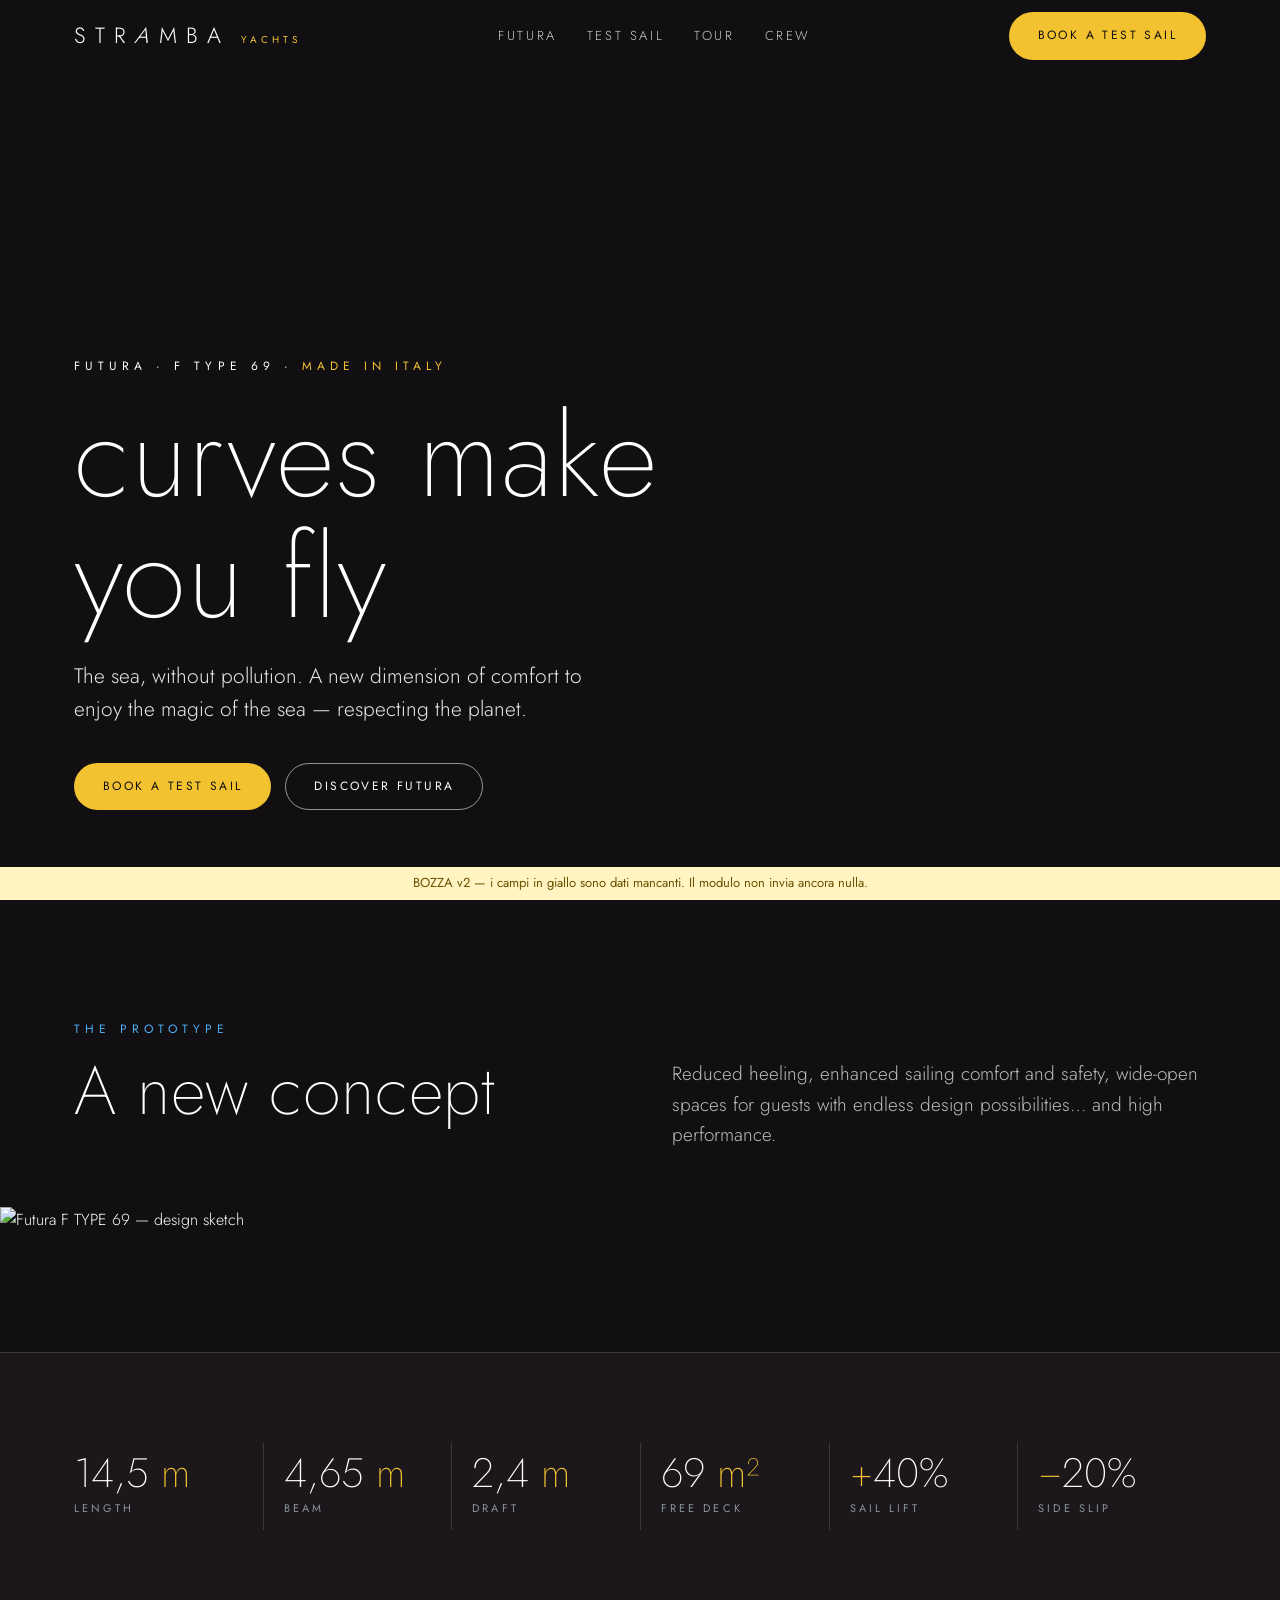
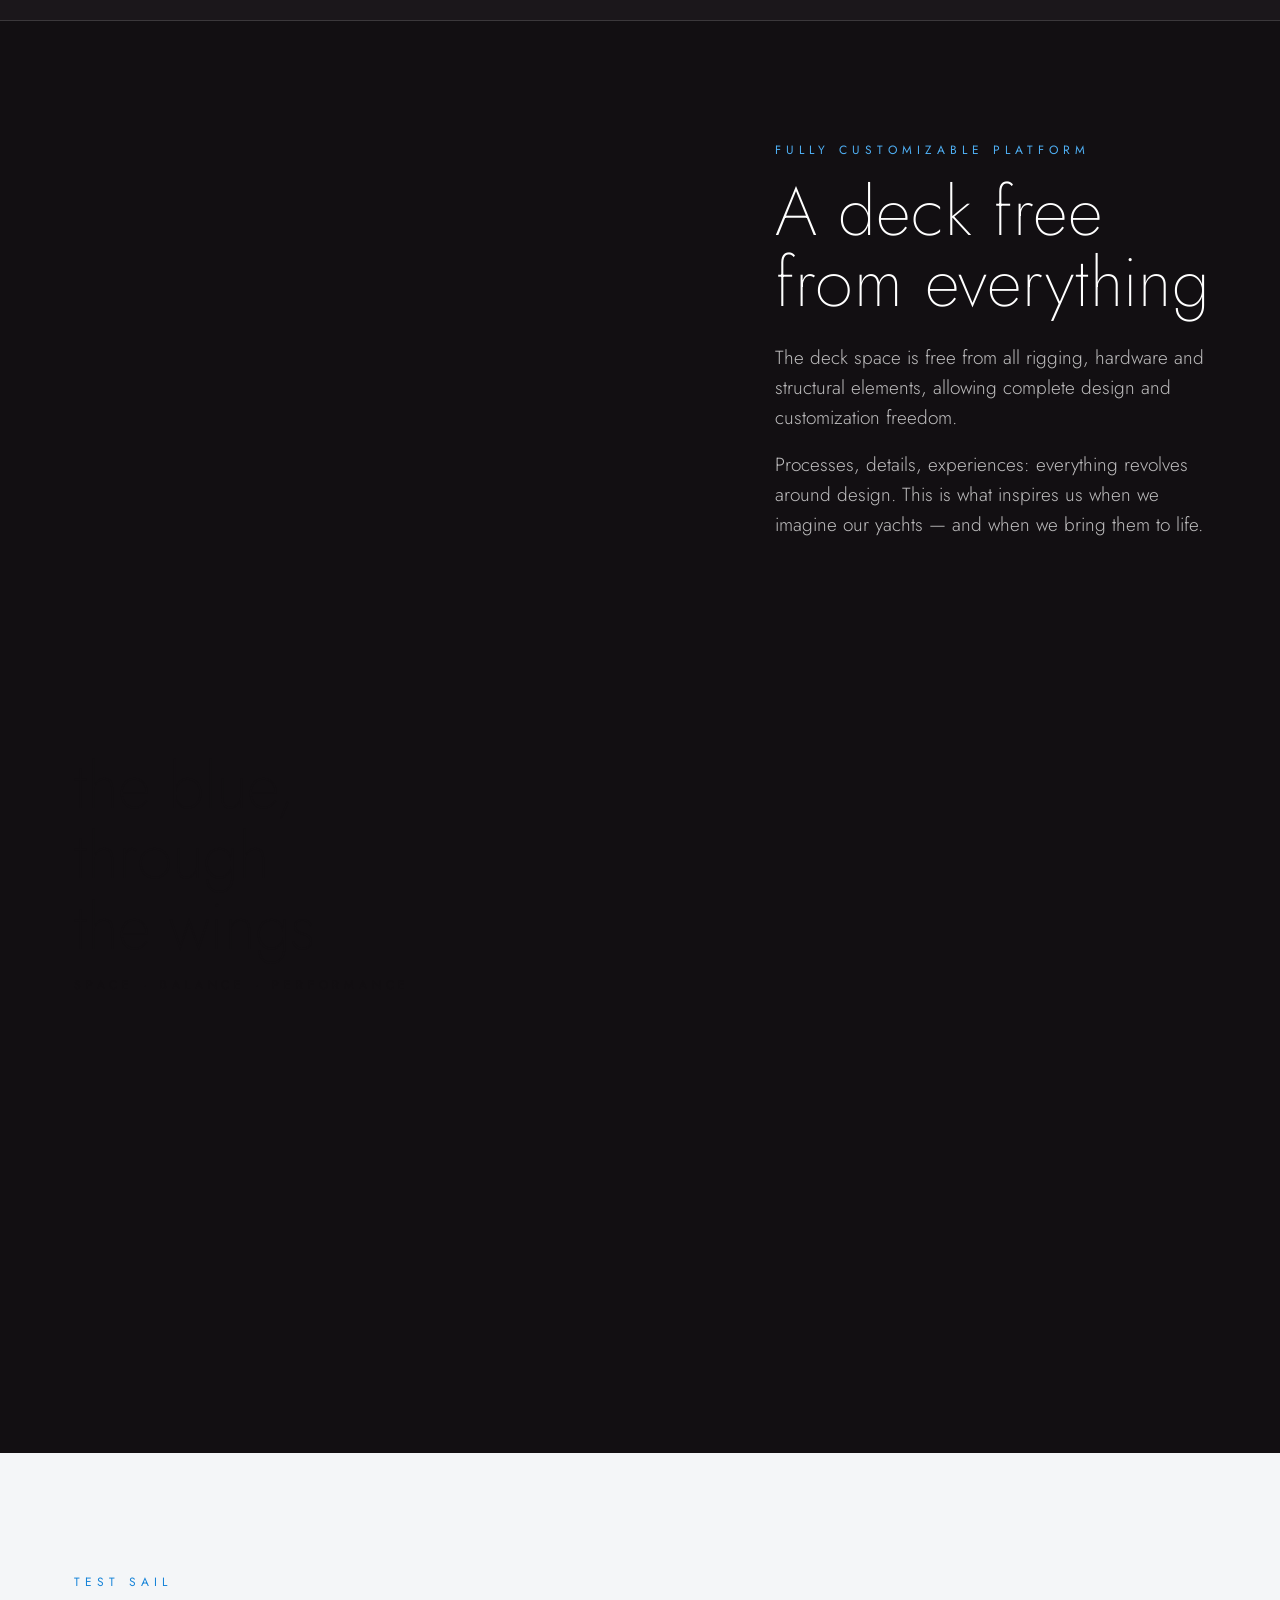
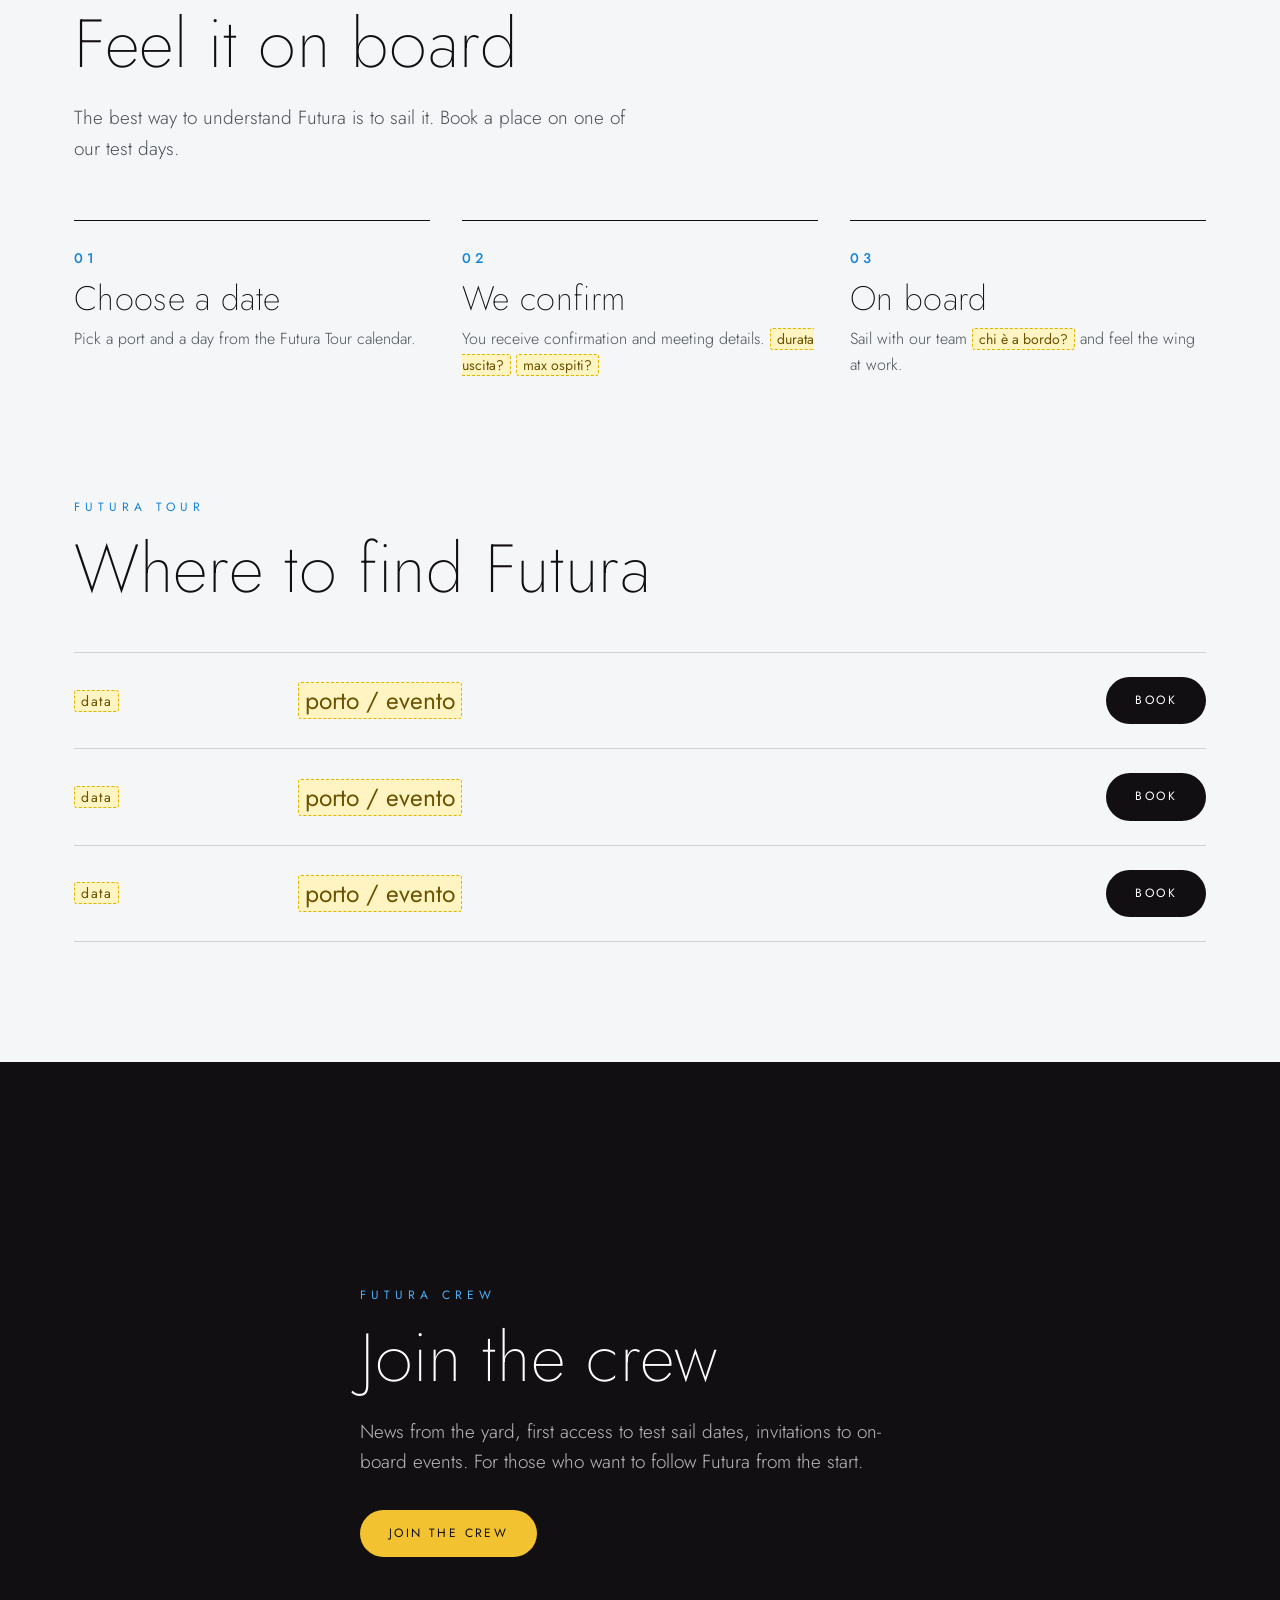
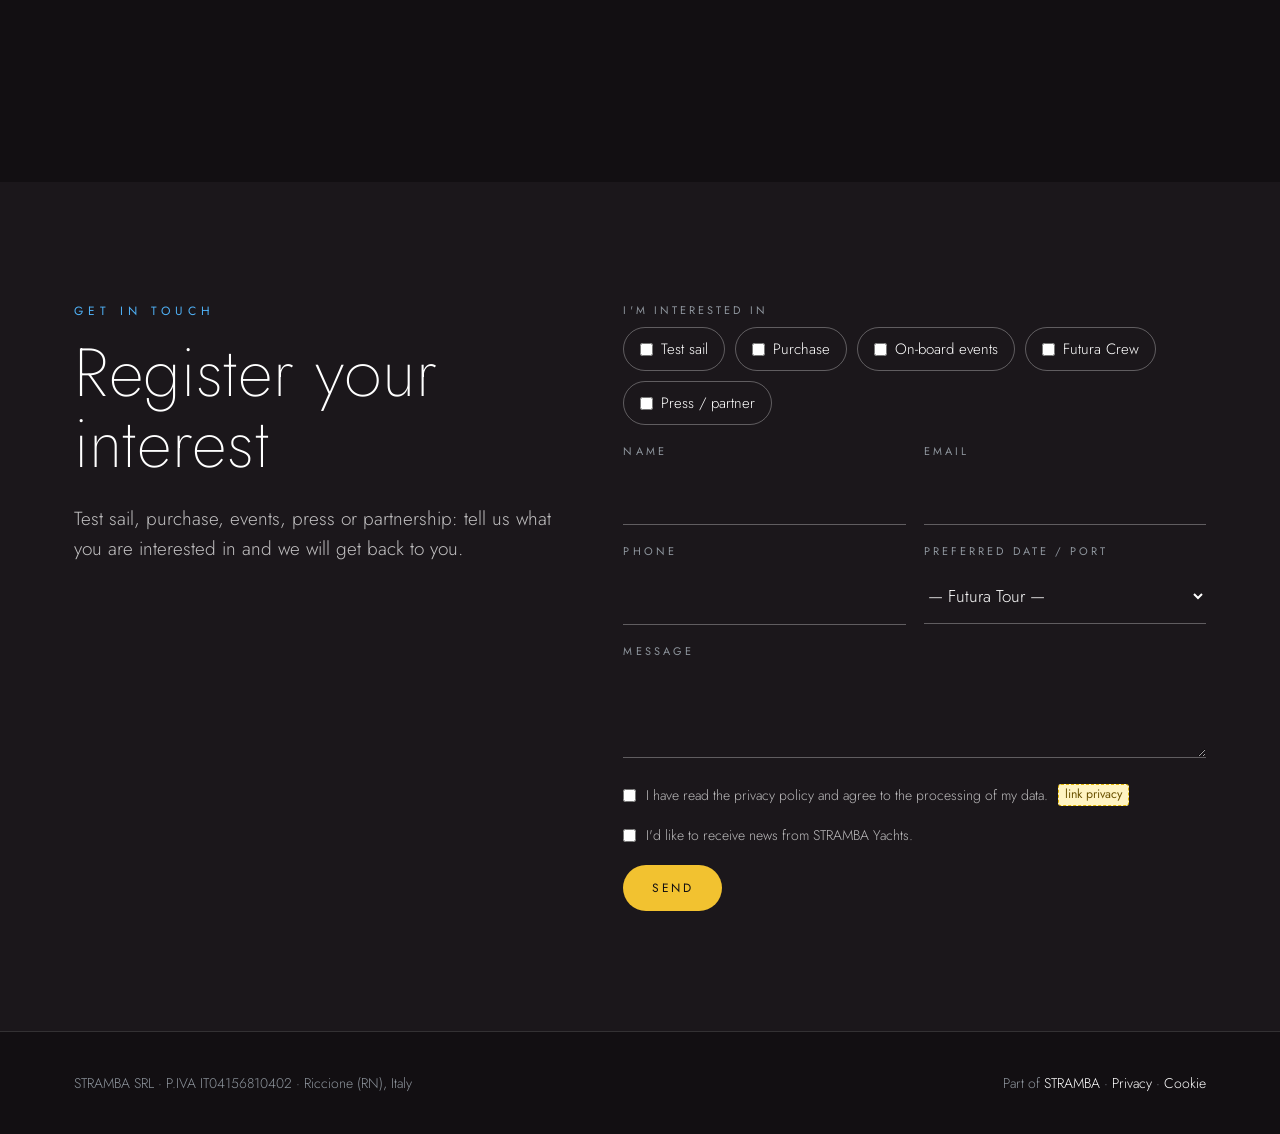
==== index.html @ a41fce46 "Add files via upload" ====
<!DOCTYPE html>
<html lang="en">
<head>
<meta charset="utf-8">
<meta name="viewport" content="width=device-width, initial-scale=1">
<title>STRAMBA Yachts — Futura</title>
<meta name="description" content="STRAMBA Yachts — Futura F TYPE 69. Curves make you fly. The sea, without pollution. Made in Italy.">
<meta property="og:image" content="assets/futura-sail.jpg">
<link rel="preconnect" href="https://fonts.googleapis.com">
<link href="https://fonts.googleapis.com/css2?family=Jost:wght@200;300;400;500&display=swap" rel="stylesheet">
<style>
:root{
  --black:#120f12; --black2:#1b171b; --blue:#1583d8; --blue-l:#4fb0f5; --yellow:#f2c230;
  --white:#fff; --paper:#f4f6f8; --grey:#8d949c; --line:rgba(255,255,255,.14);
  --todo:#fff4c2; --todo-line:#e0b400;
}
*{box-sizing:border-box;margin:0;padding:0}
html{scroll-behavior:smooth}
body{font-family:Jost,system-ui,sans-serif;font-weight:300;color:#fff;background:var(--black);line-height:1.6;-webkit-font-smoothing:antialiased}
h1,h2,h3{font-weight:200;line-height:1.05;letter-spacing:.01em}
a{color:inherit}
img{display:block;max-width:100%}
.wrap{max-width:1180px;margin:0 auto;padding:0 24px}
.todo{background:var(--todo);border:1px dashed var(--todo-line);padding:0 6px;border-radius:3px;font-size:.88em;color:#6b5200;font-weight:400}
.draft{position:fixed;bottom:0;left:0;right:0;z-index:30;background:var(--todo);color:#6b5200;text-align:center;font-size:13px;padding:6px 16px;font-weight:400}

/* nav */
nav{position:fixed;top:0;left:0;right:0;z-index:20;transition:background .3s}
nav.solid{background:rgba(18,15,18,.9);backdrop-filter:blur(10px)}
nav .wrap{display:flex;align-items:center;justify-content:space-between;height:72px;gap:16px}
.logo{font-size:22px;letter-spacing:.42em;font-weight:300;text-decoration:none}
.logo .a{display:inline-block;transform:skewX(-18deg)}
.logo small{font-size:10px;letter-spacing:.4em;color:var(--yellow);margin-left:10px;font-weight:400}
nav ul{display:flex;gap:30px;list-style:none;font-size:13px;letter-spacing:.2em;text-transform:uppercase}
nav ul a{text-decoration:none;opacity:.8}
nav ul a:hover{opacity:1}
.btn{white-space:nowrap;display:inline-block;padding:13px 28px;border-radius:999px;text-decoration:none;font-size:12px;letter-spacing:.2em;text-transform:uppercase;font-weight:400;border:1px solid transparent;cursor:pointer;font-family:inherit;transition:.2s}
.btn-y{background:var(--yellow);color:var(--black)}
.btn-y:hover{background:#ffd54a}
.btn-o{border-color:rgba(255,255,255,.55);color:#fff;background:transparent}
.btn-o:hover{border-color:#fff}
.btn-b{background:var(--black);color:#fff}
@media (max-width:860px){nav ul{display:none} nav .btn{padding:9px 14px;font-size:10px;letter-spacing:.14em} .logo{font-size:18px;letter-spacing:.3em} .logo small{display:none}}

/* hero */
.hero{position:relative;height:100vh;min-height:620px;overflow:hidden;display:flex;align-items:flex-end}
.hero video{position:absolute;inset:0;width:100%;height:100%;object-fit:cover}
.hero::after{content:"";position:absolute;inset:0;background:linear-gradient(180deg,rgba(18,15,18,.25) 0%,rgba(18,15,18,0) 35%,rgba(18,15,18,.8) 100%)}
.hero .wrap{position:relative;z-index:2;padding-bottom:90px;width:100%}
.eyebrow{font-size:12px;letter-spacing:.42em;text-transform:uppercase;margin-bottom:20px;font-weight:400}
.eyebrow b{color:var(--yellow);font-weight:400}
.hero h1{font-size:clamp(52px,9vw,128px);margin-bottom:22px}
.hero p{font-size:clamp(17px,2vw,21px);max-width:540px;opacity:.9;margin-bottom:36px}
.ctas{display:flex;gap:14px;flex-wrap:wrap}

/* generic */
section{padding:120px 0}
.kicker{font-size:12px;letter-spacing:.42em;text-transform:uppercase;color:var(--blue-l);margin-bottom:16px;font-weight:400}
h2{font-size:clamp(38px,5.4vw,68px);margin-bottom:24px}
.body{font-size:19px;color:rgba(255,255,255,.72);max-width:560px}
.body+.body{margin-top:16px}
@media (max-width:860px){section{padding:80px 0}}

/* concept: sketch on black */
.concept .sketch{margin:56px auto 0;width:100%;max-width:1400px}
.concept .head{display:grid;grid-template-columns:1fr 1fr;gap:64px;align-items:end}
@media (max-width:860px){.concept .head{grid-template-columns:1fr;gap:10px}}

/* numbers */
.numbers{background:var(--black2);border-top:1px solid var(--line);border-bottom:1px solid var(--line);padding:90px 0}
.grid-n{display:grid;grid-template-columns:repeat(6,1fr);gap:0}
.grid-n div{padding:10px 20px;border-left:1px solid var(--line)}
.grid-n div:first-child{border-left:0;padding-left:0}
.grid-n b{display:block;white-space:nowrap;font-size:clamp(30px,3.2vw,46px);font-weight:200;line-height:1}
.grid-n b em{font-style:normal;color:var(--yellow)}
.grid-n span{font-size:11px;letter-spacing:.28em;text-transform:uppercase;color:var(--grey);font-weight:400}
@media (max-width:980px){.grid-n{grid-template-columns:repeat(3,1fr);row-gap:36px}.grid-n div:nth-child(4){border-left:0;padding-left:0}}
@media (max-width:560px){.grid-n{grid-template-columns:1fr 1fr}.grid-n div:nth-child(odd){border-left:0;padding-left:0}.grid-n div:nth-child(4){border-left:1px solid var(--line);padding-left:20px}}

/* split with image */
.split{display:grid;grid-template-columns:1.25fr 1fr;min-height:640px}
.split .pic{background:center/cover}
.split .txt{padding:100px 64px;display:flex;flex-direction:column;justify-content:center;background:var(--black)}
@media (max-width:860px){.split{grid-template-columns:1fr}.split .pic{min-height:320px}.split .txt{padding:64px 24px}}

/* full bleed */
.bleed{position:relative;min-height:88vh;background:url(assets/futura-sail.jpg) center bottom/cover;display:flex;align-items:flex-start;color:var(--black)}
.bleed .wrap{padding-top:90px;width:100%}
.bleed q{font-size:clamp(34px,5vw,64px);font-weight:200;quotes:none;display:block;max-width:760px;line-height:1.1}
.bleed small{display:block;margin-top:14px;font-size:12px;letter-spacing:.4em;text-transform:uppercase;font-weight:400}

/* test sail */
.light{background:var(--paper);color:var(--black)}
.light .kicker{color:var(--blue)}
.light .body{color:#4a4f56}
.steps{display:grid;grid-template-columns:repeat(3,1fr);gap:32px;margin-top:56px}
.step{border-top:1px solid var(--black);padding-top:24px}
.step i{font-style:normal;font-size:14px;letter-spacing:.3em;color:var(--blue);font-weight:500}
.step h3{font-size:34px;margin:10px 0 10px}
.step p{color:#4a4f56}
@media (max-width:860px){.steps{grid-template-columns:1fr}}

/* tour */
.stops{margin-top:48px;border-top:1px solid rgba(0,0,0,.15)}
.stop{display:grid;grid-template-columns:200px 1fr auto;gap:24px;align-items:center;padding:24px 0;border-bottom:1px solid rgba(0,0,0,.15)}
.stop .when{font-weight:400;letter-spacing:.1em}
.stop .where{font-size:28px;font-weight:200}
@media (max-width:860px){.stop{grid-template-columns:1fr;gap:6px}}

/* crew */
.crew{position:relative;min-height:80vh;display:flex;align-items:center;background:linear-gradient(90deg,rgba(18,15,18,.85) 0%,rgba(18,15,18,.3) 60%,rgba(18,15,18,0) 100%),url(assets/futura-night.jpg) center/cover}

/* form */
.form-sec{background:var(--black2)}
.form-grid{display:grid;grid-template-columns:1fr 1.2fr;gap:64px;align-items:start}
@media (max-width:860px){.form-grid{grid-template-columns:1fr;gap:28px}}
form{display:grid;grid-template-columns:1fr 1fr;gap:18px}
form .full{grid-column:1/-1}
.lbl{font-size:11px;letter-spacing:.28em;text-transform:uppercase;color:var(--grey);display:block;margin-bottom:8px;font-weight:400}
input,select,textarea{width:100%;padding:14px 0;border:0;border-bottom:1px solid rgba(255,255,255,.3);background:transparent;color:#fff;font:inherit;font-size:17px;border-radius:0}
input:focus,select:focus,textarea:focus{outline:none;border-bottom-color:var(--yellow)}
select option{color:var(--black)}
textarea{min-height:90px;resize:vertical}
.chips{display:flex;flex-wrap:wrap;gap:10px}
.chips label{display:flex;gap:8px;align-items:center;border:1px solid rgba(255,255,255,.3);padding:9px 16px;border-radius:999px;cursor:pointer;font-size:15px}
.chips input{width:auto;accent-color:var(--yellow)}
.check{display:flex;gap:10px;align-items:flex-start;font-size:14px;color:rgba(255,255,255,.7)}
.check input{width:auto;margin-top:5px;accent-color:var(--yellow)}
.ok{display:none;grid-column:1/-1;background:var(--todo);color:#6b5200;padding:12px 16px;border-radius:4px}
@media (max-width:860px){form{grid-template-columns:1fr}}

footer{border-top:1px solid var(--line);color:var(--grey);font-size:14px;padding:40px 0}
footer .wrap{display:flex;justify-content:space-between;gap:24px;flex-wrap:wrap}
footer a{text-decoration:none;color:#fff}
</style>
</head>
<body>

<div class="draft">BOZZA v2 — i campi in giallo sono dati mancanti. Il modulo non invia ancora nulla.</div>

<nav id="nav">
  <div class="wrap">
    <a href="#top" class="logo">STR<span class="a">A</span>MBA<small>YACHTS</small></a>
    <ul>
      <li><a href="#futura">Futura</a></li>
      <li><a href="#test-sail">Test sail</a></li>
      <li><a href="#tour">Tour</a></li>
      <li><a href="#crew">Crew</a></li>
    </ul>
    <a href="#contact" class="btn btn-y">Book a test sail</a>
  </div>
</nav>

<header class="hero" id="top">
  <video autoplay muted loop playsinline poster="assets/futura-virata-poster.jpg">
    <source src="assets/futura-virata.mp4" type="video/mp4">
  </video>
  <div class="wrap">
    <div class="eyebrow">Futura · F TYPE 69 · <b>Made in Italy</b></div>
    <h1>curves make<br>you fly</h1>
    <p>The sea, without pollution. A new dimension of comfort to enjoy the magic of the sea — respecting the planet.</p>
    <div class="ctas">
      <a href="#contact" class="btn btn-y">Book a test sail</a>
      <a href="#futura" class="btn btn-o">Discover Futura</a>
    </div>
  </div>
</header>

<section class="concept" id="futura">
  <div class="wrap head">
    <div>
      <div class="kicker">The prototype</div>
      <h2>A new concept</h2>
    </div>
    <div>
      <p class="body">Reduced heeling, enhanced sailing comfort and safety, wide-open spaces for guests with endless design possibilities… and high performance.</p>
    </div>
  </div>
  <img class="sketch" src="assets/futura-sketch.jpg" alt="Futura F TYPE 69 — design sketch" loading="lazy">
</section>

<section class="numbers">
  <div class="wrap grid-n">
    <div><b>14,5<em> m</em></b><span>Length</span></div>
    <div><b>4,65<em> m</em></b><span>Beam</span></div>
    <div><b>2,4<em> m</em></b><span>Draft</span></div>
    <div><b>69<em> m²</em></b><span>Free deck</span></div>
    <div><b><em>+</em>40%</b><span>Sail lift</span></div>
    <div><b><em>−</em>20%</b><span>Side slip</span></div>
  </div>
</section>

<div class="split">
  <div class="pic" style="background-image:url(assets/futura-deck.jpg)" role="img" aria-label="Futura deck at sunset"></div>
  <div class="txt">
    <div class="kicker">Fully customizable platform</div>
    <h2>A deck free<br>from everything</h2>
    <p class="body">The deck space is free from all rigging, hardware and structural elements, allowing complete design and customization freedom.</p>
    <p class="body">Processes, details, experiences: everything revolves around design. This is what inspires us when we imagine our yachts — and when we bring them to life.</p>
  </div>
</div>

<div class="bleed">
  <div class="wrap">
    <q>the blue,<br>through<br>the wings</q>
    <small>Space · Balance · Performance</small>
  </div>
</div>

<section class="light" id="test-sail">
  <div class="wrap">
    <div class="kicker">Test sail</div>
    <h2>Feel it on board</h2>
    <p class="body">The best way to understand Futura is to sail it. Book a place on one of our test days.</p>
    <div class="steps">
      <div class="step"><i>01</i><h3>Choose a date</h3><p>Pick a port and a day from the Futura Tour calendar.</p></div>
      <div class="step"><i>02</i><h3>We confirm</h3><p>You receive confirmation and meeting details. <span class="todo">durata uscita?</span> <span class="todo">max ospiti?</span></p></div>
      <div class="step"><i>03</i><h3>On board</h3><p>Sail with our team <span class="todo">chi è a bordo?</span> and feel the wing at work.</p></div>
    </div>
  </div>
</section>

<section class="light" id="tour" style="padding-top:0">
  <div class="wrap">
    <div class="kicker">Futura Tour</div>
    <h2>Where to find Futura</h2>
    <div class="stops">
      <div class="stop"><div class="when"><span class="todo">data</span></div><div class="where"><span class="todo">porto / evento</span></div><a href="#contact" class="btn btn-b">Book</a></div>
      <div class="stop"><div class="when"><span class="todo">data</span></div><div class="where"><span class="todo">porto / evento</span></div><a href="#contact" class="btn btn-b">Book</a></div>
      <div class="stop"><div class="when"><span class="todo">data</span></div><div class="where"><span class="todo">porto / evento</span></div><a href="#contact" class="btn btn-b">Book</a></div>
    </div>
  </div>
</section>

<section class="crew" id="crew">
  <div class="wrap">
    <div class="kicker">Futura Crew</div>
    <h2>Join the crew</h2>
    <p class="body">News from the yard, first access to test sail dates, invitations to on-board events. For those who want to follow Futura from the start.</p>
    <div class="ctas" style="margin-top:32px"><a href="#contact" class="btn btn-y">Join the crew</a></div>
  </div>
</section>

<section class="form-sec" id="contact">
  <div class="wrap form-grid">
    <div>
      <div class="kicker">Get in touch</div>
      <h2>Register your interest</h2>
      <p class="body">Test sail, purchase, events, press or partnership: tell us what you are interested in and we will get back to you.</p>
    </div>
    <form onsubmit="event.preventDefault();document.getElementById('ok').style.display='block'">
      <div class="full">
        <span class="lbl">I'm interested in</span>
        <div class="chips">
          <label><input type="checkbox" value="test"> Test sail</label>
          <label><input type="checkbox" value="purchase"> Purchase</label>
          <label><input type="checkbox" value="event"> On-board events</label>
          <label><input type="checkbox" value="crew"> Futura Crew</label>
          <label><input type="checkbox" value="press"> Press / partner</label>
        </div>
      </div>
      <div><label class="lbl" for="n">Name</label><input id="n" required></div>
      <div><label class="lbl" for="e">Email</label><input id="e" type="email" required></div>
      <div><label class="lbl" for="p">Phone</label><input id="p" type="tel"></div>
      <div><label class="lbl" for="w">Preferred date / port</label><select id="w"><option>— Futura Tour —</option><option>tappa da definire</option></select></div>
      <div class="full"><label class="lbl" for="m">Message</label><textarea id="m"></textarea></div>
      <label class="check full"><input type="checkbox" required> I have read the privacy policy and agree to the processing of my data. <span class="todo">link privacy</span></label>
      <label class="check full"><input type="checkbox"> I'd like to receive news from STRAMBA Yachts.</label>
      <div class="full"><button class="btn btn-y" type="submit">Send</button></div>
      <div class="ok" id="ok">Bozza: qui il modulo salverà la richiesta su Supabase e invierà la conferma via email.</div>
    </form>
  </div>
</section>

<footer>
  <div class="wrap">
    <div>STRAMBA SRL · P.IVA IT04156810402 · Riccione (RN), Italy</div>
    <div>Part of <a href="https://www.stramba.blue">STRAMBA</a> · <a href="#">Privacy</a> · <a href="#">Cookie</a></div>
  </div>
</footer>

<script>
const nav=document.getElementById('nav');
addEventListener('scroll',()=>nav.classList.toggle('solid',scrollY>60),{passive:true});
</script>
</body>
</html>
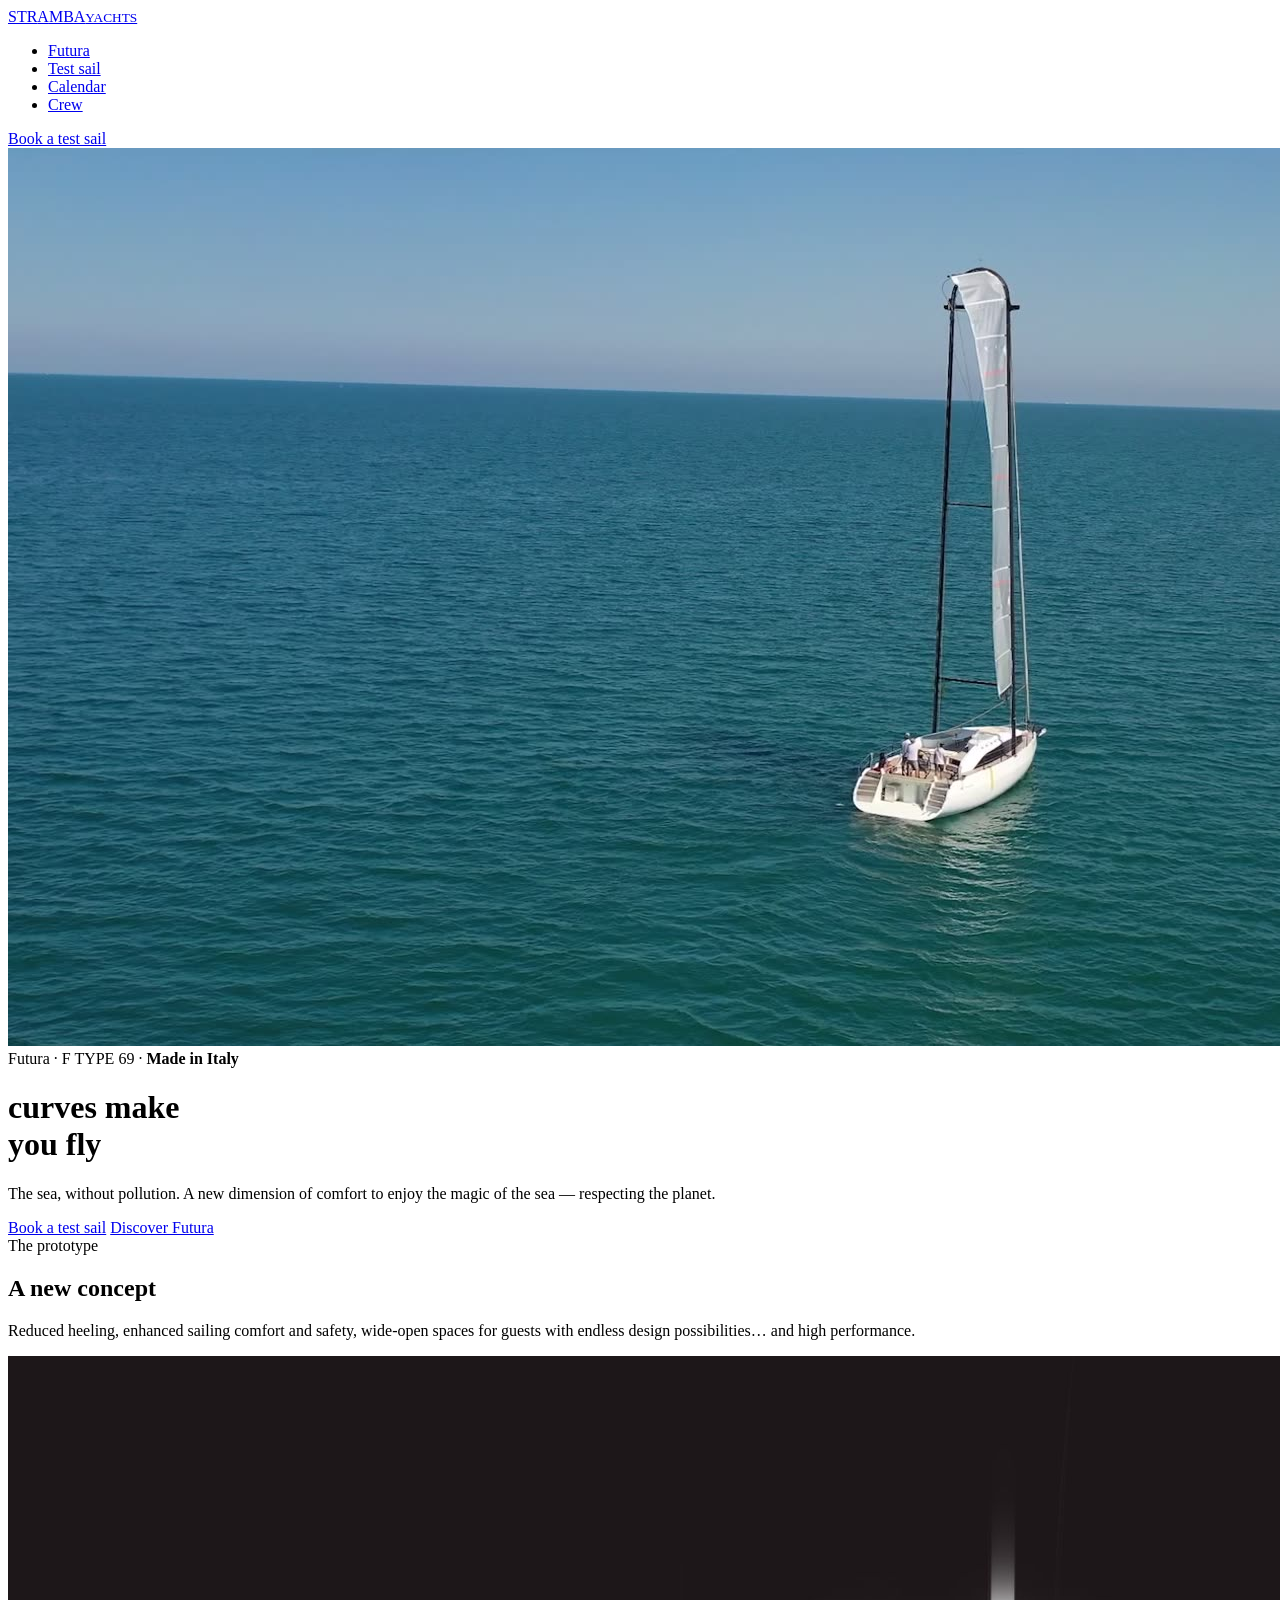
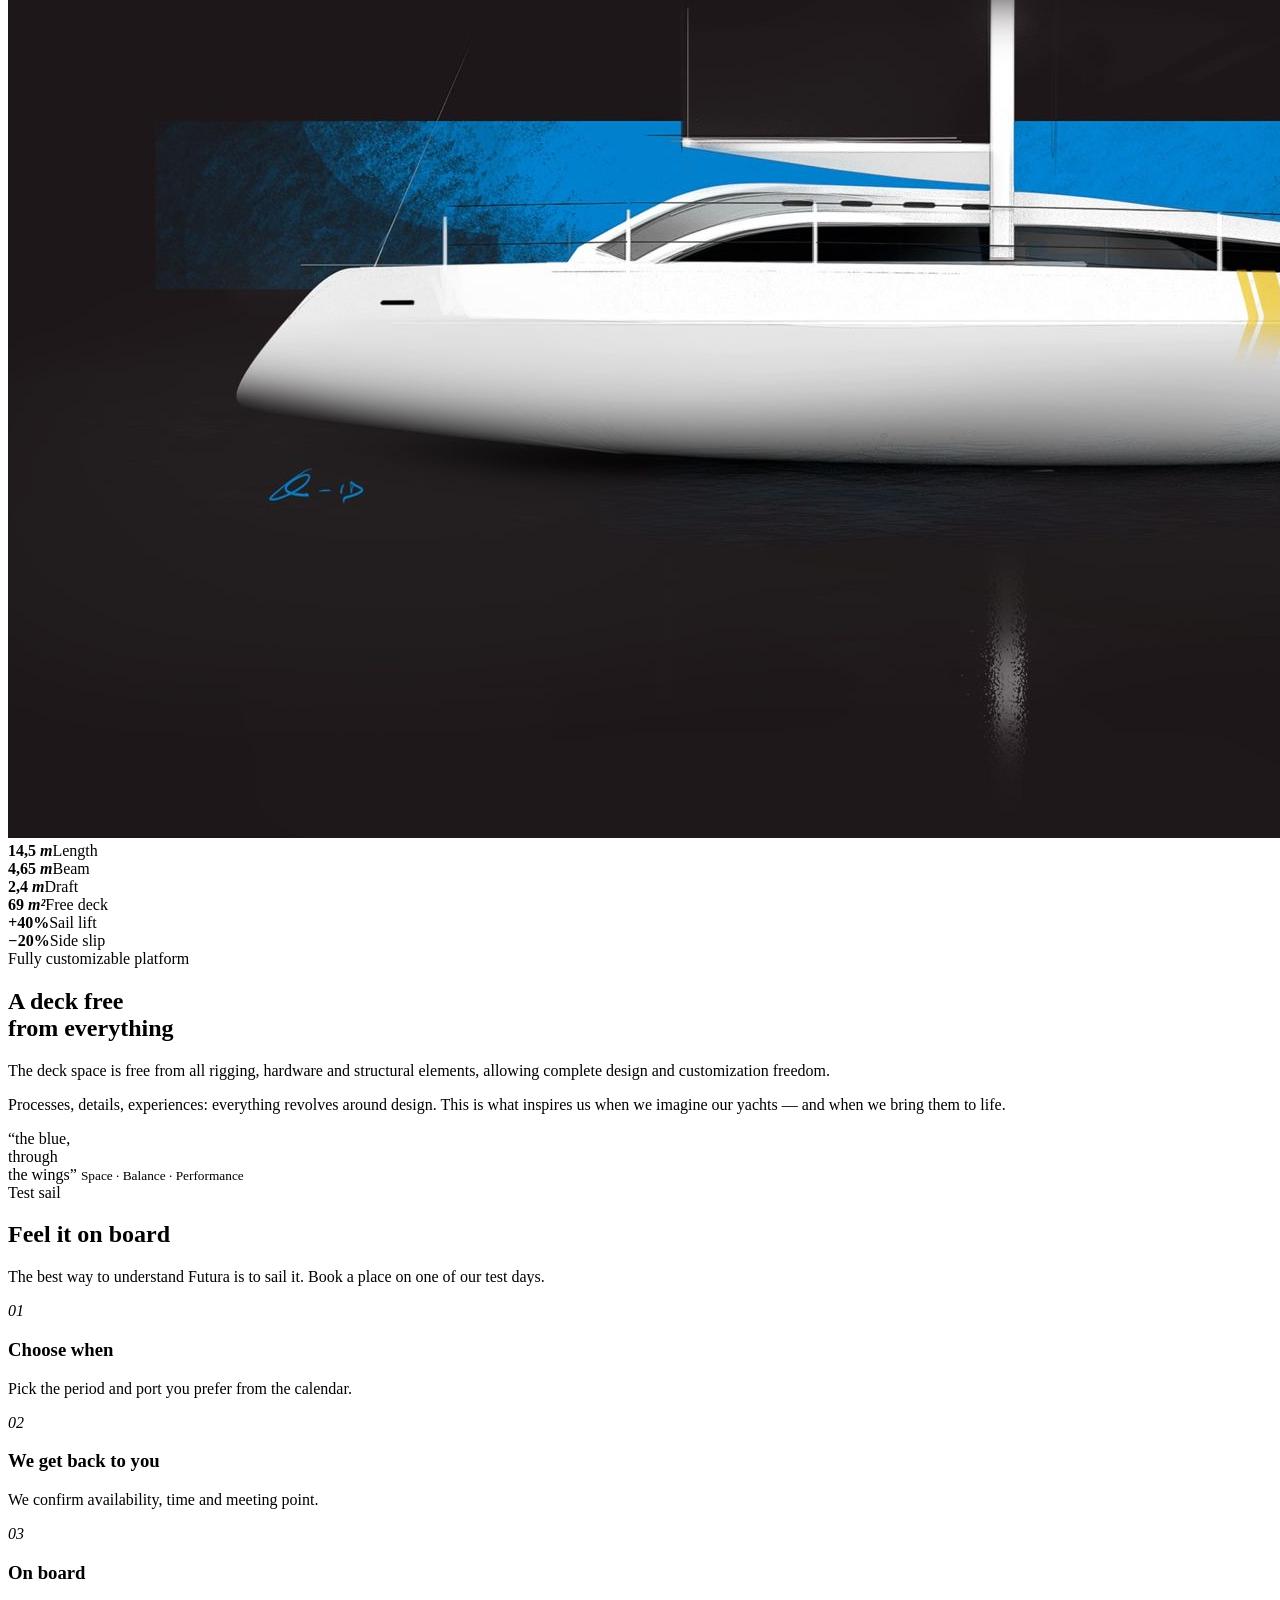
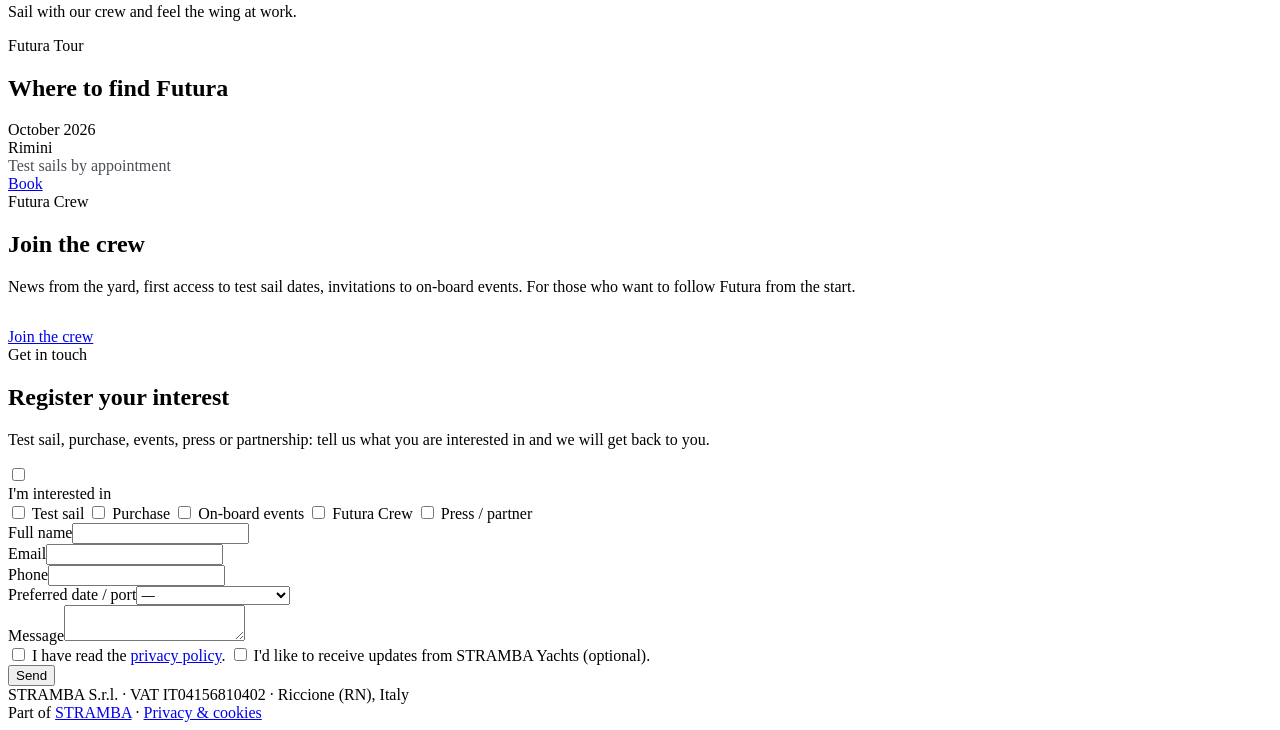
==== commit 8033d0e3: "Add files via upload" ====
--- a/index.html
+++ b/index.html
@@ -4,150 +4,25 @@
 <meta charset="utf-8">
 <meta name="viewport" content="width=device-width, initial-scale=1">
 <title>STRAMBA Yachts — Futura</title>
-<meta name="description" content="STRAMBA Yachts — Futura F TYPE 69. Curves make you fly. The sea, without pollution. Made in Italy.">
-<meta property="og:image" content="assets/futura-sail.jpg">
-<link rel="preconnect" href="https://fonts.googleapis.com">
-<link href="https://fonts.googleapis.com/css2?family=Jost:wght@200;300;400;500&display=swap" rel="stylesheet">
-<style>
-:root{
-  --black:#120f12; --black2:#1b171b; --blue:#1583d8; --blue-l:#4fb0f5; --yellow:#f2c230;
-  --white:#fff; --paper:#f4f6f8; --grey:#8d949c; --line:rgba(255,255,255,.14);
-  --todo:#fff4c2; --todo-line:#e0b400;
-}
-*{box-sizing:border-box;margin:0;padding:0}
-html{scroll-behavior:smooth}
-body{font-family:Jost,system-ui,sans-serif;font-weight:300;color:#fff;background:var(--black);line-height:1.6;-webkit-font-smoothing:antialiased}
-h1,h2,h3{font-weight:200;line-height:1.05;letter-spacing:.01em}
-a{color:inherit}
-img{display:block;max-width:100%}
-.wrap{max-width:1180px;margin:0 auto;padding:0 24px}
-.todo{background:var(--todo);border:1px dashed var(--todo-line);padding:0 6px;border-radius:3px;font-size:.88em;color:#6b5200;font-weight:400}
-.draft{position:fixed;bottom:0;left:0;right:0;z-index:30;background:var(--todo);color:#6b5200;text-align:center;font-size:13px;padding:6px 16px;font-weight:400}
-
-/* nav */
-nav{position:fixed;top:0;left:0;right:0;z-index:20;transition:background .3s}
-nav.solid{background:rgba(18,15,18,.9);backdrop-filter:blur(10px)}
-nav .wrap{display:flex;align-items:center;justify-content:space-between;height:72px;gap:16px}
-.logo{font-size:22px;letter-spacing:.42em;font-weight:300;text-decoration:none}
-.logo .a{display:inline-block;transform:skewX(-18deg)}
-.logo small{font-size:10px;letter-spacing:.4em;color:var(--yellow);margin-left:10px;font-weight:400}
-nav ul{display:flex;gap:30px;list-style:none;font-size:13px;letter-spacing:.2em;text-transform:uppercase}
-nav ul a{text-decoration:none;opacity:.8}
-nav ul a:hover{opacity:1}
-.btn{white-space:nowrap;display:inline-block;padding:13px 28px;border-radius:999px;text-decoration:none;font-size:12px;letter-spacing:.2em;text-transform:uppercase;font-weight:400;border:1px solid transparent;cursor:pointer;font-family:inherit;transition:.2s}
-.btn-y{background:var(--yellow);color:var(--black)}
-.btn-y:hover{background:#ffd54a}
-.btn-o{border-color:rgba(255,255,255,.55);color:#fff;background:transparent}
-.btn-o:hover{border-color:#fff}
-.btn-b{background:var(--black);color:#fff}
-@media (max-width:860px){nav ul{display:none} nav .btn{padding:9px 14px;font-size:10px;letter-spacing:.14em} .logo{font-size:18px;letter-spacing:.3em} .logo small{display:none}}
-
-/* hero */
-.hero{position:relative;height:100vh;min-height:620px;overflow:hidden;display:flex;align-items:flex-end}
-.hero video{position:absolute;inset:0;width:100%;height:100%;object-fit:cover}
-.hero::after{content:"";position:absolute;inset:0;background:linear-gradient(180deg,rgba(18,15,18,.25) 0%,rgba(18,15,18,0) 35%,rgba(18,15,18,.8) 100%)}
-.hero .wrap{position:relative;z-index:2;padding-bottom:90px;width:100%}
-.eyebrow{font-size:12px;letter-spacing:.42em;text-transform:uppercase;margin-bottom:20px;font-weight:400}
-.eyebrow b{color:var(--yellow);font-weight:400}
-.hero h1{font-size:clamp(52px,9vw,128px);margin-bottom:22px}
-.hero p{font-size:clamp(17px,2vw,21px);max-width:540px;opacity:.9;margin-bottom:36px}
-.ctas{display:flex;gap:14px;flex-wrap:wrap}
-
-/* generic */
-section{padding:120px 0}
-.kicker{font-size:12px;letter-spacing:.42em;text-transform:uppercase;color:var(--blue-l);margin-bottom:16px;font-weight:400}
-h2{font-size:clamp(38px,5.4vw,68px);margin-bottom:24px}
-.body{font-size:19px;color:rgba(255,255,255,.72);max-width:560px}
-.body+.body{margin-top:16px}
-@media (max-width:860px){section{padding:80px 0}}
-
-/* concept: sketch on black */
-.concept .sketch{margin:56px auto 0;width:100%;max-width:1400px}
-.concept .head{display:grid;grid-template-columns:1fr 1fr;gap:64px;align-items:end}
-@media (max-width:860px){.concept .head{grid-template-columns:1fr;gap:10px}}
-
-/* numbers */
-.numbers{background:var(--black2);border-top:1px solid var(--line);border-bottom:1px solid var(--line);padding:90px 0}
-.grid-n{display:grid;grid-template-columns:repeat(6,1fr);gap:0}
-.grid-n div{padding:10px 20px;border-left:1px solid var(--line)}
-.grid-n div:first-child{border-left:0;padding-left:0}
-.grid-n b{display:block;white-space:nowrap;font-size:clamp(30px,3.2vw,46px);font-weight:200;line-height:1}
-.grid-n b em{font-style:normal;color:var(--yellow)}
-.grid-n span{font-size:11px;letter-spacing:.28em;text-transform:uppercase;color:var(--grey);font-weight:400}
-@media (max-width:980px){.grid-n{grid-template-columns:repeat(3,1fr);row-gap:36px}.grid-n div:nth-child(4){border-left:0;padding-left:0}}
-@media (max-width:560px){.grid-n{grid-template-columns:1fr 1fr}.grid-n div:nth-child(odd){border-left:0;padding-left:0}.grid-n div:nth-child(4){border-left:1px solid var(--line);padding-left:20px}}
-
-/* split with image */
-.split{display:grid;grid-template-columns:1.25fr 1fr;min-height:640px}
-.split .pic{background:center/cover}
-.split .txt{padding:100px 64px;display:flex;flex-direction:column;justify-content:center;background:var(--black)}
-@media (max-width:860px){.split{grid-template-columns:1fr}.split .pic{min-height:320px}.split .txt{padding:64px 24px}}
-
-/* full bleed */
-.bleed{position:relative;min-height:88vh;background:url(assets/futura-sail.jpg) center bottom/cover;display:flex;align-items:flex-start;color:var(--black)}
-.bleed .wrap{padding-top:90px;width:100%}
-.bleed q{font-size:clamp(34px,5vw,64px);font-weight:200;quotes:none;display:block;max-width:760px;line-height:1.1}
-.bleed small{display:block;margin-top:14px;font-size:12px;letter-spacing:.4em;text-transform:uppercase;font-weight:400}
-
-/* test sail */
-.light{background:var(--paper);color:var(--black)}
-.light .kicker{color:var(--blue)}
-.light .body{color:#4a4f56}
-.steps{display:grid;grid-template-columns:repeat(3,1fr);gap:32px;margin-top:56px}
-.step{border-top:1px solid var(--black);padding-top:24px}
-.step i{font-style:normal;font-size:14px;letter-spacing:.3em;color:var(--blue);font-weight:500}
-.step h3{font-size:34px;margin:10px 0 10px}
-.step p{color:#4a4f56}
-@media (max-width:860px){.steps{grid-template-columns:1fr}}
-
-/* tour */
-.stops{margin-top:48px;border-top:1px solid rgba(0,0,0,.15)}
-.stop{display:grid;grid-template-columns:200px 1fr auto;gap:24px;align-items:center;padding:24px 0;border-bottom:1px solid rgba(0,0,0,.15)}
-.stop .when{font-weight:400;letter-spacing:.1em}
-.stop .where{font-size:28px;font-weight:200}
-@media (max-width:860px){.stop{grid-template-columns:1fr;gap:6px}}
-
-/* crew */
-.crew{position:relative;min-height:80vh;display:flex;align-items:center;background:linear-gradient(90deg,rgba(18,15,18,.85) 0%,rgba(18,15,18,.3) 60%,rgba(18,15,18,0) 100%),url(assets/futura-night.jpg) center/cover}
-
-/* form */
-.form-sec{background:var(--black2)}
-.form-grid{display:grid;grid-template-columns:1fr 1.2fr;gap:64px;align-items:start}
-@media (max-width:860px){.form-grid{grid-template-columns:1fr;gap:28px}}
-form{display:grid;grid-template-columns:1fr 1fr;gap:18px}
-form .full{grid-column:1/-1}
-.lbl{font-size:11px;letter-spacing:.28em;text-transform:uppercase;color:var(--grey);display:block;margin-bottom:8px;font-weight:400}
-input,select,textarea{width:100%;padding:14px 0;border:0;border-bottom:1px solid rgba(255,255,255,.3);background:transparent;color:#fff;font:inherit;font-size:17px;border-radius:0}
-input:focus,select:focus,textarea:focus{outline:none;border-bottom-color:var(--yellow)}
-select option{color:var(--black)}
-textarea{min-height:90px;resize:vertical}
-.chips{display:flex;flex-wrap:wrap;gap:10px}
-.chips label{display:flex;gap:8px;align-items:center;border:1px solid rgba(255,255,255,.3);padding:9px 16px;border-radius:999px;cursor:pointer;font-size:15px}
-.chips input{width:auto;accent-color:var(--yellow)}
-.check{display:flex;gap:10px;align-items:flex-start;font-size:14px;color:rgba(255,255,255,.7)}
-.check input{width:auto;margin-top:5px;accent-color:var(--yellow)}
-.ok{display:none;grid-column:1/-1;background:var(--todo);color:#6b5200;padding:12px 16px;border-radius:4px}
-@media (max-width:860px){form{grid-template-columns:1fr}}
-
-footer{border-top:1px solid var(--line);color:var(--grey);font-size:14px;padding:40px 0}
-footer .wrap{display:flex;justify-content:space-between;gap:24px;flex-wrap:wrap}
-footer a{text-decoration:none;color:#fff}
-</style>
+<meta name="description" content="STRAMBA Yachts — Futura F TYPE 69. The sea, without pollution. Book a test sail. Made in Italy.">
+<meta property="og:title" content="STRAMBA Yachts — Futura">
+<meta property="og:description" content="Curves make you fly. Book a test sail on Futura.">
+<meta property="og:image" content="https://stramba.yachts/assets/futura-sail.jpg">
+<link rel="preload" href="assets/fonts/jost-latin-200-normal.woff2" as="font" type="font/woff2" crossorigin>
+<link rel="stylesheet" href="assets/style.css">
 </head>
 <body>
-
-<div class="draft">BOZZA v2 — i campi in giallo sono dati mancanti. Il modulo non invia ancora nulla.</div>
 
 <nav id="nav">
   <div class="wrap">
     <a href="#top" class="logo">STR<span class="a">A</span>MBA<small>YACHTS</small></a>
     <ul>
       <li><a href="#futura">Futura</a></li>
-      <li><a href="#test-sail">Test sail</a></li>
-      <li><a href="#tour">Tour</a></li>
+      <li><a href="#prova">Test sail</a></li>
+      <li><a href="#calendario">Calendar</a></li>
       <li><a href="#crew">Crew</a></li>
     </ul>
-    <a href="#contact" class="btn btn-y">Book a test sail</a>
+    <a href="#contatti" class="btn btn-y">Book a test sail</a>
   </div>
 </nav>
 
@@ -160,7 +35,7 @@
     <h1>curves make<br>you fly</h1>
     <p>The sea, without pollution. A new dimension of comfort to enjoy the magic of the sea — respecting the planet.</p>
     <div class="ctas">
-      <a href="#contact" class="btn btn-y">Book a test sail</a>
+      <a href="#contatti" class="btn btn-y">Book a test sail</a>
       <a href="#futura" class="btn btn-o">Discover Futura</a>
     </div>
   </div>
@@ -207,28 +82,24 @@
   </div>
 </div>
 
-<section class="light" id="test-sail">
+<section class="light" id="prova">
   <div class="wrap">
     <div class="kicker">Test sail</div>
     <h2>Feel it on board</h2>
     <p class="body">The best way to understand Futura is to sail it. Book a place on one of our test days.</p>
     <div class="steps">
-      <div class="step"><i>01</i><h3>Choose a date</h3><p>Pick a port and a day from the Futura Tour calendar.</p></div>
-      <div class="step"><i>02</i><h3>We confirm</h3><p>You receive confirmation and meeting details. <span class="todo">durata uscita?</span> <span class="todo">max ospiti?</span></p></div>
-      <div class="step"><i>03</i><h3>On board</h3><p>Sail with our team <span class="todo">chi è a bordo?</span> and feel the wing at work.</p></div>
-    </div>
-  </div>
-</section>
-
-<section class="light" id="tour" style="padding-top:0">
+      <div class="step"><i>01</i><h3>Choose when</h3><p>Pick the period and port you prefer from the calendar.</p></div>
+      <div class="step"><i>02</i><h3>We get back to you</h3><p>We confirm availability, time and meeting point.</p></div>
+      <div class="step"><i>03</i><h3>On board</h3><p>Sail with our crew and feel the wing at work.</p></div>
+    </div>
+  </div>
+</section>
+
+<section class="light" id="calendario" style="padding-top:0">
   <div class="wrap">
     <div class="kicker">Futura Tour</div>
     <h2>Where to find Futura</h2>
-    <div class="stops">
-      <div class="stop"><div class="when"><span class="todo">data</span></div><div class="where"><span class="todo">porto / evento</span></div><a href="#contact" class="btn btn-b">Book</a></div>
-      <div class="stop"><div class="when"><span class="todo">data</span></div><div class="where"><span class="todo">porto / evento</span></div><a href="#contact" class="btn btn-b">Book</a></div>
-      <div class="stop"><div class="when"><span class="todo">data</span></div><div class="where"><span class="todo">porto / evento</span></div><a href="#contact" class="btn btn-b">Book</a></div>
-    </div>
+    <div class="stops" id="stops"></div>
   </div>
 </section>
 
@@ -237,51 +108,106 @@
     <div class="kicker">Futura Crew</div>
     <h2>Join the crew</h2>
     <p class="body">News from the yard, first access to test sail dates, invitations to on-board events. For those who want to follow Futura from the start.</p>
-    <div class="ctas" style="margin-top:32px"><a href="#contact" class="btn btn-y">Join the crew</a></div>
-  </div>
-</section>
-
-<section class="form-sec" id="contact">
+    <div class="ctas" style="margin-top:32px"><a href="#contatti" class="btn btn-y" data-pick="Futura Crew">Join the crew</a></div>
+  </div>
+</section>
+
+<section class="form-sec" id="contatti">
   <div class="wrap form-grid">
     <div>
       <div class="kicker">Get in touch</div>
       <h2>Register your interest</h2>
       <p class="body">Test sail, purchase, events, press or partnership: tell us what you are interested in and we will get back to you.</p>
     </div>
-    <form onsubmit="event.preventDefault();document.getElementById('ok').style.display='block'">
+    <form id="form" novalidate>
+      <input type="checkbox" name="botcheck" class="hp" tabindex="-1" autocomplete="off">
       <div class="full">
         <span class="lbl">I'm interested in</span>
         <div class="chips">
-          <label><input type="checkbox" value="test"> Test sail</label>
-          <label><input type="checkbox" value="purchase"> Purchase</label>
-          <label><input type="checkbox" value="event"> On-board events</label>
-          <label><input type="checkbox" value="crew"> Futura Crew</label>
-          <label><input type="checkbox" value="press"> Press / partner</label>
+          <label><input type="checkbox" name="interesse" value="Test sail"> Test sail</label>
+          <label><input type="checkbox" name="interesse" value="Purchase"> Purchase</label>
+          <label><input type="checkbox" name="interesse" value="On-board events"> On-board events</label>
+          <label><input type="checkbox" name="interesse" value="Futura Crew"> Futura Crew</label>
+          <label><input type="checkbox" name="interesse" value="Press / partner"> Press / partner</label>
         </div>
       </div>
-      <div><label class="lbl" for="n">Name</label><input id="n" required></div>
-      <div><label class="lbl" for="e">Email</label><input id="e" type="email" required></div>
-      <div><label class="lbl" for="p">Phone</label><input id="p" type="tel"></div>
-      <div><label class="lbl" for="w">Preferred date / port</label><select id="w"><option>— Futura Tour —</option><option>tappa da definire</option></select></div>
-      <div class="full"><label class="lbl" for="m">Message</label><textarea id="m"></textarea></div>
-      <label class="check full"><input type="checkbox" required> I have read the privacy policy and agree to the processing of my data. <span class="todo">link privacy</span></label>
-      <label class="check full"><input type="checkbox"> I'd like to receive news from STRAMBA Yachts.</label>
-      <div class="full"><button class="btn btn-y" type="submit">Send</button></div>
-      <div class="ok" id="ok">Bozza: qui il modulo salverà la richiesta su Supabase e invierà la conferma via email.</div>
+      <div><label class="lbl" for="n">Full name</label><input id="n" name="name" required autocomplete="name"></div>
+      <div><label class="lbl" for="e">Email</label><input id="e" name="email" type="email" required autocomplete="email"></div>
+      <div><label class="lbl" for="p">Phone</label><input id="p" name="telefono" type="tel" autocomplete="tel"></div>
+      <div><label class="lbl" for="w">Preferred date / port</label><select id="w" name="data_preferita"><option value="">—</option></select></div>
+      <div class="full"><label class="lbl" for="m">Message</label><textarea id="m" name="message"></textarea></div>
+      <label class="check full"><input type="checkbox" id="privacy" required> <span>I have read the <a href="privacy.html" target="_blank">privacy policy</a>.</span></label>
+      <label class="check full"><input type="checkbox" name="newsletter" value="Yes"> <span>I'd like to receive updates from STRAMBA Yachts (optional).</span></label>
+      <div class="full"><button class="btn btn-y" type="submit" id="send">Send</button></div>
+      <div class="msg" id="msg"></div>
     </form>
   </div>
 </section>
 
 <footer>
   <div class="wrap">
-    <div>STRAMBA SRL · P.IVA IT04156810402 · Riccione (RN), Italy</div>
-    <div>Part of <a href="https://www.stramba.blue">STRAMBA</a> · <a href="#">Privacy</a> · <a href="#">Cookie</a></div>
+    <div>STRAMBA S.r.l. · VAT IT04156810402 · Riccione (RN), Italy</div>
+    <div>Part of <a href="https://www.stramba.blue">STRAMBA</a> · <a href="privacy.html">Privacy &amp; cookies</a></div>
   </div>
 </footer>
 
 <script>
-const nav=document.getElementById('nav');
-addEventListener('scroll',()=>nav.classList.toggle('solid',scrollY>60),{passive:true});
+/* Chiave Web3Forms: fa da "alias" dell'email di destinazione, che così non compare nel sito. */
+const WEB3FORMS_KEY = "04ab7bff-616c-4919-b332-3deb599f6a28";
+
+const nav = document.getElementById('nav');
+addEventListener('scroll', () => nav.classList.toggle('solid', scrollY > 60), {passive:true});
+
+/* Calendario: si modifica nel file eventi.json */
+function renderEventi(list){
+  const box = document.getElementById('stops'), sel = document.getElementById('w');
+  const esc = s => String(s||'').replace(/[&<>"]/g, c => ({'&':'&amp;','<':'&lt;','>':'&gt;','"':'&quot;'}[c]));
+  if(!list.length){ box.innerHTML = '<p class="empty">New dates coming soon. Leave your details to be notified.</p>'; }
+  else box.innerHTML = list.map(ev => `
+    <div class="stop">
+      <div class="when">${esc(ev.quando)}</div>
+      <div class="where">${esc(ev.dove)}${ev.nota ? `<div style="font-size:16px;color:#4a4f56;font-weight:300">${esc(ev.nota)}</div>` : ''}</div>
+      <a href="#contatti" class="btn btn-b" data-when="${esc(ev.quando + ' · ' + ev.dove)}">Book</a>
+    </div>`).join('');
+  list.forEach(ev => { const o = document.createElement('option'); o.textContent = ev.quando + ' · ' + ev.dove; sel.appendChild(o); });
+  const o = document.createElement('option'); o.textContent = 'Other / to be arranged'; sel.appendChild(o);
+}
+fetch('eventi.json', {cache:'no-store'}).then(r => r.json()).then(renderEventi).catch(() => renderEventi(window.EVENTI_FALLBACK || []));
+
+/* I pulsanti "Book" precompilano il modulo */
+document.addEventListener('click', e => {
+  const b = e.target.closest('[data-when],[data-pick]'); if(!b) return;
+  if(b.dataset.when){ document.getElementById('w').value = b.dataset.when; document.querySelector('input[value="Test sail"]').checked = true; }
+  if(b.dataset.pick){ document.querySelector(`input[value="${b.dataset.pick}"]`).checked = true; }
+});
+
+/* Invio modulo */
+document.getElementById('form').addEventListener('submit', async e => {
+  e.preventDefault();
+  const f = e.target, F = n => f.elements[n], msg = document.getElementById('msg'), btn = document.getElementById('send');
+  const show = (cls, t) => { msg.className = 'msg ' + cls; msg.textContent = t; };
+  if(!F('name').value.trim() || !F('email').checkValidity() || !F('email').value){ return show('err', 'Please enter a valid name and email.'); }
+  if(!document.getElementById('privacy').checked){ return show('err', 'Please confirm you have read the privacy policy.'); }
+  const interessi = [...f.querySelectorAll('input[name=interesse]:checked')].map(i => i.value).join(', ') || '—';
+  const data = {
+    access_key: WEB3FORMS_KEY,
+    subject: 'stramba.yachts — new request: ' + interessi,
+    from_name: 'STRAMBA Yachts website',
+    name: F('name').value.trim(), email: F('email').value.trim(), telefono: F('telefono').value.trim() || '—',
+    interessi, data_preferita: F('data_preferita').value || '—',
+    message: F('message').value.trim() || '—',
+    newsletter: F('newsletter').checked ? 'Yes' : 'No',
+    botcheck: F('botcheck').checked
+  };
+  btn.disabled = true; btn.textContent = 'Sending…';
+  try{
+    const r = await fetch('https://api.web3forms.com/submit', {method:'POST', headers:{'Content-Type':'application/json', Accept:'application/json'}, body: JSON.stringify(data)});
+    const j = await r.json();
+    if(j.success){ f.reset(); show('ok', 'Thank you! We have received your request and will get back to you soon.'); }
+    else throw 0;
+  }catch(_){ show('err', 'Sending failed. Please try again in a few minutes.'); }
+  btn.disabled = false; btn.textContent = 'Send';
+});
 </script>
 </body>
 </html>
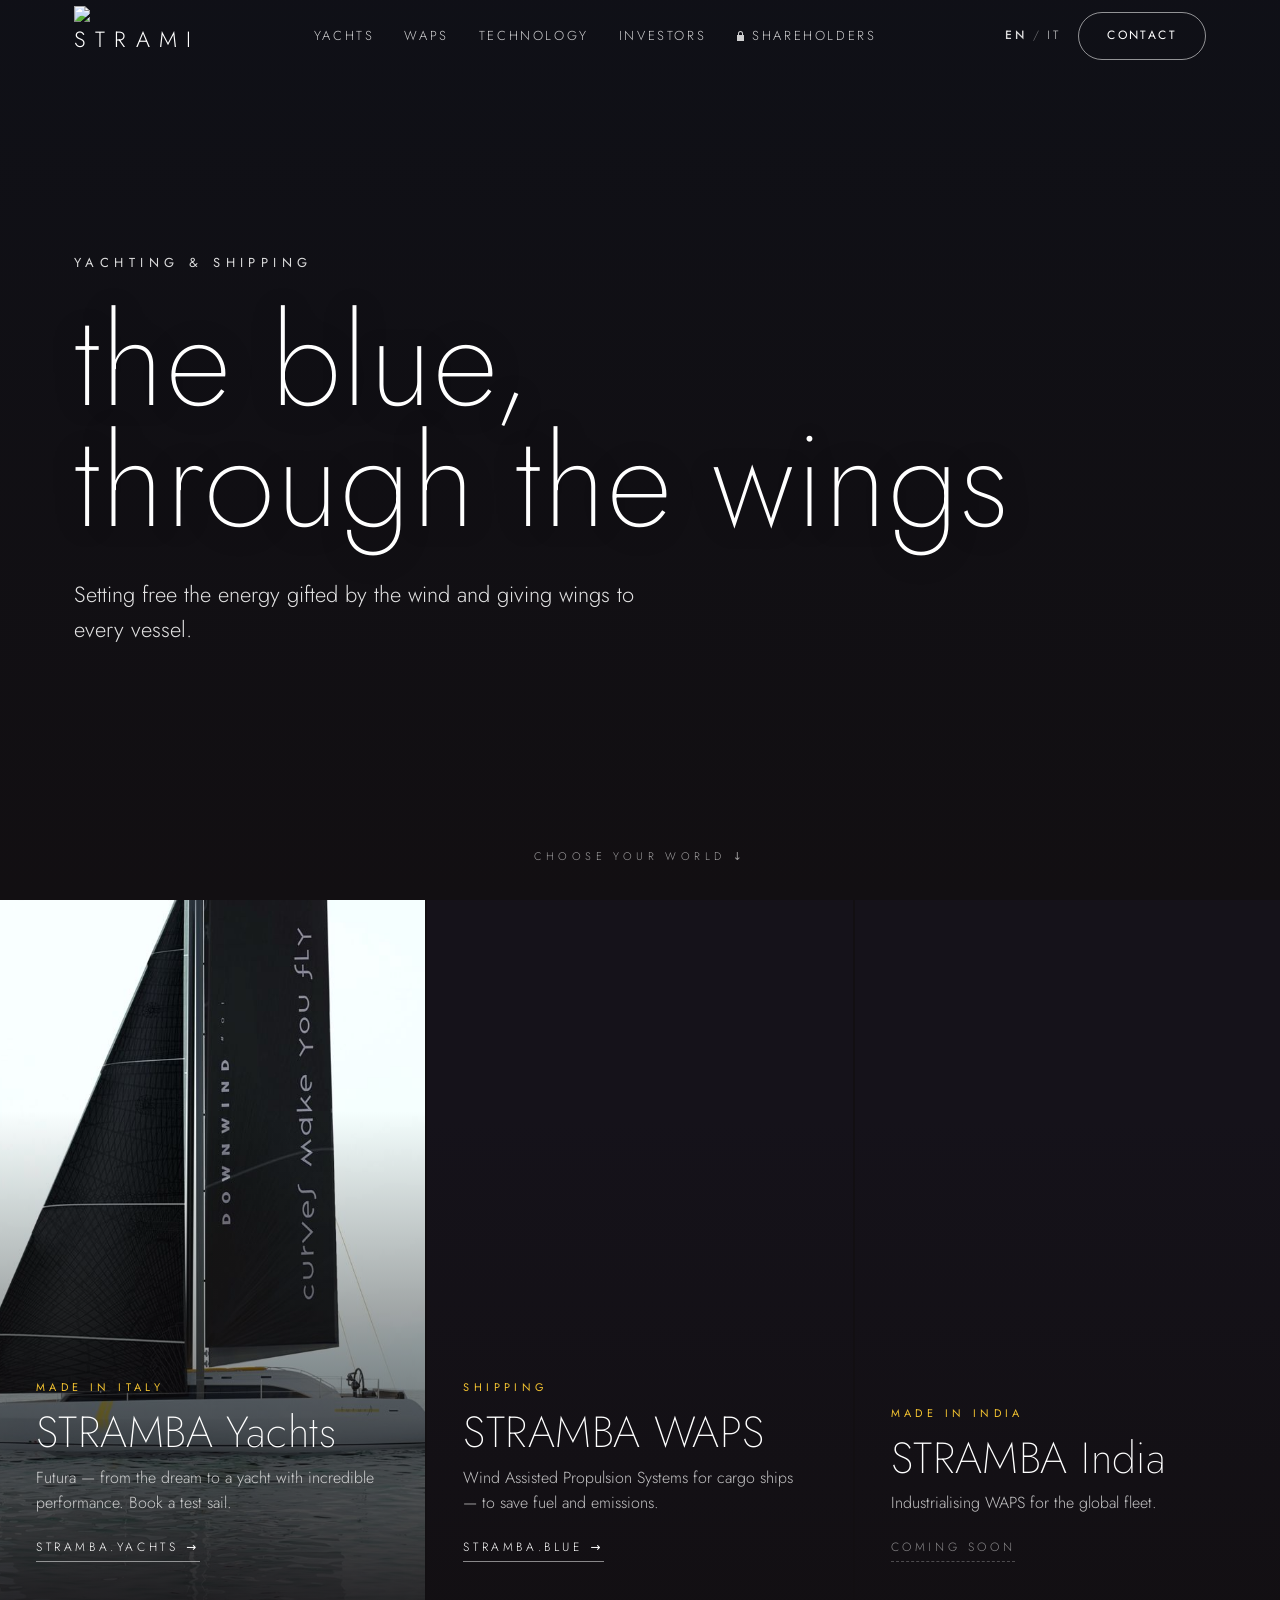
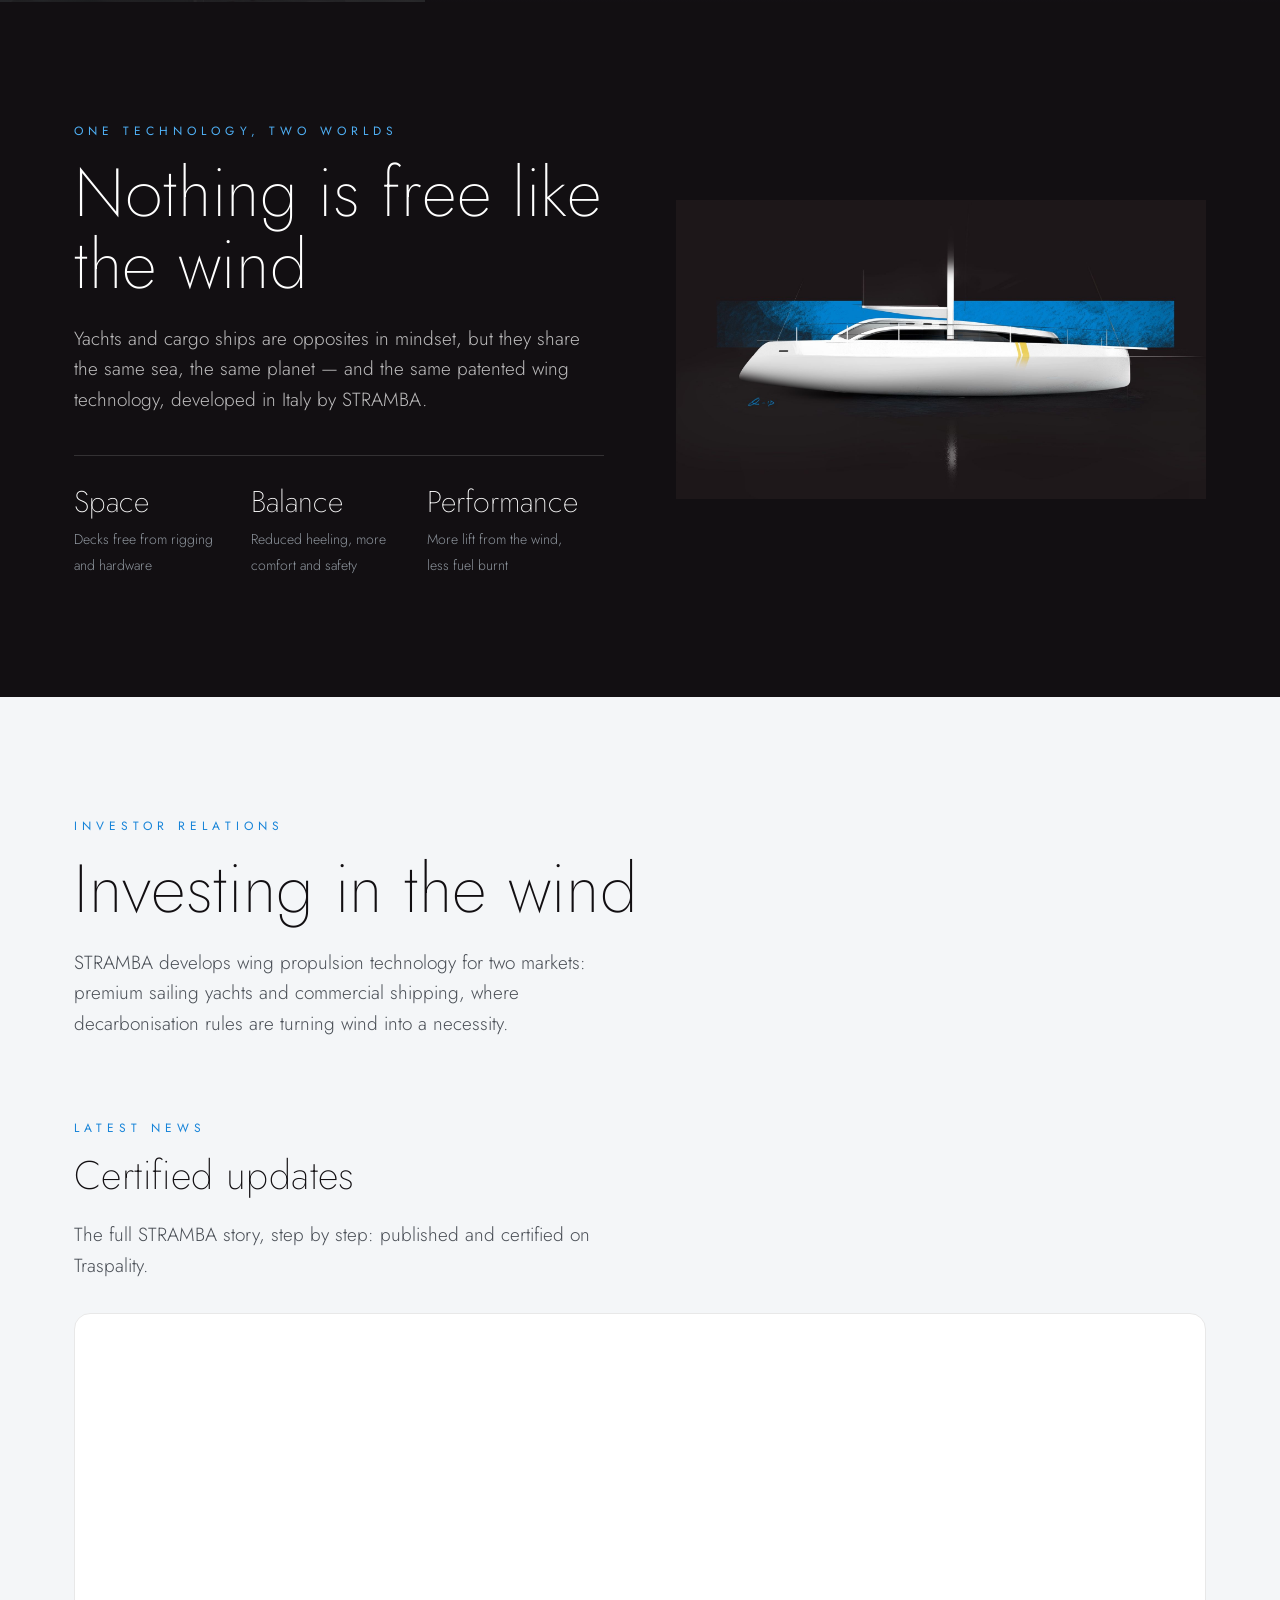
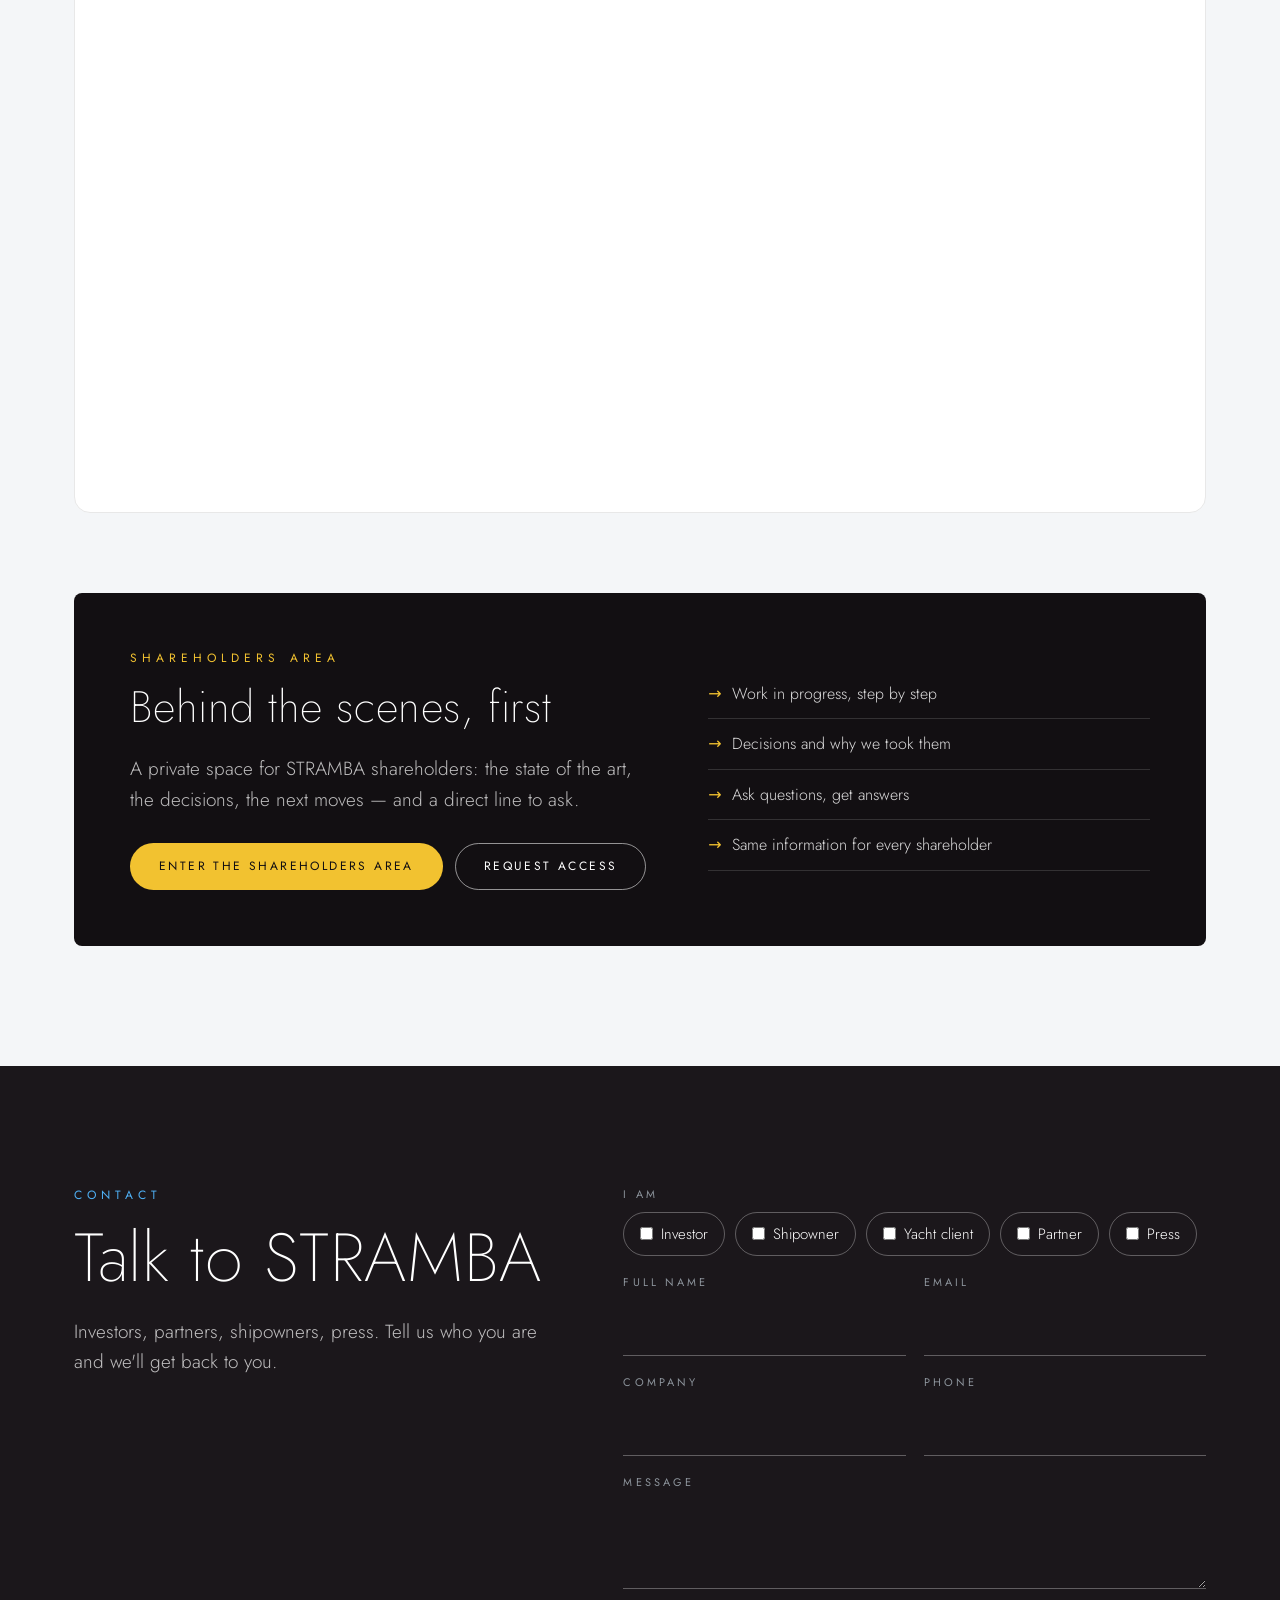
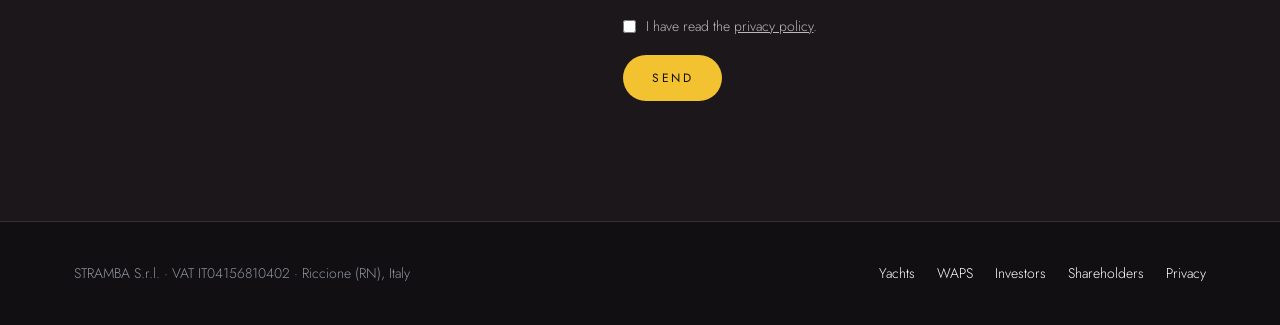
==== commit d56be99d: "Add files via upload" ====
--- a/index.html
+++ b/index.html
@@ -2,142 +2,208 @@
 <html lang="en">
 <head>
 <meta charset="utf-8">
+<meta name="description" content="STRAMBA — wing propulsion technology for yachts and cargo ships. the blue, through the wings.">
 <meta name="viewport" content="width=device-width, initial-scale=1">
-<title>STRAMBA Yachts — Futura</title>
-<meta name="description" content="STRAMBA Yachts — Futura F TYPE 69. The sea, without pollution. Book a test sail. Made in Italy.">
-<meta property="og:title" content="STRAMBA Yachts — Futura">
-<meta property="og:description" content="Curves make you fly. Book a test sail on Futura.">
-<meta property="og:image" content="https://stramba.yachts/assets/futura-sail.jpg">
-<link rel="preload" href="assets/fonts/jost-latin-200-normal.woff2" as="font" type="font/woff2" crossorigin>
+<title>STRAMBA — the blue, through the wings</title>
+<link rel="alternate" hreflang="it" href="https://stramba.it/it/">
+<link rel="alternate" hreflang="en" href="https://stramba.it/">
+<link rel="icon" href="/assets/favicon.ico" sizes="any">
+<link rel="icon" type="image/png" sizes="32x32" href="/assets/favicon-32.png">
+<link rel="apple-touch-icon" href="/assets/apple-touch-icon.png">
 <link rel="stylesheet" href="assets/style.css">
+<style>
+nav .lang{font-size:12px;letter-spacing:.2em;text-transform:uppercase;text-decoration:none;opacity:.85;margin-left:4px}nav .lang b{font-weight:500;opacity:1}nav .lang span{opacity:.5}
+nav ul a.lock::before{content:"";display:inline-block;width:9px;height:11px;margin-right:7px;vertical-align:-1px;background:currentColor;-webkit-mask:url('data:image/svg+xml;utf8,<svg xmlns="http://www.w3.org/2000/svg" viewBox="0 0 9 11"><path d="M2 5V3.5a2.5 2.5 0 015 0V5h1v6H1V5h1zm1 0h3V3.5a1.5 1.5 0 00-3 0V5z"/></svg>') center/contain no-repeat;mask:url('data:image/svg+xml;utf8,<svg xmlns="http://www.w3.org/2000/svg" viewBox="0 0 9 11"><path d="M2 5V3.5a2.5 2.5 0 015 0V5h1v6H1V5h1zm1 0h3V3.5a1.5 1.5 0 00-3 0V5z"/></svg>') center/contain no-repeat}
+
+/* hero with the blue band from the Futura sketch */
+.ghero{position:relative;min-height:100vh;display:flex;align-items:center;overflow:hidden;background:var(--black)}
+.band{position:absolute;left:6%;right:6%;top:50%;height:22vh;transform:translateY(-50%);
+  background:linear-gradient(100deg,#0d5fa8 0%,#1583d8 45%,#2b97e6 70%,#0f67b3 100%);
+  -webkit-mask:repeating-linear-gradient(115deg,#000 0 3px,rgba(0,0,0,.82) 3px 5px);mask:repeating-linear-gradient(115deg,#000 0 3px,rgba(0,0,0,.82) 3px 5px);opacity:.95}
+.ghero .hv{position:absolute;inset:0;width:100%;height:100%;object-fit:cover}
+.ghero .shade{position:absolute;inset:0;background:linear-gradient(180deg,rgba(10,18,32,.35) 0%,rgba(10,18,32,.15) 50%,rgba(18,15,18,.75) 100%)}
+.ghero .wrap{position:relative;z-index:2;width:100%}
+.ghero .pre{font-size:13px;letter-spacing:.42em;text-transform:uppercase;margin-bottom:26px;font-weight:400;opacity:.85}
+.ghero h1{font-size:clamp(56px,10vw,150px);line-height:.95;text-shadow:0 2px 30px rgba(0,0,0,.25)}
+.ghero .mission{margin-top:34px;font-size:clamp(17px,2vw,22px);max-width:560px;opacity:.88}
+.scroll{position:absolute;bottom:34px;left:50%;transform:translateX(-50%);font-size:11px;letter-spacing:.4em;text-transform:uppercase;opacity:.6;z-index:2}
+
+/* doors */
+.doors{display:grid;grid-template-columns:repeat(3,1fr);gap:2px;background:var(--black)}
+.door{position:relative;min-height:78vh;display:flex;align-items:flex-end;text-decoration:none;overflow:hidden;background:#15121a}
+.door .bg{position:absolute;inset:0;background:center/cover;transition:transform .8s ease}
+.door:hover .bg{transform:scale(1.04)}
+.door::after{content:"";position:absolute;inset:0;background:linear-gradient(180deg,rgba(18,15,18,0) 30%,rgba(18,15,18,.88) 100%)}
+.door .in{position:relative;z-index:2;padding:40px 36px}
+.door .k{font-size:11px;letter-spacing:.4em;text-transform:uppercase;color:var(--yellow);font-weight:400}
+.door h3{font-size:clamp(34px,3.4vw,52px);margin:12px 0 10px}
+.door p{color:rgba(255,255,255,.75);max-width:340px;font-size:16px}
+.door .go{display:inline-block;margin-top:22px;font-size:12px;letter-spacing:.3em;text-transform:uppercase;border-bottom:1px solid rgba(255,255,255,.5);padding-bottom:4px}
+.door.soon{cursor:default}.door.soon .go{opacity:.5;border-bottom-style:dashed}
+.waps-bg{background:radial-gradient(ellipse at 70% 40%,#1e4f7a 0%,#0e2236 55%,#0a1522 100%)}
+.waps-bg svg{position:absolute;left:50%;top:40%;transform:translate(-50%,-50%);width:88%;opacity:.9}
+.india-bg{background:radial-gradient(ellipse at 30% 30%,#3a2a10 0%,#1d1610 60%,#120f12 100%)}
+@media (max-width:900px){.doors{grid-template-columns:1fr}.door{min-height:62vh}}
+
+/* technology */
+.tech{display:grid;grid-template-columns:1fr 1fr;gap:72px;align-items:center}
+.pillars{display:grid;grid-template-columns:repeat(3,1fr);gap:0;margin-top:40px;border-top:1px solid var(--line)}
+.pillars div{padding:22px 18px 0 0}
+.pillars b{display:block;font-weight:200;font-size:30px}
+.pillars span{font-size:14px;color:var(--grey)}
+@media (max-width:900px){.tech{grid-template-columns:1fr;gap:36px}}
+
+/* investors */
+.inv{background:var(--paper);color:var(--black)}
+.inv .kicker{color:var(--blue)}
+.inv .body{color:#4a4f56}
+.cards{display:grid;grid-template-columns:repeat(3,1fr);gap:24px;margin-top:52px}
+.card{background:#fff;border:1px solid #e3e7ec;border-radius:6px;padding:30px}
+.card i{font-style:normal;font-size:12px;letter-spacing:.3em;color:var(--blue);font-weight:500}
+.card h3{font-size:28px;margin:10px 0 10px}
+.card p{color:#4a4f56;font-size:16px}
+.card a{display:inline-block;margin-top:14px;font-size:12px;letter-spacing:.25em;text-transform:uppercase;color:var(--black);text-decoration:none;border-bottom:1px solid var(--black)}
+.news{display:grid;grid-template-columns:1fr;gap:32px;margin-top:80px;align-items:start}
+.news iframe{width:100%;display:block}
+.sh{margin-top:80px;background:var(--black);color:#fff;border-radius:8px;padding:56px;display:grid;grid-template-columns:1.2fr 1fr;gap:48px;align-items:center}
+.sh .body{color:rgba(255,255,255,.72)}
+.sh ul{list-style:none}
+.sh li{padding:12px 0;border-bottom:1px solid var(--line);font-size:16px;color:rgba(255,255,255,.85)}
+.sh li b{color:var(--yellow);font-weight:400;margin-right:10px}
+@media (max-width:900px){.cards,.news,.sh{grid-template-columns:1fr}.sh{padding:32px}}
+
+footer .sites{display:flex;gap:22px;flex-wrap:wrap}
+</style>
 </head>
 <body>
 
 <nav id="nav">
   <div class="wrap">
-    <a href="#top" class="logo">STR<span class="a">A</span>MBA<small>YACHTS</small></a>
+    <a href="#top" class="logo"><img src="assets/logo-white.png" alt="STRAMBA" width="115" height="60"></a>
     <ul>
-      <li><a href="#futura">Futura</a></li>
-      <li><a href="#prova">Test sail</a></li>
-      <li><a href="#calendario">Calendar</a></li>
-      <li><a href="#crew">Crew</a></li>
+      <li><a href="#worlds">Yachts</a></li>
+      <li><a href="#worlds">WAPS</a></li>
+      <li><a href="#technology">Technology</a></li>
+      <li><a href="#investors">Investors</a></li>
+      <li><a href="/soci/" class="lock">Shareholders</a></li>
     </ul>
-    <a href="#contatti" class="btn btn-y">Book a test sail</a>
+    <div style="display:flex;align-items:center;gap:18px"><a class="lang" href="it/" hreflang="it"><b>EN</b> <span>/</span> IT</a><a href="#contact" class="btn btn-o">Contact</a></div>
   </div>
 </nav>
 
-<header class="hero" id="top">
-  <video autoplay muted loop playsinline poster="assets/futura-virata-poster.jpg">
-    <source src="assets/futura-virata.mp4" type="video/mp4">
-  </video>
-  <div class="wrap">
-    <div class="eyebrow">Futura · F TYPE 69 · <b>Made in Italy</b></div>
-    <h1>curves make<br>you fly</h1>
-    <p>The sea, without pollution. A new dimension of comfort to enjoy the magic of the sea — respecting the planet.</p>
-    <div class="ctas">
-      <a href="#contatti" class="btn btn-y">Book a test sail</a>
-      <a href="#futura" class="btn btn-o">Discover Futura</a>
-    </div>
-  </div>
+<header class="ghero" id="top">
+  <video class="hv" autoplay muted loop playsinline poster="assets/mare-poster.jpg"><source src="assets/mare.mp4" type="video/mp4"></video>
+  <div class="shade"></div>
+  <div class="wrap">
+    <div class="pre">Yachting &amp; Shipping</div>
+    <h1>the blue,<br>through the wings</h1>
+    <p class="mission">Setting free the energy gifted by the wind and giving wings to every vessel.</p>
+  </div>
+  <div class="scroll">Choose your world ↓</div>
 </header>
 
-<section class="concept" id="futura">
-  <div class="wrap head">
+<section class="doors" id="worlds" style="padding:0">
+  <a class="door" href="https://stramba.yachts">
+    <div class="bg" style="background-image:url(assets/futura-sail.jpg)"></div>
+    <div class="in">
+      <div class="k">Made in Italy</div>
+      <h3>STRAMBA Yachts</h3>
+      <p>Futura — from the dream to a yacht with incredible performance. Book a test sail.</p>
+      <span class="go">stramba.yachts →</span>
+    </div>
+  </a>
+  <a class="door" href="https://www.stramba.blue">
+    <div class="bg" style="background-image:url(assets/nave.jpg);background-position:28% 50%"></div>
+    <div class="in">
+      <div class="k">Shipping</div>
+      <h3>STRAMBA WAPS</h3>
+      <p>Wind Assisted Propulsion Systems for cargo ships — to save fuel and emissions.</p>
+      <span class="go">stramba.blue →</span>
+    </div>
+  </a>
+  <div class="door soon">
+    <div class="bg india-bg"></div>
+    <div class="in">
+      <div class="k">Made in India</div>
+      <h3>STRAMBA India</h3>
+      <p>Industrialising WAPS for the global fleet.</p>
+      <span class="go">Coming soon</span>
+    </div>
+  </div>
+</section>
+
+<section id="technology">
+  <div class="wrap tech">
     <div>
-      <div class="kicker">The prototype</div>
-      <h2>A new concept</h2>
-    </div>
-    <div>
-      <p class="body">Reduced heeling, enhanced sailing comfort and safety, wide-open spaces for guests with endless design possibilities… and high performance.</p>
-    </div>
-  </div>
-  <img class="sketch" src="assets/futura-sketch.jpg" alt="Futura F TYPE 69 — design sketch" loading="lazy">
-</section>
-
-<section class="numbers">
-  <div class="wrap grid-n">
-    <div><b>14,5<em> m</em></b><span>Length</span></div>
-    <div><b>4,65<em> m</em></b><span>Beam</span></div>
-    <div><b>2,4<em> m</em></b><span>Draft</span></div>
-    <div><b>69<em> m²</em></b><span>Free deck</span></div>
-    <div><b><em>+</em>40%</b><span>Sail lift</span></div>
-    <div><b><em>−</em>20%</b><span>Side slip</span></div>
-  </div>
-</section>
-
-<div class="split">
-  <div class="pic" style="background-image:url(assets/futura-deck.jpg)" role="img" aria-label="Futura deck at sunset"></div>
-  <div class="txt">
-    <div class="kicker">Fully customizable platform</div>
-    <h2>A deck free<br>from everything</h2>
-    <p class="body">The deck space is free from all rigging, hardware and structural elements, allowing complete design and customization freedom.</p>
-    <p class="body">Processes, details, experiences: everything revolves around design. This is what inspires us when we imagine our yachts — and when we bring them to life.</p>
-  </div>
-</div>
-
-<div class="bleed">
-  <div class="wrap">
-    <q>the blue,<br>through<br>the wings</q>
-    <small>Space · Balance · Performance</small>
-  </div>
-</div>
-
-<section class="light" id="prova">
-  <div class="wrap">
-    <div class="kicker">Test sail</div>
-    <h2>Feel it on board</h2>
-    <p class="body">The best way to understand Futura is to sail it. Book a place on one of our test days.</p>
-    <div class="steps">
-      <div class="step"><i>01</i><h3>Choose when</h3><p>Pick the period and port you prefer from the calendar.</p></div>
-      <div class="step"><i>02</i><h3>We get back to you</h3><p>We confirm availability, time and meeting point.</p></div>
-      <div class="step"><i>03</i><h3>On board</h3><p>Sail with our crew and feel the wing at work.</p></div>
-    </div>
-  </div>
-</section>
-
-<section class="light" id="calendario" style="padding-top:0">
-  <div class="wrap">
-    <div class="kicker">Futura Tour</div>
-    <h2>Where to find Futura</h2>
-    <div class="stops" id="stops"></div>
-  </div>
-</section>
-
-<section class="crew" id="crew">
-  <div class="wrap">
-    <div class="kicker">Futura Crew</div>
-    <h2>Join the crew</h2>
-    <p class="body">News from the yard, first access to test sail dates, invitations to on-board events. For those who want to follow Futura from the start.</p>
-    <div class="ctas" style="margin-top:32px"><a href="#contatti" class="btn btn-y" data-pick="Futura Crew">Join the crew</a></div>
-  </div>
-</section>
-
-<section class="form-sec" id="contatti">
+      <div class="kicker">One technology, two worlds</div>
+      <h2>Nothing is free like the wind</h2>
+      <p class="body">Yachts and cargo ships are opposites in mindset, but they share the same sea, the same planet — and the same patented wing technology, developed in Italy by STRAMBA.</p>
+      <div class="pillars">
+        <div><b>Space</b><span>Decks free from rigging and hardware</span></div>
+        <div><b>Balance</b><span>Reduced heeling, more comfort and safety</span></div>
+        <div><b>Performance</b><span>More lift from the wind, less fuel burnt</span></div>
+      </div>
+    </div>
+    <img src="assets/futura-sketch.jpg" alt="STRAMBA wing — design sketch" loading="lazy">
+  </div>
+</section>
+
+<section class="inv" id="investors">
+  <div class="wrap">
+    <div class="kicker">Investor Relations</div>
+    <h2>Investing in the wind</h2>
+    <p class="body">STRAMBA develops wing propulsion technology for two markets: premium sailing yachts and commercial shipping, where decarbonisation rules are turning wind into a necessity.</p>
+
+    <div class="news">
+      <div>
+        <div class="kicker">Latest news</div>
+        <h2 style="font-size:40px">Certified updates</h2>
+        <p class="body">The full STRAMBA story, step by step: published and certified on Traspality.</p>
+      </div>
+      <iframe src="https://www.traspality.com/public.html?team=21cdbe5f-1c28-4d1c-bb89-f62ddc84123c&amp;embed=1" width="100%" height="800" frameborder="0" style="border-radius:16px;border:1px solid #e8e8e8;background:#fff" title="STRAMBA on Traspality" loading="lazy"></iframe>
+    </div>
+
+    <div class="sh">
+      <div>
+        <div class="kicker" style="color:var(--yellow)">Shareholders area</div>
+        <h2 style="font-size:44px">Behind the scenes, first</h2>
+        <p class="body">A private space for STRAMBA shareholders: the state of the art, the decisions, the next moves — and a direct line to ask.</p>
+        <div class="ctas" style="margin-top:28px;display:flex;flex-wrap:wrap;gap:12px"><a class="btn btn-y" href="/soci/">Enter the shareholders area</a><a class="btn btn-o" href="#contact">Request access</a></div>
+      </div>
+      <ul>
+        <li><b>→</b>Work in progress, step by step</li>
+        <li><b>→</b>Decisions and why we took them</li>
+        <li><b>→</b>Ask questions, get answers</li>
+        <li><b>→</b>Same information for every shareholder</li>
+      </ul>
+    </div>
+  </div>
+</section>
+
+<section class="form-sec" id="contact">
   <div class="wrap form-grid">
     <div>
-      <div class="kicker">Get in touch</div>
-      <h2>Register your interest</h2>
-      <p class="body">Test sail, purchase, events, press or partnership: tell us what you are interested in and we will get back to you.</p>
+      <div class="kicker">Contact</div>
+      <h2>Talk to STRAMBA</h2>
+      <p class="body">Investors, partners, shipowners, press. Tell us who you are and we'll get back to you.</p>
     </div>
     <form id="form" novalidate>
       <input type="checkbox" name="botcheck" class="hp" tabindex="-1" autocomplete="off">
-      <div class="full">
-        <span class="lbl">I'm interested in</span>
+      <div class="full"><span class="lbl">I am</span>
         <div class="chips">
-          <label><input type="checkbox" name="interesse" value="Test sail"> Test sail</label>
-          <label><input type="checkbox" name="interesse" value="Purchase"> Purchase</label>
-          <label><input type="checkbox" name="interesse" value="On-board events"> On-board events</label>
-          <label><input type="checkbox" name="interesse" value="Futura Crew"> Futura Crew</label>
-          <label><input type="checkbox" name="interesse" value="Press / partner"> Press / partner</label>
+          <label><input type="checkbox" name="profilo" value="Investor"> Investor</label>
+          <label><input type="checkbox" name="profilo" value="Shipowner"> Shipowner</label>
+          <label><input type="checkbox" name="profilo" value="Yacht client"> Yacht client</label>
+          <label><input type="checkbox" name="profilo" value="Partner"> Partner</label>
+          <label><input type="checkbox" name="profilo" value="Press"> Press</label>
         </div>
       </div>
       <div><label class="lbl" for="n">Full name</label><input id="n" name="name" required autocomplete="name"></div>
       <div><label class="lbl" for="e">Email</label><input id="e" name="email" type="email" required autocomplete="email"></div>
+      <div><label class="lbl" for="c">Company</label><input id="c" name="azienda" autocomplete="organization"></div>
       <div><label class="lbl" for="p">Phone</label><input id="p" name="telefono" type="tel" autocomplete="tel"></div>
-      <div><label class="lbl" for="w">Preferred date / port</label><select id="w" name="data_preferita"><option value="">—</option></select></div>
       <div class="full"><label class="lbl" for="m">Message</label><textarea id="m" name="message"></textarea></div>
       <label class="check full"><input type="checkbox" id="privacy" required> <span>I have read the <a href="privacy.html" target="_blank">privacy policy</a>.</span></label>
-      <label class="check full"><input type="checkbox" name="newsletter" value="Yes"> <span>I'd like to receive updates from STRAMBA Yachts (optional).</span></label>
       <div class="full"><button class="btn btn-y" type="submit" id="send">Send</button></div>
       <div class="msg" id="msg"></div>
     </form>
@@ -147,66 +213,30 @@
 <footer>
   <div class="wrap">
     <div>STRAMBA S.r.l. · VAT IT04156810402 · Riccione (RN), Italy</div>
-    <div>Part of <a href="https://www.stramba.blue">STRAMBA</a> · <a href="privacy.html">Privacy &amp; cookies</a></div>
+    <div class="sites"><a href="https://stramba.yachts">Yachts</a><a href="https://www.stramba.blue">WAPS</a><a href="#investors">Investors</a><a href="/soci/">Shareholders</a><a href="privacy.html">Privacy</a></div>
   </div>
 </footer>
 
 <script>
-/* Chiave Web3Forms: fa da "alias" dell'email di destinazione, che così non compare nel sito. */
+/* Chiave Web3Forms: alias dell'email di destinazione, che così non compare nel sito. */
 const WEB3FORMS_KEY = "04ab7bff-616c-4919-b332-3deb599f6a28";
-
-const nav = document.getElementById('nav');
-addEventListener('scroll', () => nav.classList.toggle('solid', scrollY > 60), {passive:true});
-
-/* Calendario: si modifica nel file eventi.json */
-function renderEventi(list){
-  const box = document.getElementById('stops'), sel = document.getElementById('w');
-  const esc = s => String(s||'').replace(/[&<>"]/g, c => ({'&':'&amp;','<':'&lt;','>':'&gt;','"':'&quot;'}[c]));
-  if(!list.length){ box.innerHTML = '<p class="empty">New dates coming soon. Leave your details to be notified.</p>'; }
-  else box.innerHTML = list.map(ev => `
-    <div class="stop">
-      <div class="when">${esc(ev.quando)}</div>
-      <div class="where">${esc(ev.dove)}${ev.nota ? `<div style="font-size:16px;color:#4a4f56;font-weight:300">${esc(ev.nota)}</div>` : ''}</div>
-      <a href="#contatti" class="btn btn-b" data-when="${esc(ev.quando + ' · ' + ev.dove)}">Book</a>
-    </div>`).join('');
-  list.forEach(ev => { const o = document.createElement('option'); o.textContent = ev.quando + ' · ' + ev.dove; sel.appendChild(o); });
-  const o = document.createElement('option'); o.textContent = 'Other / to be arranged'; sel.appendChild(o);
-}
-fetch('eventi.json', {cache:'no-store'}).then(r => r.json()).then(renderEventi).catch(() => renderEventi(window.EVENTI_FALLBACK || []));
-
-/* I pulsanti "Book" precompilano il modulo */
-document.addEventListener('click', e => {
-  const b = e.target.closest('[data-when],[data-pick]'); if(!b) return;
-  if(b.dataset.when){ document.getElementById('w').value = b.dataset.when; document.querySelector('input[value="Test sail"]').checked = true; }
-  if(b.dataset.pick){ document.querySelector(`input[value="${b.dataset.pick}"]`).checked = true; }
-});
-
-/* Invio modulo */
+const nav=document.getElementById('nav');
+addEventListener('scroll',()=>nav.classList.toggle('solid',scrollY>60),{passive:true});
 document.getElementById('form').addEventListener('submit', async e => {
   e.preventDefault();
-  const f = e.target, F = n => f.elements[n], msg = document.getElementById('msg'), btn = document.getElementById('send');
-  const show = (cls, t) => { msg.className = 'msg ' + cls; msg.textContent = t; };
-  if(!F('name').value.trim() || !F('email').checkValidity() || !F('email').value){ return show('err', 'Please enter a valid name and email.'); }
-  if(!document.getElementById('privacy').checked){ return show('err', 'Please confirm you have read the privacy policy.'); }
-  const interessi = [...f.querySelectorAll('input[name=interesse]:checked')].map(i => i.value).join(', ') || '—';
-  const data = {
-    access_key: WEB3FORMS_KEY,
-    subject: 'stramba.yachts — new request: ' + interessi,
-    from_name: 'STRAMBA Yachts website',
-    name: F('name').value.trim(), email: F('email').value.trim(), telefono: F('telefono').value.trim() || '—',
-    interessi, data_preferita: F('data_preferita').value || '—',
-    message: F('message').value.trim() || '—',
-    newsletter: F('newsletter').checked ? 'Yes' : 'No',
-    botcheck: F('botcheck').checked
-  };
-  btn.disabled = true; btn.textContent = 'Sending…';
-  try{
-    const r = await fetch('https://api.web3forms.com/submit', {method:'POST', headers:{'Content-Type':'application/json', Accept:'application/json'}, body: JSON.stringify(data)});
-    const j = await r.json();
-    if(j.success){ f.reset(); show('ok', 'Thank you! We have received your request and will get back to you soon.'); }
-    else throw 0;
-  }catch(_){ show('err', 'Sending failed. Please try again in a few minutes.'); }
-  btn.disabled = false; btn.textContent = 'Send';
+  const f=e.target, F=n=>f.elements[n], msg=document.getElementById('msg'), btn=document.getElementById('send');
+  const show=(c,t)=>{msg.className='msg '+c; msg.textContent=t;};
+  if(!F('name').value.trim()||!F('email').value||!F('email').checkValidity()) return show('err','Please enter a valid name and email.');
+  if(!document.getElementById('privacy').checked) return show('err','Please confirm you have read the privacy policy.');
+  const profilo=[...f.querySelectorAll('input[name=profilo]:checked')].map(i=>i.value).join(', ')||'—';
+  const data={access_key:WEB3FORMS_KEY, subject:'stramba.it — new contact: '+profilo, from_name:'STRAMBA website',
+    name:F('name').value.trim(), email:F('email').value.trim(), azienda:F('azienda').value.trim()||'—',
+    telefono:F('telefono').value.trim()||'—', profilo, message:F('message').value.trim()||'—', botcheck:F('botcheck').checked};
+  btn.disabled=true; btn.textContent='Sending…';
+  try{ const r=await fetch('https://api.web3forms.com/submit',{method:'POST',headers:{'Content-Type':'application/json',Accept:'application/json'},body:JSON.stringify(data)});
+    const j=await r.json(); if(!j.success) throw 0; f.reset(); show('ok','Thank you! We have received your message and will get back to you soon.'); }
+  catch(_){ show('err','Sending failed. Please try again in a few minutes.'); }
+  btn.disabled=false; btn.textContent='Send';
 });
 </script>
 </body>
--- a/assets/style.css
+++ b/assets/style.css
@@ -0,0 +1,138 @@
+@font-face{font-family:Jost;font-style:normal;font-weight:200;font-display:swap;src:url(fonts/jost-latin-200-normal.woff2) format('woff2')}
+@font-face{font-family:Jost;font-style:normal;font-weight:300;font-display:swap;src:url(fonts/jost-latin-300-normal.woff2) format('woff2')}
+@font-face{font-family:Jost;font-style:normal;font-weight:400;font-display:swap;src:url(fonts/jost-latin-400-normal.woff2) format('woff2')}
+@font-face{font-family:Jost;font-style:normal;font-weight:500;font-display:swap;src:url(fonts/jost-latin-500-normal.woff2) format('woff2')}
+:root{
+  --black:#120f12; --black2:#1b171b; --blue:#1583d8; --blue-l:#4fb0f5; --yellow:#f2c230;
+  --white:#fff; --paper:#f4f6f8; --grey:#8d949c; --line:rgba(255,255,255,.14);
+}
+*{box-sizing:border-box;margin:0;padding:0}
+html{scroll-behavior:smooth}
+body{font-family:Jost,system-ui,sans-serif;font-weight:300;color:#fff;background:var(--black);line-height:1.6;-webkit-font-smoothing:antialiased}
+h1,h2,h3{font-weight:200;line-height:1.05;letter-spacing:.01em}
+a{color:inherit}
+img{display:block;max-width:100%}
+.wrap{max-width:1180px;margin:0 auto;padding:0 24px}
+
+/* nav */
+nav{position:fixed;top:0;left:0;right:0;z-index:20;transition:background .3s}
+nav.solid{background:rgba(18,15,18,.9);backdrop-filter:blur(10px)}
+nav .wrap{display:flex;align-items:center;justify-content:space-between;height:72px;gap:16px}
+.logo{font-size:22px;letter-spacing:.42em;font-weight:300;text-decoration:none}
+.logo .a{display:inline-block;transform:skewX(-18deg)}
+.logo small{font-size:10px;letter-spacing:.4em;color:var(--yellow);margin-left:10px;font-weight:400}
+nav ul{display:flex;gap:30px;list-style:none;font-size:13px;letter-spacing:.2em;text-transform:uppercase}
+nav ul a{text-decoration:none;opacity:.8}
+nav ul a:hover{opacity:1}
+.btn{white-space:nowrap;display:inline-block;padding:13px 28px;border-radius:999px;text-decoration:none;font-size:12px;letter-spacing:.2em;text-transform:uppercase;font-weight:400;border:1px solid transparent;cursor:pointer;font-family:inherit;transition:.2s}
+.btn-y{background:var(--yellow);color:var(--black)}
+.btn-y:hover{background:#ffd54a}
+.btn-o{border-color:rgba(255,255,255,.55);color:#fff;background:transparent}
+.btn-o:hover{border-color:#fff}
+.btn-b{background:var(--black);color:#fff}
+@media (max-width:860px){nav ul{display:none} nav .btn{padding:9px 14px;font-size:10px;letter-spacing:.14em} .logo{font-size:18px;letter-spacing:.3em} .logo small{display:none}}
+
+/* hero */
+.hero{position:relative;height:100vh;min-height:620px;overflow:hidden;display:flex;align-items:flex-end}
+.hero video{position:absolute;inset:0;width:100%;height:100%;object-fit:cover}
+.hero::after{content:"";position:absolute;inset:0;background:linear-gradient(180deg,rgba(18,15,18,.25) 0%,rgba(18,15,18,0) 35%,rgba(18,15,18,.8) 100%)}
+.hero .wrap{position:relative;z-index:2;padding-bottom:90px;width:100%}
+.eyebrow{font-size:12px;letter-spacing:.42em;text-transform:uppercase;margin-bottom:20px;font-weight:400}
+.eyebrow b{color:var(--yellow);font-weight:400}
+.hero h1{font-size:clamp(52px,9vw,128px);margin-bottom:22px}
+.hero p{font-size:clamp(17px,2vw,21px);max-width:540px;opacity:.9;margin-bottom:36px}
+.ctas{display:flex;gap:14px;flex-wrap:wrap}
+
+/* generic */
+section{padding:120px 0}
+.kicker{font-size:12px;letter-spacing:.42em;text-transform:uppercase;color:var(--blue-l);margin-bottom:16px;font-weight:400}
+h2{font-size:clamp(38px,5.4vw,68px);margin-bottom:24px}
+.body{font-size:19px;color:rgba(255,255,255,.72);max-width:560px}
+.body+.body{margin-top:16px}
+@media (max-width:860px){section{padding:80px 0}}
+
+/* concept: sketch on black */
+.concept .sketch{margin:56px auto 0;width:100%;max-width:1400px}
+.concept .head{display:grid;grid-template-columns:1fr 1fr;gap:64px;align-items:end}
+@media (max-width:860px){.concept .head{grid-template-columns:1fr;gap:10px}}
+
+/* numbers */
+.numbers{background:var(--black2);border-top:1px solid var(--line);border-bottom:1px solid var(--line);padding:90px 0}
+.grid-n{display:grid;grid-template-columns:repeat(6,1fr);gap:0}
+.grid-n div{padding:10px 20px;border-left:1px solid var(--line)}
+.grid-n div:first-child{border-left:0;padding-left:0}
+.grid-n b{display:block;white-space:nowrap;font-size:clamp(30px,3.2vw,46px);font-weight:200;line-height:1}
+.grid-n b em{font-style:normal;color:var(--yellow)}
+.grid-n span{font-size:11px;letter-spacing:.28em;text-transform:uppercase;color:var(--grey);font-weight:400}
+@media (max-width:980px){.grid-n{grid-template-columns:repeat(3,1fr);row-gap:36px}.grid-n div:nth-child(4){border-left:0;padding-left:0}}
+@media (max-width:560px){.grid-n{grid-template-columns:1fr 1fr}.grid-n div:nth-child(odd){border-left:0;padding-left:0}.grid-n div:nth-child(4){border-left:1px solid var(--line);padding-left:20px}}
+
+/* split with image */
+.split{display:grid;grid-template-columns:1.25fr 1fr;min-height:640px}
+.split .pic{background:center/cover}
+.split .txt{padding:100px 64px;display:flex;flex-direction:column;justify-content:center;background:var(--black)}
+@media (max-width:860px){.split{grid-template-columns:1fr}.split .pic{min-height:320px}.split .txt{padding:64px 24px}}
+
+/* full bleed */
+.bleed{position:relative;min-height:88vh;background:url(futura-sail.jpg) center bottom/cover;display:flex;align-items:flex-start;color:var(--black)}
+.bleed .wrap{padding-top:90px;width:100%}
+.bleed q{font-size:clamp(34px,5vw,64px);font-weight:200;quotes:none;display:block;max-width:760px;line-height:1.1}
+.bleed small{display:block;margin-top:14px;font-size:12px;letter-spacing:.4em;text-transform:uppercase;font-weight:400}
+
+/* test sail */
+.light{background:var(--paper);color:var(--black)}
+.light .kicker{color:var(--blue)}
+.light .body{color:#4a4f56}
+.steps{display:grid;grid-template-columns:repeat(3,1fr);gap:32px;margin-top:56px}
+.step{border-top:1px solid var(--black);padding-top:24px}
+.step i{font-style:normal;font-size:14px;letter-spacing:.3em;color:var(--blue);font-weight:500}
+.step h3{font-size:34px;margin:10px 0 10px}
+.step p{color:#4a4f56}
+@media (max-width:860px){.steps{grid-template-columns:1fr}}
+
+/* tour */
+.stops{margin-top:48px;border-top:1px solid rgba(0,0,0,.15)}
+.stop{display:grid;grid-template-columns:200px 1fr auto;gap:24px;align-items:center;padding:24px 0;border-bottom:1px solid rgba(0,0,0,.15)}
+.stop .when{font-weight:400;letter-spacing:.1em}
+.stop .where{font-size:28px;font-weight:200}
+@media (max-width:860px){.stop{grid-template-columns:1fr;gap:6px}}
+
+/* crew */
+.crew{position:relative;min-height:80vh;display:flex;align-items:center;background:linear-gradient(90deg,rgba(18,15,18,.85) 0%,rgba(18,15,18,.3) 60%,rgba(18,15,18,0) 100%),url(futura-night.jpg) center/cover}
+
+/* form */
+.form-sec{background:var(--black2)}
+.form-grid{display:grid;grid-template-columns:1fr 1.2fr;gap:64px;align-items:start}
+@media (max-width:860px){.form-grid{grid-template-columns:1fr;gap:28px}}
+form{display:grid;grid-template-columns:1fr 1fr;gap:18px}
+form .full{grid-column:1/-1}
+.lbl{font-size:11px;letter-spacing:.28em;text-transform:uppercase;color:var(--grey);display:block;margin-bottom:8px;font-weight:400}
+input,select,textarea{width:100%;padding:14px 0;border:0;border-bottom:1px solid rgba(255,255,255,.3);background:transparent;color:#fff;font:inherit;font-size:17px;border-radius:0}
+input:focus,select:focus,textarea:focus{outline:none;border-bottom-color:var(--yellow)}
+select option{color:var(--black)}
+textarea{min-height:90px;resize:vertical}
+.chips{display:flex;flex-wrap:wrap;gap:10px}
+.chips label{display:flex;gap:8px;align-items:center;border:1px solid rgba(255,255,255,.3);padding:9px 16px;border-radius:999px;cursor:pointer;font-size:15px}
+.chips input{width:auto;accent-color:var(--yellow)}
+.check{display:flex;gap:10px;align-items:flex-start;font-size:14px;color:rgba(255,255,255,.7)}
+.check input{width:auto;margin-top:5px;accent-color:var(--yellow)}
+.msg{display:none;grid-column:1/-1;padding:14px 18px;border-radius:4px;font-size:16px}
+.msg.ok{display:block;background:rgba(242,194,48,.15);border:1px solid var(--yellow);color:#fff}
+.msg.err{display:block;background:rgba(255,80,80,.12);border:1px solid #ff6b6b;color:#fff}
+.hp{display:none}
+.empty{padding:24px 0;color:#4a4f56}
+@media (max-width:860px){form{grid-template-columns:1fr}}
+
+footer{border-top:1px solid var(--line);color:var(--grey);font-size:14px;padding:40px 0}
+footer .wrap{display:flex;justify-content:space-between;gap:24px;flex-wrap:wrap}
+footer a{text-decoration:none;color:#fff}
+
+/* privacy page */
+.legal{background:var(--paper);color:var(--black);padding:150px 0 100px}
+.legal .wrap{max-width:820px}
+.legal h1{font-size:clamp(40px,6vw,64px);margin-bottom:10px}
+.legal h2{font-size:26px;font-weight:400;margin:44px 0 12px}
+.legal p,.legal li{font-size:17px;color:#33383e;margin-bottom:12px}
+.legal ul{padding-left:22px}
+.legal .upd{color:var(--grey);font-size:14px;letter-spacing:.1em;text-transform:uppercase}
+.legal a{color:var(--blue)}
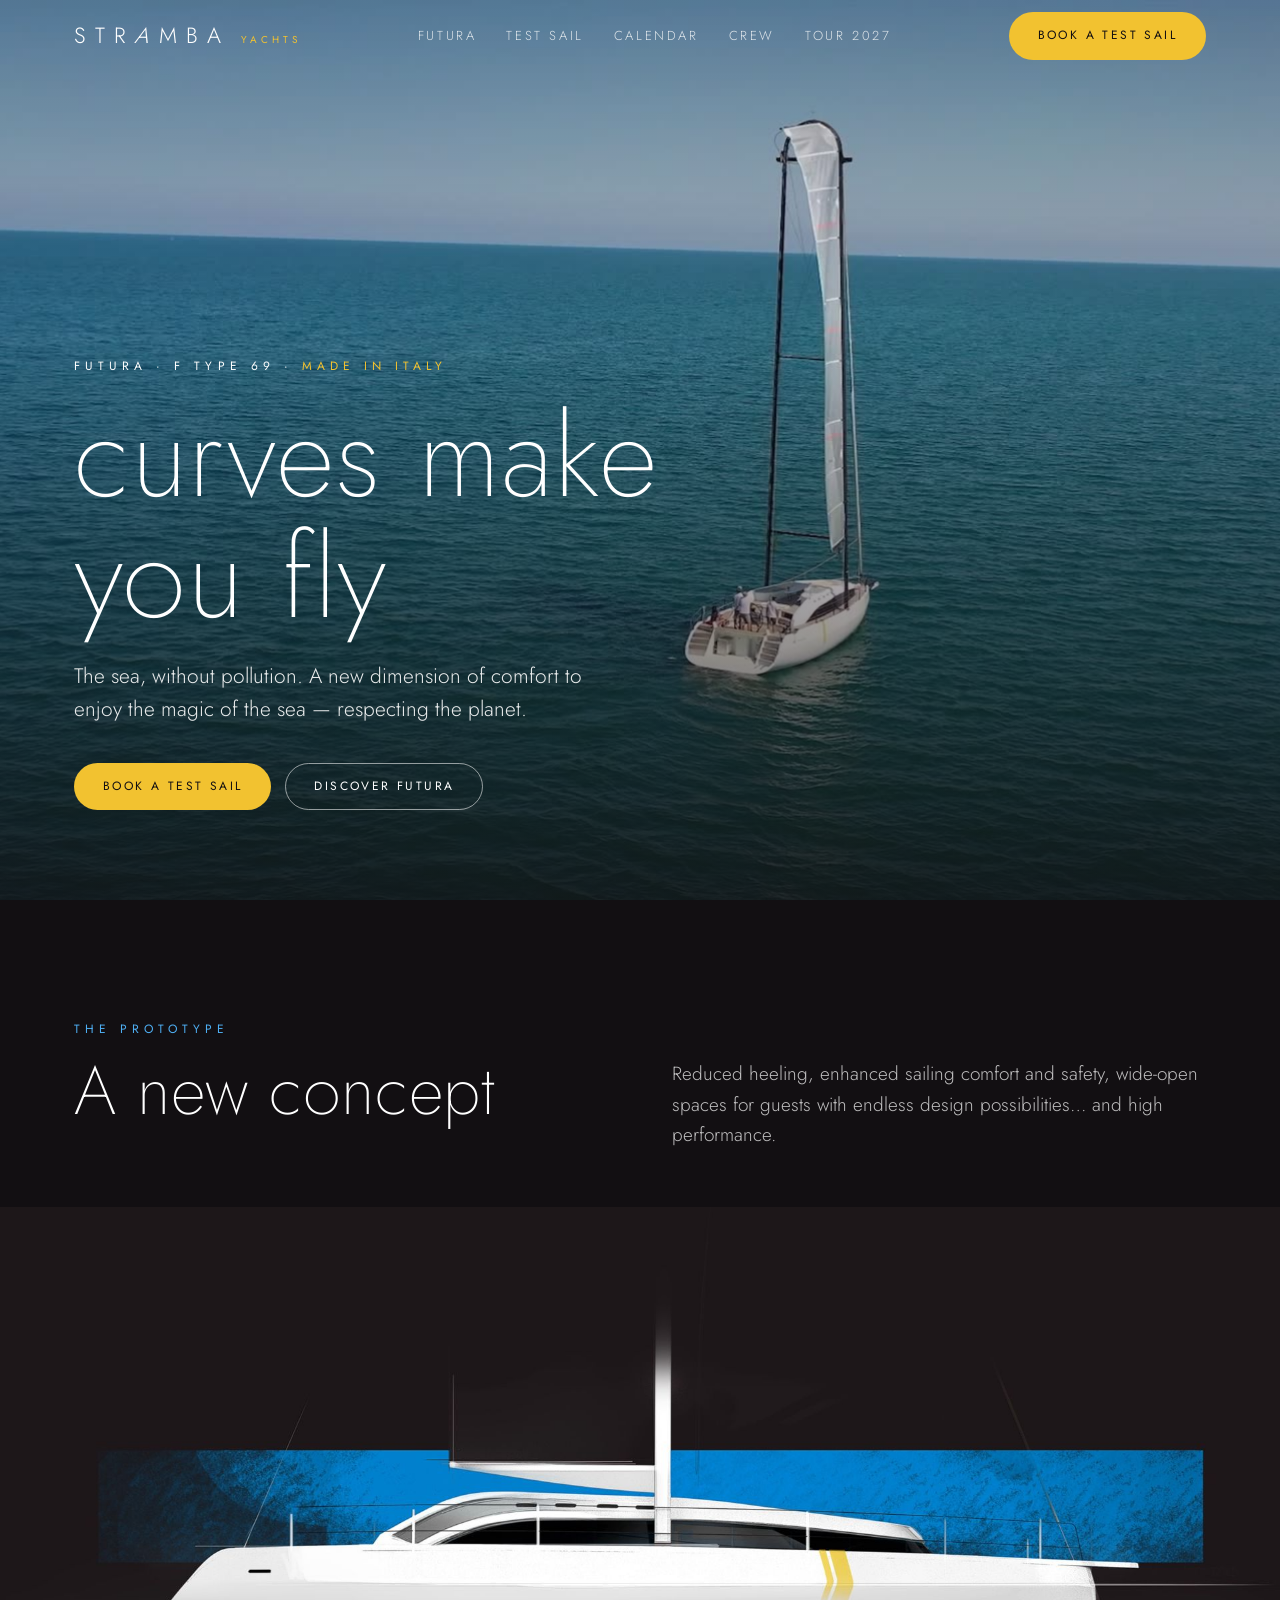
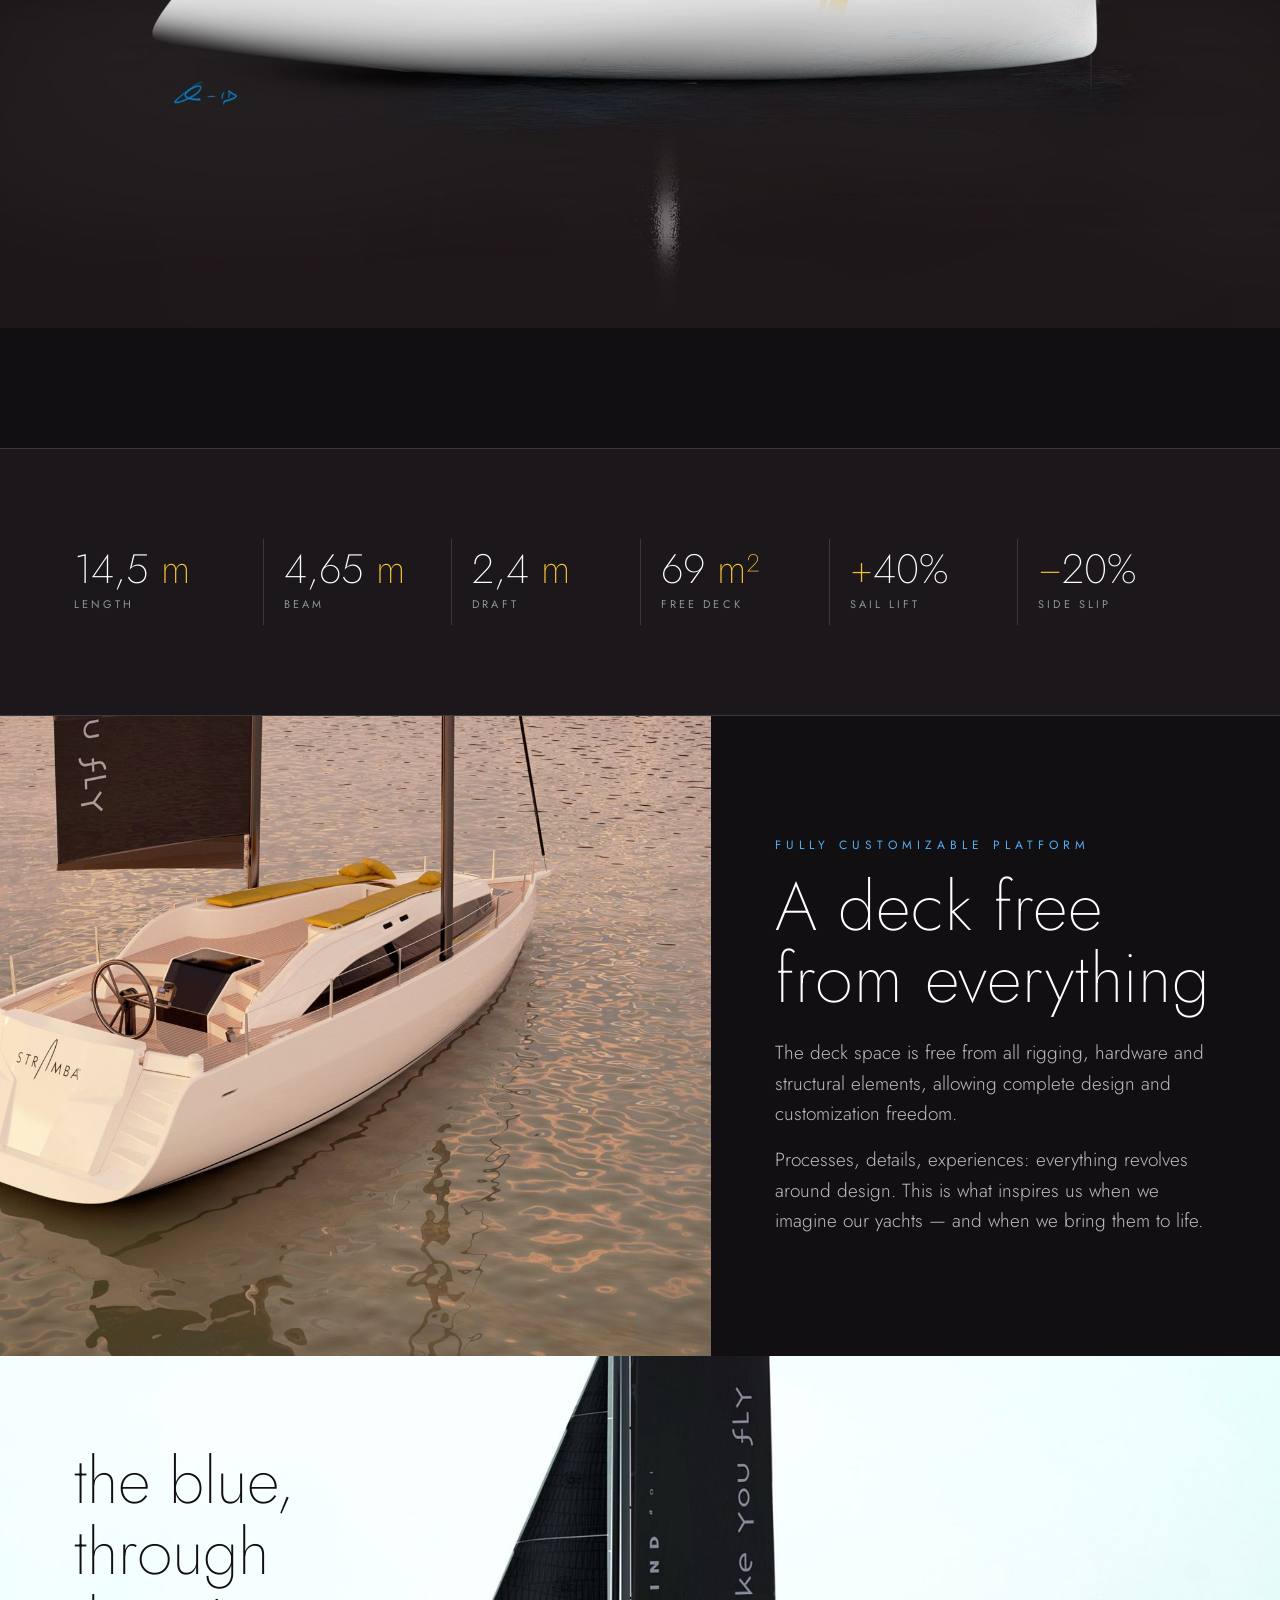
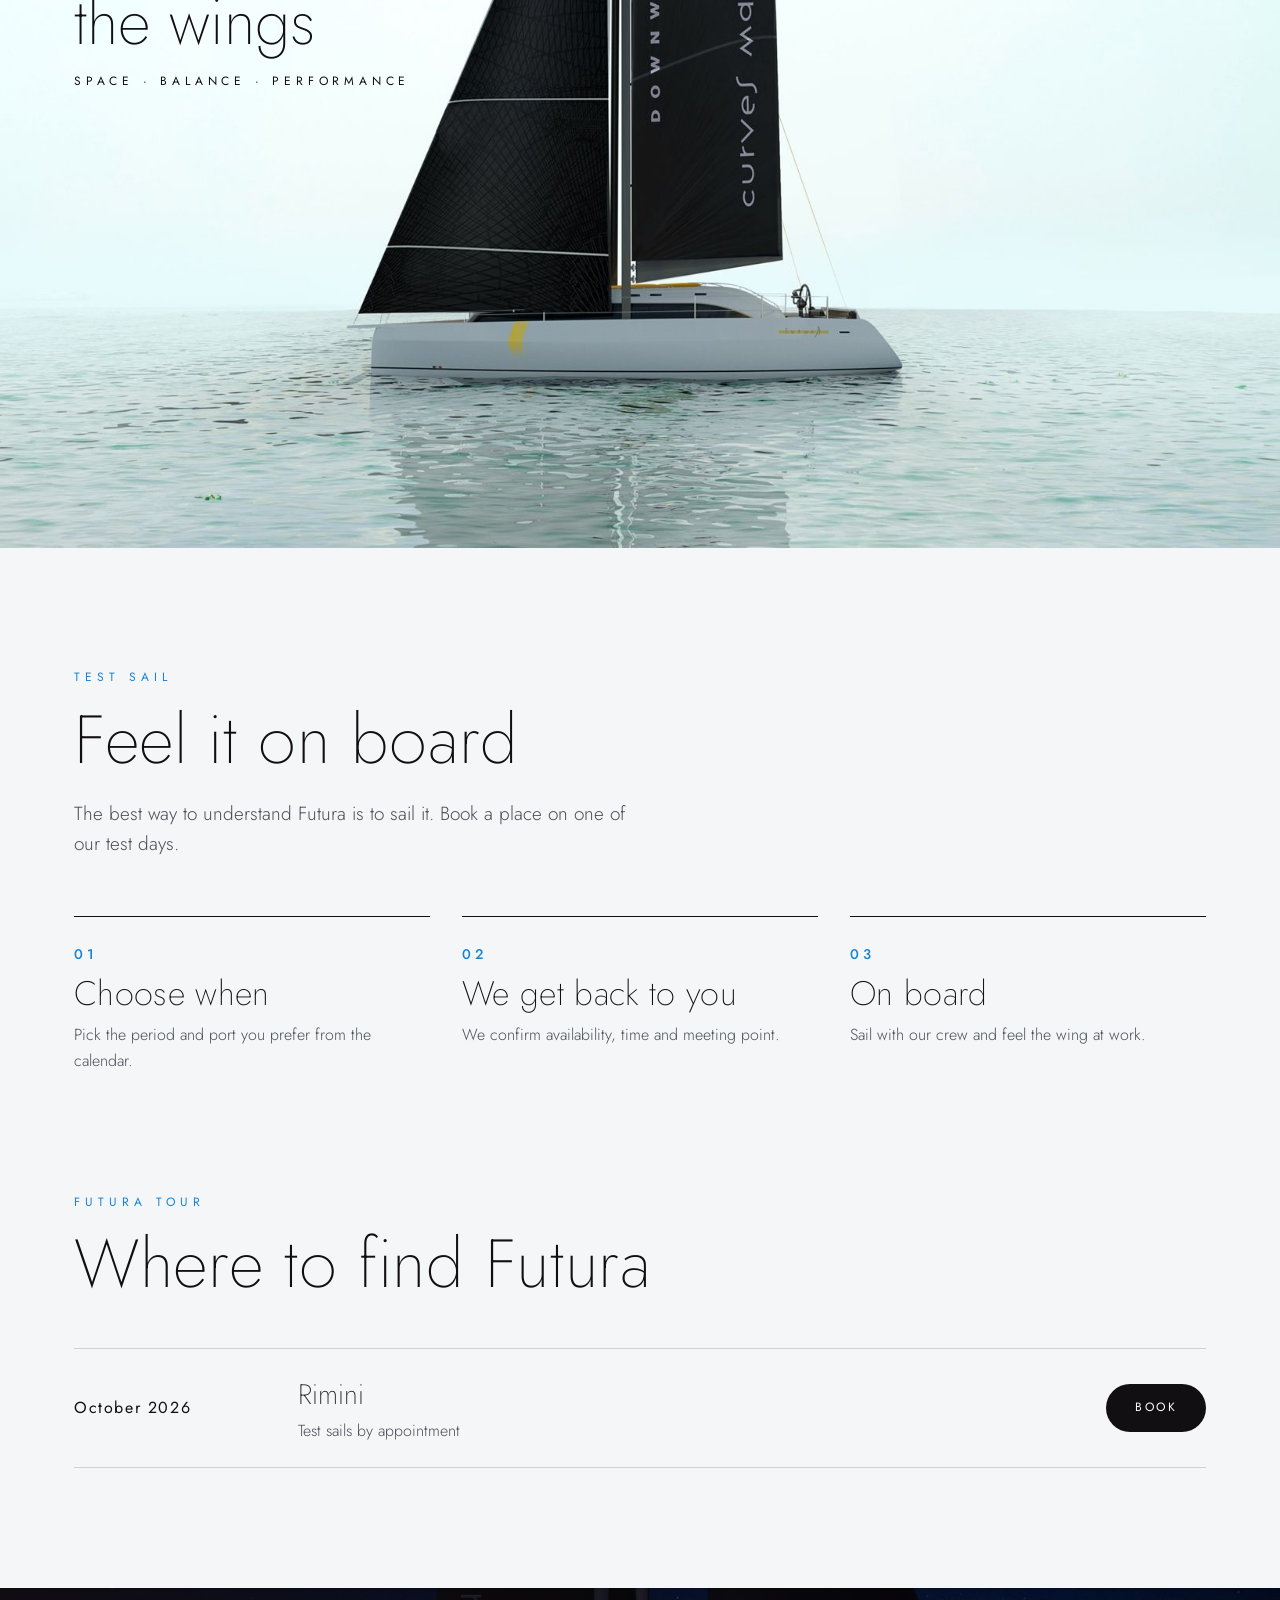
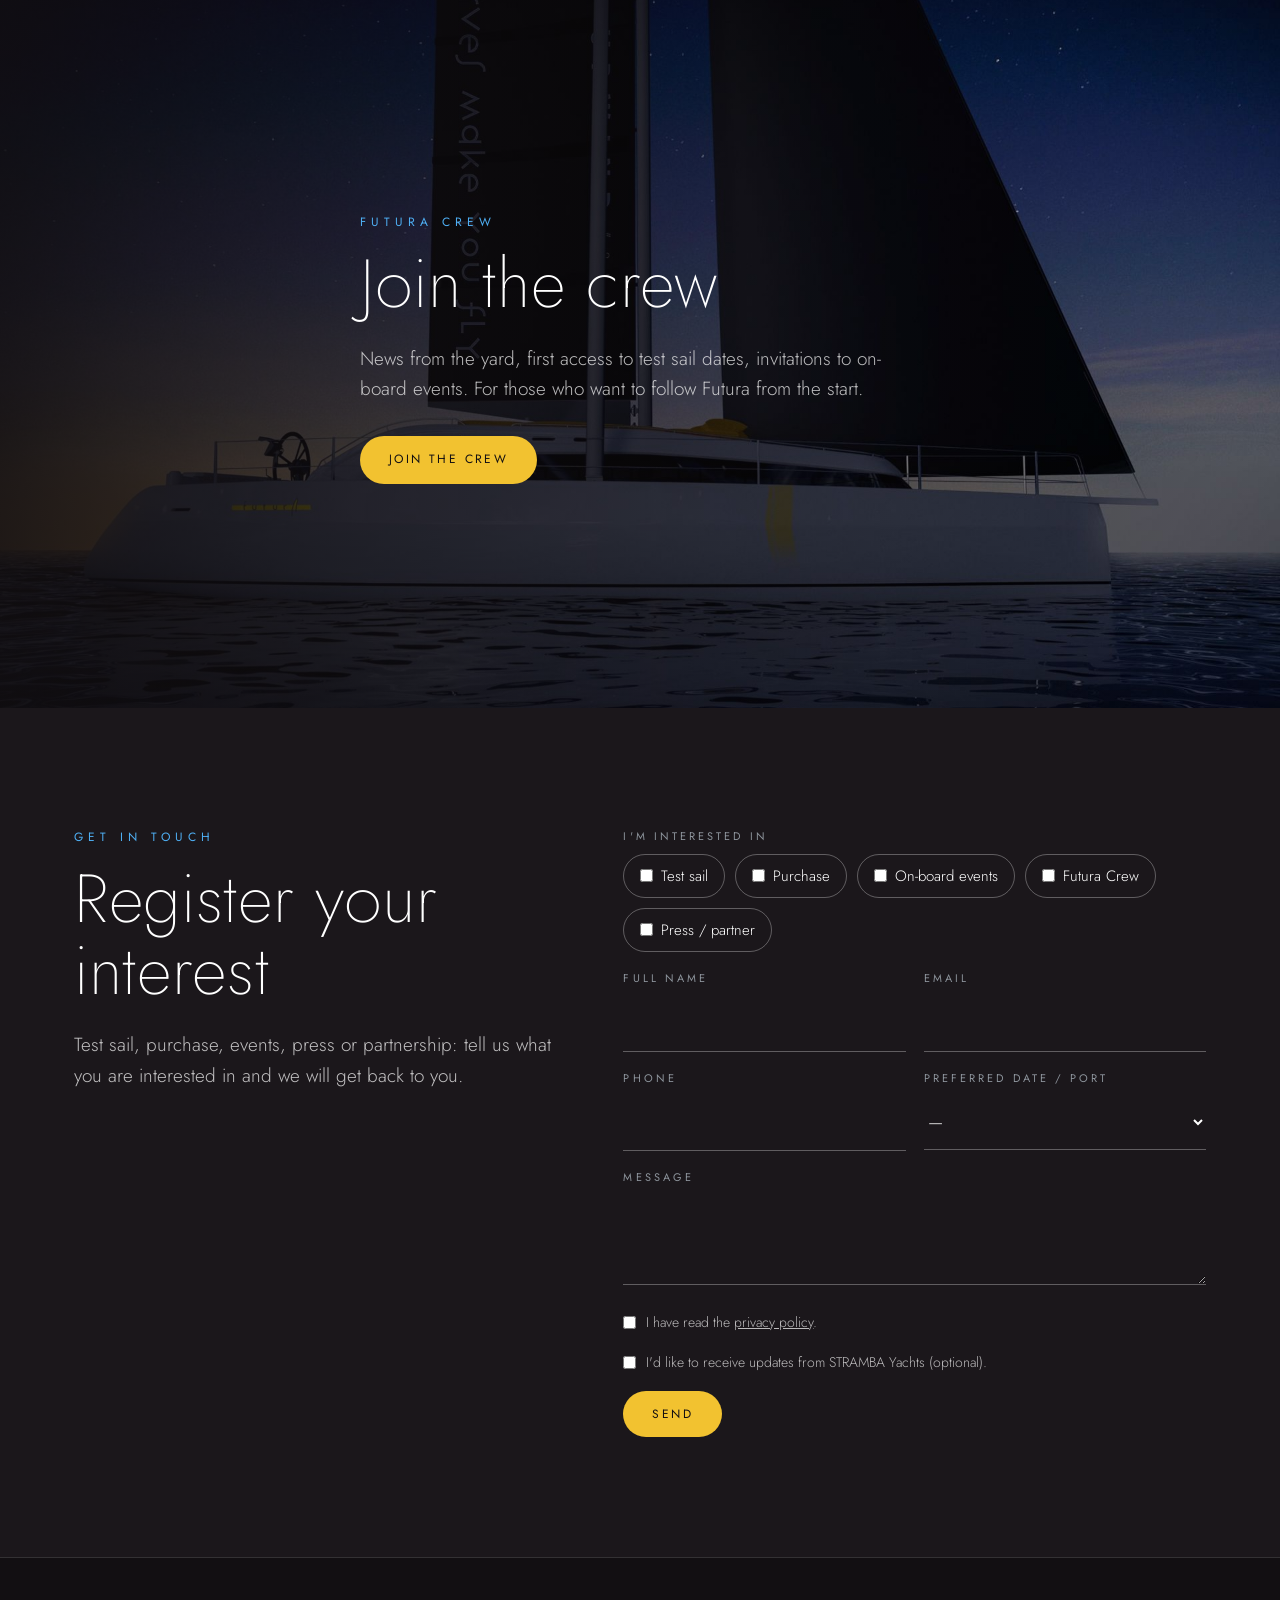
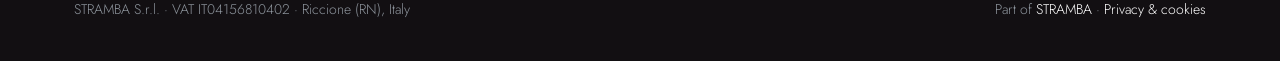
==== commit 708e8712: "Add files via upload" ====
--- a/index.html
+++ b/index.html
@@ -2,208 +2,143 @@
 <html lang="en">
 <head>
 <meta charset="utf-8">
-<meta name="description" content="STRAMBA — wing propulsion technology for yachts and cargo ships. the blue, through the wings.">
 <meta name="viewport" content="width=device-width, initial-scale=1">
-<title>STRAMBA — the blue, through the wings</title>
-<link rel="alternate" hreflang="it" href="https://stramba.it/it/">
-<link rel="alternate" hreflang="en" href="https://stramba.it/">
-<link rel="icon" href="/assets/favicon.ico" sizes="any">
-<link rel="icon" type="image/png" sizes="32x32" href="/assets/favicon-32.png">
-<link rel="apple-touch-icon" href="/assets/apple-touch-icon.png">
+<title>STRAMBA Yachts — Futura</title>
+<meta name="description" content="STRAMBA Yachts — Futura F TYPE 69. The sea, without pollution. Book a test sail. Made in Italy.">
+<meta property="og:title" content="STRAMBA Yachts — Futura">
+<meta property="og:description" content="Curves make you fly. Book a test sail on Futura.">
+<meta property="og:image" content="https://stramba.yachts/assets/futura-sail.jpg">
+<link rel="preload" href="assets/fonts/jost-latin-200-normal.woff2" as="font" type="font/woff2" crossorigin>
 <link rel="stylesheet" href="assets/style.css">
-<style>
-nav .lang{font-size:12px;letter-spacing:.2em;text-transform:uppercase;text-decoration:none;opacity:.85;margin-left:4px}nav .lang b{font-weight:500;opacity:1}nav .lang span{opacity:.5}
-nav ul a.lock::before{content:"";display:inline-block;width:9px;height:11px;margin-right:7px;vertical-align:-1px;background:currentColor;-webkit-mask:url('data:image/svg+xml;utf8,<svg xmlns="http://www.w3.org/2000/svg" viewBox="0 0 9 11"><path d="M2 5V3.5a2.5 2.5 0 015 0V5h1v6H1V5h1zm1 0h3V3.5a1.5 1.5 0 00-3 0V5z"/></svg>') center/contain no-repeat;mask:url('data:image/svg+xml;utf8,<svg xmlns="http://www.w3.org/2000/svg" viewBox="0 0 9 11"><path d="M2 5V3.5a2.5 2.5 0 015 0V5h1v6H1V5h1zm1 0h3V3.5a1.5 1.5 0 00-3 0V5z"/></svg>') center/contain no-repeat}
-
-/* hero with the blue band from the Futura sketch */
-.ghero{position:relative;min-height:100vh;display:flex;align-items:center;overflow:hidden;background:var(--black)}
-.band{position:absolute;left:6%;right:6%;top:50%;height:22vh;transform:translateY(-50%);
-  background:linear-gradient(100deg,#0d5fa8 0%,#1583d8 45%,#2b97e6 70%,#0f67b3 100%);
-  -webkit-mask:repeating-linear-gradient(115deg,#000 0 3px,rgba(0,0,0,.82) 3px 5px);mask:repeating-linear-gradient(115deg,#000 0 3px,rgba(0,0,0,.82) 3px 5px);opacity:.95}
-.ghero .hv{position:absolute;inset:0;width:100%;height:100%;object-fit:cover}
-.ghero .shade{position:absolute;inset:0;background:linear-gradient(180deg,rgba(10,18,32,.35) 0%,rgba(10,18,32,.15) 50%,rgba(18,15,18,.75) 100%)}
-.ghero .wrap{position:relative;z-index:2;width:100%}
-.ghero .pre{font-size:13px;letter-spacing:.42em;text-transform:uppercase;margin-bottom:26px;font-weight:400;opacity:.85}
-.ghero h1{font-size:clamp(56px,10vw,150px);line-height:.95;text-shadow:0 2px 30px rgba(0,0,0,.25)}
-.ghero .mission{margin-top:34px;font-size:clamp(17px,2vw,22px);max-width:560px;opacity:.88}
-.scroll{position:absolute;bottom:34px;left:50%;transform:translateX(-50%);font-size:11px;letter-spacing:.4em;text-transform:uppercase;opacity:.6;z-index:2}
-
-/* doors */
-.doors{display:grid;grid-template-columns:repeat(3,1fr);gap:2px;background:var(--black)}
-.door{position:relative;min-height:78vh;display:flex;align-items:flex-end;text-decoration:none;overflow:hidden;background:#15121a}
-.door .bg{position:absolute;inset:0;background:center/cover;transition:transform .8s ease}
-.door:hover .bg{transform:scale(1.04)}
-.door::after{content:"";position:absolute;inset:0;background:linear-gradient(180deg,rgba(18,15,18,0) 30%,rgba(18,15,18,.88) 100%)}
-.door .in{position:relative;z-index:2;padding:40px 36px}
-.door .k{font-size:11px;letter-spacing:.4em;text-transform:uppercase;color:var(--yellow);font-weight:400}
-.door h3{font-size:clamp(34px,3.4vw,52px);margin:12px 0 10px}
-.door p{color:rgba(255,255,255,.75);max-width:340px;font-size:16px}
-.door .go{display:inline-block;margin-top:22px;font-size:12px;letter-spacing:.3em;text-transform:uppercase;border-bottom:1px solid rgba(255,255,255,.5);padding-bottom:4px}
-.door.soon{cursor:default}.door.soon .go{opacity:.5;border-bottom-style:dashed}
-.waps-bg{background:radial-gradient(ellipse at 70% 40%,#1e4f7a 0%,#0e2236 55%,#0a1522 100%)}
-.waps-bg svg{position:absolute;left:50%;top:40%;transform:translate(-50%,-50%);width:88%;opacity:.9}
-.india-bg{background:radial-gradient(ellipse at 30% 30%,#3a2a10 0%,#1d1610 60%,#120f12 100%)}
-@media (max-width:900px){.doors{grid-template-columns:1fr}.door{min-height:62vh}}
-
-/* technology */
-.tech{display:grid;grid-template-columns:1fr 1fr;gap:72px;align-items:center}
-.pillars{display:grid;grid-template-columns:repeat(3,1fr);gap:0;margin-top:40px;border-top:1px solid var(--line)}
-.pillars div{padding:22px 18px 0 0}
-.pillars b{display:block;font-weight:200;font-size:30px}
-.pillars span{font-size:14px;color:var(--grey)}
-@media (max-width:900px){.tech{grid-template-columns:1fr;gap:36px}}
-
-/* investors */
-.inv{background:var(--paper);color:var(--black)}
-.inv .kicker{color:var(--blue)}
-.inv .body{color:#4a4f56}
-.cards{display:grid;grid-template-columns:repeat(3,1fr);gap:24px;margin-top:52px}
-.card{background:#fff;border:1px solid #e3e7ec;border-radius:6px;padding:30px}
-.card i{font-style:normal;font-size:12px;letter-spacing:.3em;color:var(--blue);font-weight:500}
-.card h3{font-size:28px;margin:10px 0 10px}
-.card p{color:#4a4f56;font-size:16px}
-.card a{display:inline-block;margin-top:14px;font-size:12px;letter-spacing:.25em;text-transform:uppercase;color:var(--black);text-decoration:none;border-bottom:1px solid var(--black)}
-.news{display:grid;grid-template-columns:1fr;gap:32px;margin-top:80px;align-items:start}
-.news iframe{width:100%;display:block}
-.sh{margin-top:80px;background:var(--black);color:#fff;border-radius:8px;padding:56px;display:grid;grid-template-columns:1.2fr 1fr;gap:48px;align-items:center}
-.sh .body{color:rgba(255,255,255,.72)}
-.sh ul{list-style:none}
-.sh li{padding:12px 0;border-bottom:1px solid var(--line);font-size:16px;color:rgba(255,255,255,.85)}
-.sh li b{color:var(--yellow);font-weight:400;margin-right:10px}
-@media (max-width:900px){.cards,.news,.sh{grid-template-columns:1fr}.sh{padding:32px}}
-
-footer .sites{display:flex;gap:22px;flex-wrap:wrap}
-</style>
 </head>
 <body>
 
 <nav id="nav">
   <div class="wrap">
-    <a href="#top" class="logo"><img src="assets/logo-white.png" alt="STRAMBA" width="115" height="60"></a>
+    <a href="#top" class="logo">STR<span class="a">A</span>MBA<small>YACHTS</small></a>
     <ul>
-      <li><a href="#worlds">Yachts</a></li>
-      <li><a href="#worlds">WAPS</a></li>
-      <li><a href="#technology">Technology</a></li>
-      <li><a href="#investors">Investors</a></li>
-      <li><a href="/soci/" class="lock">Shareholders</a></li>
+      <li><a href="#futura">Futura</a></li>
+      <li><a href="#prova">Test sail</a></li>
+      <li><a href="#calendario">Calendar</a></li>
+      <li><a href="#crew">Crew</a></li>
+      <li><a href="tour-2027.html">Tour 2027</a></li>
     </ul>
-    <div style="display:flex;align-items:center;gap:18px"><a class="lang" href="it/" hreflang="it"><b>EN</b> <span>/</span> IT</a><a href="#contact" class="btn btn-o">Contact</a></div>
+    <a href="#contatti" class="btn btn-y">Book a test sail</a>
   </div>
 </nav>
 
-<header class="ghero" id="top">
-  <video class="hv" autoplay muted loop playsinline poster="assets/mare-poster.jpg"><source src="assets/mare.mp4" type="video/mp4"></video>
-  <div class="shade"></div>
-  <div class="wrap">
-    <div class="pre">Yachting &amp; Shipping</div>
-    <h1>the blue,<br>through the wings</h1>
-    <p class="mission">Setting free the energy gifted by the wind and giving wings to every vessel.</p>
-  </div>
-  <div class="scroll">Choose your world ↓</div>
+<header class="hero" id="top">
+  <video autoplay muted loop playsinline poster="assets/futura-virata-poster.jpg">
+    <source src="assets/futura-virata.mp4" type="video/mp4">
+  </video>
+  <div class="wrap">
+    <div class="eyebrow">Futura · F TYPE 69 · <b>Made in Italy</b></div>
+    <h1>curves make<br>you fly</h1>
+    <p>The sea, without pollution. A new dimension of comfort to enjoy the magic of the sea — respecting the planet.</p>
+    <div class="ctas">
+      <a href="#contatti" class="btn btn-y">Book a test sail</a>
+      <a href="#futura" class="btn btn-o">Discover Futura</a>
+    </div>
+  </div>
 </header>
 
-<section class="doors" id="worlds" style="padding:0">
-  <a class="door" href="https://stramba.yachts">
-    <div class="bg" style="background-image:url(assets/futura-sail.jpg)"></div>
-    <div class="in">
-      <div class="k">Made in Italy</div>
-      <h3>STRAMBA Yachts</h3>
-      <p>Futura — from the dream to a yacht with incredible performance. Book a test sail.</p>
-      <span class="go">stramba.yachts →</span>
-    </div>
-  </a>
-  <a class="door" href="https://www.stramba.blue">
-    <div class="bg" style="background-image:url(assets/nave.jpg);background-position:28% 50%"></div>
-    <div class="in">
-      <div class="k">Shipping</div>
-      <h3>STRAMBA WAPS</h3>
-      <p>Wind Assisted Propulsion Systems for cargo ships — to save fuel and emissions.</p>
-      <span class="go">stramba.blue →</span>
-    </div>
-  </a>
-  <div class="door soon">
-    <div class="bg india-bg"></div>
-    <div class="in">
-      <div class="k">Made in India</div>
-      <h3>STRAMBA India</h3>
-      <p>Industrialising WAPS for the global fleet.</p>
-      <span class="go">Coming soon</span>
-    </div>
-  </div>
-</section>
-
-<section id="technology">
-  <div class="wrap tech">
+<section class="concept" id="futura">
+  <div class="wrap head">
     <div>
-      <div class="kicker">One technology, two worlds</div>
-      <h2>Nothing is free like the wind</h2>
-      <p class="body">Yachts and cargo ships are opposites in mindset, but they share the same sea, the same planet — and the same patented wing technology, developed in Italy by STRAMBA.</p>
-      <div class="pillars">
-        <div><b>Space</b><span>Decks free from rigging and hardware</span></div>
-        <div><b>Balance</b><span>Reduced heeling, more comfort and safety</span></div>
-        <div><b>Performance</b><span>More lift from the wind, less fuel burnt</span></div>
-      </div>
-    </div>
-    <img src="assets/futura-sketch.jpg" alt="STRAMBA wing — design sketch" loading="lazy">
-  </div>
-</section>
-
-<section class="inv" id="investors">
-  <div class="wrap">
-    <div class="kicker">Investor Relations</div>
-    <h2>Investing in the wind</h2>
-    <p class="body">STRAMBA develops wing propulsion technology for two markets: premium sailing yachts and commercial shipping, where decarbonisation rules are turning wind into a necessity.</p>
-
-    <div class="news">
-      <div>
-        <div class="kicker">Latest news</div>
-        <h2 style="font-size:40px">Certified updates</h2>
-        <p class="body">The full STRAMBA story, step by step: published and certified on Traspality.</p>
-      </div>
-      <iframe src="https://www.traspality.com/public.html?team=21cdbe5f-1c28-4d1c-bb89-f62ddc84123c&amp;embed=1" width="100%" height="800" frameborder="0" style="border-radius:16px;border:1px solid #e8e8e8;background:#fff" title="STRAMBA on Traspality" loading="lazy"></iframe>
-    </div>
-
-    <div class="sh">
-      <div>
-        <div class="kicker" style="color:var(--yellow)">Shareholders area</div>
-        <h2 style="font-size:44px">Behind the scenes, first</h2>
-        <p class="body">A private space for STRAMBA shareholders: the state of the art, the decisions, the next moves — and a direct line to ask.</p>
-        <div class="ctas" style="margin-top:28px;display:flex;flex-wrap:wrap;gap:12px"><a class="btn btn-y" href="/soci/">Enter the shareholders area</a><a class="btn btn-o" href="#contact">Request access</a></div>
-      </div>
-      <ul>
-        <li><b>→</b>Work in progress, step by step</li>
-        <li><b>→</b>Decisions and why we took them</li>
-        <li><b>→</b>Ask questions, get answers</li>
-        <li><b>→</b>Same information for every shareholder</li>
-      </ul>
-    </div>
-  </div>
-</section>
-
-<section class="form-sec" id="contact">
+      <div class="kicker">The prototype</div>
+      <h2>A new concept</h2>
+    </div>
+    <div>
+      <p class="body">Reduced heeling, enhanced sailing comfort and safety, wide-open spaces for guests with endless design possibilities… and high performance.</p>
+    </div>
+  </div>
+  <img class="sketch" src="assets/futura-sketch.jpg" alt="Futura F TYPE 69 — design sketch" loading="lazy">
+</section>
+
+<section class="numbers">
+  <div class="wrap grid-n">
+    <div><b>14,5<em> m</em></b><span>Length</span></div>
+    <div><b>4,65<em> m</em></b><span>Beam</span></div>
+    <div><b>2,4<em> m</em></b><span>Draft</span></div>
+    <div><b>69<em> m²</em></b><span>Free deck</span></div>
+    <div><b><em>+</em>40%</b><span>Sail lift</span></div>
+    <div><b><em>−</em>20%</b><span>Side slip</span></div>
+  </div>
+</section>
+
+<div class="split">
+  <div class="pic" style="background-image:url(assets/futura-deck.jpg)" role="img" aria-label="Futura deck at sunset"></div>
+  <div class="txt">
+    <div class="kicker">Fully customizable platform</div>
+    <h2>A deck free<br>from everything</h2>
+    <p class="body">The deck space is free from all rigging, hardware and structural elements, allowing complete design and customization freedom.</p>
+    <p class="body">Processes, details, experiences: everything revolves around design. This is what inspires us when we imagine our yachts — and when we bring them to life.</p>
+  </div>
+</div>
+
+<div class="bleed">
+  <div class="wrap">
+    <q>the blue,<br>through<br>the wings</q>
+    <small>Space · Balance · Performance</small>
+  </div>
+</div>
+
+<section class="light" id="prova">
+  <div class="wrap">
+    <div class="kicker">Test sail</div>
+    <h2>Feel it on board</h2>
+    <p class="body">The best way to understand Futura is to sail it. Book a place on one of our test days.</p>
+    <div class="steps">
+      <div class="step"><i>01</i><h3>Choose when</h3><p>Pick the period and port you prefer from the calendar.</p></div>
+      <div class="step"><i>02</i><h3>We get back to you</h3><p>We confirm availability, time and meeting point.</p></div>
+      <div class="step"><i>03</i><h3>On board</h3><p>Sail with our crew and feel the wing at work.</p></div>
+    </div>
+  </div>
+</section>
+
+<section class="light" id="calendario" style="padding-top:0">
+  <div class="wrap">
+    <div class="kicker">Futura Tour</div>
+    <h2>Where to find Futura</h2>
+    <div class="stops" id="stops"></div>
+  </div>
+</section>
+
+<section class="crew" id="crew">
+  <div class="wrap">
+    <div class="kicker">Futura Crew</div>
+    <h2>Join the crew</h2>
+    <p class="body">News from the yard, first access to test sail dates, invitations to on-board events. For those who want to follow Futura from the start.</p>
+    <div class="ctas" style="margin-top:32px"><a href="#contatti" class="btn btn-y" data-pick="Futura Crew">Join the crew</a></div>
+  </div>
+</section>
+
+<section class="form-sec" id="contatti">
   <div class="wrap form-grid">
     <div>
-      <div class="kicker">Contact</div>
-      <h2>Talk to STRAMBA</h2>
-      <p class="body">Investors, partners, shipowners, press. Tell us who you are and we'll get back to you.</p>
+      <div class="kicker">Get in touch</div>
+      <h2>Register your interest</h2>
+      <p class="body">Test sail, purchase, events, press or partnership: tell us what you are interested in and we will get back to you.</p>
     </div>
     <form id="form" novalidate>
       <input type="checkbox" name="botcheck" class="hp" tabindex="-1" autocomplete="off">
-      <div class="full"><span class="lbl">I am</span>
+      <div class="full">
+        <span class="lbl">I'm interested in</span>
         <div class="chips">
-          <label><input type="checkbox" name="profilo" value="Investor"> Investor</label>
-          <label><input type="checkbox" name="profilo" value="Shipowner"> Shipowner</label>
-          <label><input type="checkbox" name="profilo" value="Yacht client"> Yacht client</label>
-          <label><input type="checkbox" name="profilo" value="Partner"> Partner</label>
-          <label><input type="checkbox" name="profilo" value="Press"> Press</label>
+          <label><input type="checkbox" name="interesse" value="Test sail"> Test sail</label>
+          <label><input type="checkbox" name="interesse" value="Purchase"> Purchase</label>
+          <label><input type="checkbox" name="interesse" value="On-board events"> On-board events</label>
+          <label><input type="checkbox" name="interesse" value="Futura Crew"> Futura Crew</label>
+          <label><input type="checkbox" name="interesse" value="Press / partner"> Press / partner</label>
         </div>
       </div>
       <div><label class="lbl" for="n">Full name</label><input id="n" name="name" required autocomplete="name"></div>
       <div><label class="lbl" for="e">Email</label><input id="e" name="email" type="email" required autocomplete="email"></div>
-      <div><label class="lbl" for="c">Company</label><input id="c" name="azienda" autocomplete="organization"></div>
       <div><label class="lbl" for="p">Phone</label><input id="p" name="telefono" type="tel" autocomplete="tel"></div>
+      <div><label class="lbl" for="w">Preferred date / port</label><select id="w" name="data_preferita"><option value="">—</option></select></div>
       <div class="full"><label class="lbl" for="m">Message</label><textarea id="m" name="message"></textarea></div>
       <label class="check full"><input type="checkbox" id="privacy" required> <span>I have read the <a href="privacy.html" target="_blank">privacy policy</a>.</span></label>
+      <label class="check full"><input type="checkbox" name="newsletter" value="Yes"> <span>I'd like to receive updates from STRAMBA Yachts (optional).</span></label>
       <div class="full"><button class="btn btn-y" type="submit" id="send">Send</button></div>
       <div class="msg" id="msg"></div>
     </form>
@@ -213,30 +148,66 @@
 <footer>
   <div class="wrap">
     <div>STRAMBA S.r.l. · VAT IT04156810402 · Riccione (RN), Italy</div>
-    <div class="sites"><a href="https://stramba.yachts">Yachts</a><a href="https://www.stramba.blue">WAPS</a><a href="#investors">Investors</a><a href="/soci/">Shareholders</a><a href="privacy.html">Privacy</a></div>
+    <div>Part of <a href="https://www.stramba.blue">STRAMBA</a> · <a href="privacy.html">Privacy &amp; cookies</a></div>
   </div>
 </footer>
 
 <script>
-/* Chiave Web3Forms: alias dell'email di destinazione, che così non compare nel sito. */
+/* Chiave Web3Forms: fa da "alias" dell'email di destinazione, che così non compare nel sito. */
 const WEB3FORMS_KEY = "04ab7bff-616c-4919-b332-3deb599f6a28";
-const nav=document.getElementById('nav');
-addEventListener('scroll',()=>nav.classList.toggle('solid',scrollY>60),{passive:true});
+
+const nav = document.getElementById('nav');
+addEventListener('scroll', () => nav.classList.toggle('solid', scrollY > 60), {passive:true});
+
+/* Calendario: si modifica nel file eventi.json */
+function renderEventi(list){
+  const box = document.getElementById('stops'), sel = document.getElementById('w');
+  const esc = s => String(s||'').replace(/[&<>"]/g, c => ({'&':'&amp;','<':'&lt;','>':'&gt;','"':'&quot;'}[c]));
+  if(!list.length){ box.innerHTML = '<p class="empty">New dates coming soon. Leave your details to be notified.</p>'; }
+  else box.innerHTML = list.map(ev => `
+    <div class="stop">
+      <div class="when">${esc(ev.quando)}</div>
+      <div class="where">${esc(ev.dove)}${ev.nota ? `<div style="font-size:16px;color:#4a4f56;font-weight:300">${esc(ev.nota)}</div>` : ''}</div>
+      <a href="#contatti" class="btn btn-b" data-when="${esc(ev.quando + ' · ' + ev.dove)}">Book</a>
+    </div>`).join('');
+  list.forEach(ev => { const o = document.createElement('option'); o.textContent = ev.quando + ' · ' + ev.dove; sel.appendChild(o); });
+  const o = document.createElement('option'); o.textContent = 'Other / to be arranged'; sel.appendChild(o);
+}
+fetch('eventi.json', {cache:'no-store'}).then(r => r.json()).then(renderEventi).catch(() => renderEventi(window.EVENTI_FALLBACK || []));
+
+/* I pulsanti "Book" precompilano il modulo */
+document.addEventListener('click', e => {
+  const b = e.target.closest('[data-when],[data-pick]'); if(!b) return;
+  if(b.dataset.when){ document.getElementById('w').value = b.dataset.when; document.querySelector('input[value="Test sail"]').checked = true; }
+  if(b.dataset.pick){ document.querySelector(`input[value="${b.dataset.pick}"]`).checked = true; }
+});
+
+/* Invio modulo */
 document.getElementById('form').addEventListener('submit', async e => {
   e.preventDefault();
-  const f=e.target, F=n=>f.elements[n], msg=document.getElementById('msg'), btn=document.getElementById('send');
-  const show=(c,t)=>{msg.className='msg '+c; msg.textContent=t;};
-  if(!F('name').value.trim()||!F('email').value||!F('email').checkValidity()) return show('err','Please enter a valid name and email.');
-  if(!document.getElementById('privacy').checked) return show('err','Please confirm you have read the privacy policy.');
-  const profilo=[...f.querySelectorAll('input[name=profilo]:checked')].map(i=>i.value).join(', ')||'—';
-  const data={access_key:WEB3FORMS_KEY, subject:'stramba.it — new contact: '+profilo, from_name:'STRAMBA website',
-    name:F('name').value.trim(), email:F('email').value.trim(), azienda:F('azienda').value.trim()||'—',
-    telefono:F('telefono').value.trim()||'—', profilo, message:F('message').value.trim()||'—', botcheck:F('botcheck').checked};
-  btn.disabled=true; btn.textContent='Sending…';
-  try{ const r=await fetch('https://api.web3forms.com/submit',{method:'POST',headers:{'Content-Type':'application/json',Accept:'application/json'},body:JSON.stringify(data)});
-    const j=await r.json(); if(!j.success) throw 0; f.reset(); show('ok','Thank you! We have received your message and will get back to you soon.'); }
-  catch(_){ show('err','Sending failed. Please try again in a few minutes.'); }
-  btn.disabled=false; btn.textContent='Send';
+  const f = e.target, F = n => f.elements[n], msg = document.getElementById('msg'), btn = document.getElementById('send');
+  const show = (cls, t) => { msg.className = 'msg ' + cls; msg.textContent = t; };
+  if(!F('name').value.trim() || !F('email').checkValidity() || !F('email').value){ return show('err', 'Please enter a valid name and email.'); }
+  if(!document.getElementById('privacy').checked){ return show('err', 'Please confirm you have read the privacy policy.'); }
+  const interessi = [...f.querySelectorAll('input[name=interesse]:checked')].map(i => i.value).join(', ') || '—';
+  const data = {
+    access_key: WEB3FORMS_KEY,
+    subject: 'stramba.yachts — new request: ' + interessi,
+    from_name: 'STRAMBA Yachts website',
+    name: F('name').value.trim(), email: F('email').value.trim(), telefono: F('telefono').value.trim() || '—',
+    interessi, data_preferita: F('data_preferita').value || '—',
+    message: F('message').value.trim() || '—',
+    newsletter: F('newsletter').checked ? 'Yes' : 'No',
+    botcheck: F('botcheck').checked
+  };
+  btn.disabled = true; btn.textContent = 'Sending…';
+  try{
+    const r = await fetch('https://api.web3forms.com/submit', {method:'POST', headers:{'Content-Type':'application/json', Accept:'application/json'}, body: JSON.stringify(data)});
+    const j = await r.json();
+    if(j.success){ f.reset(); show('ok', 'Thank you! We have received your request and will get back to you soon.'); }
+    else throw 0;
+  }catch(_){ show('err', 'Sending failed. Please try again in a few minutes.'); }
+  btn.disabled = false; btn.textContent = 'Send';
 });
 </script>
 </body>
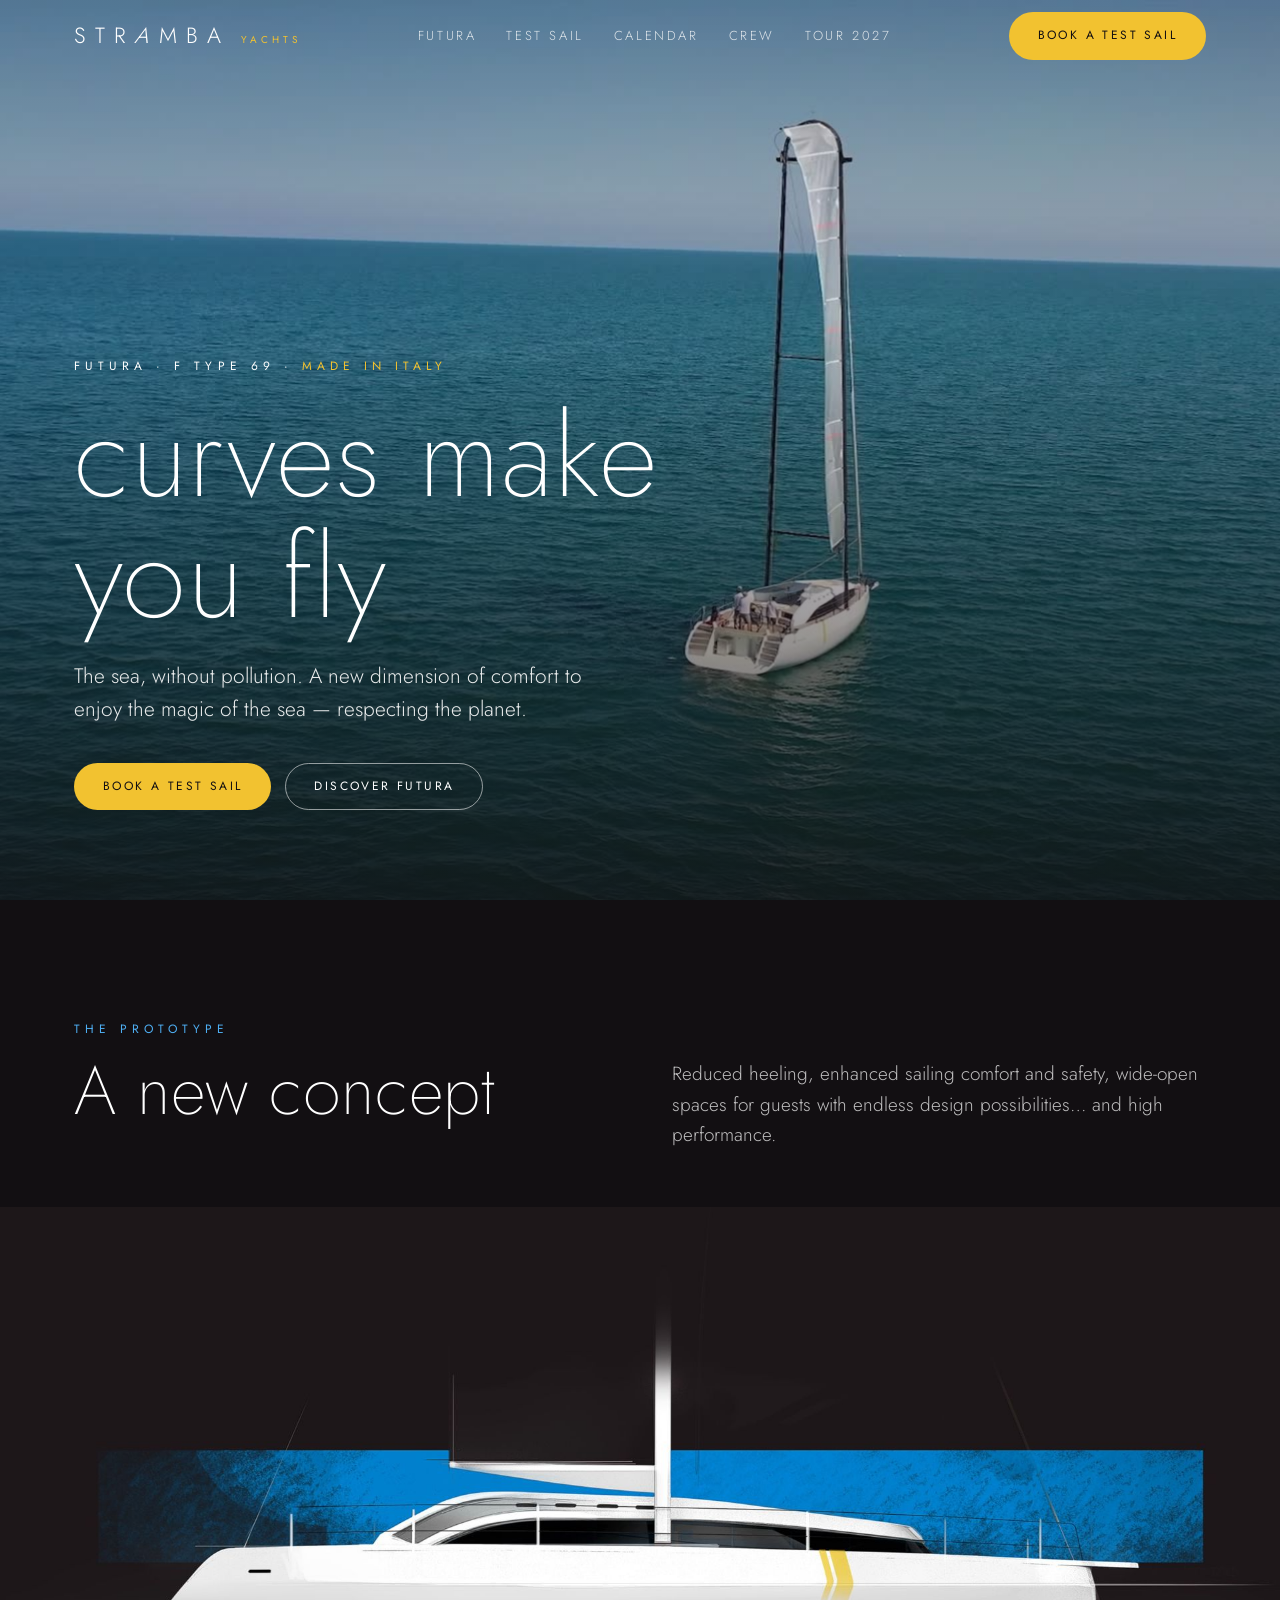
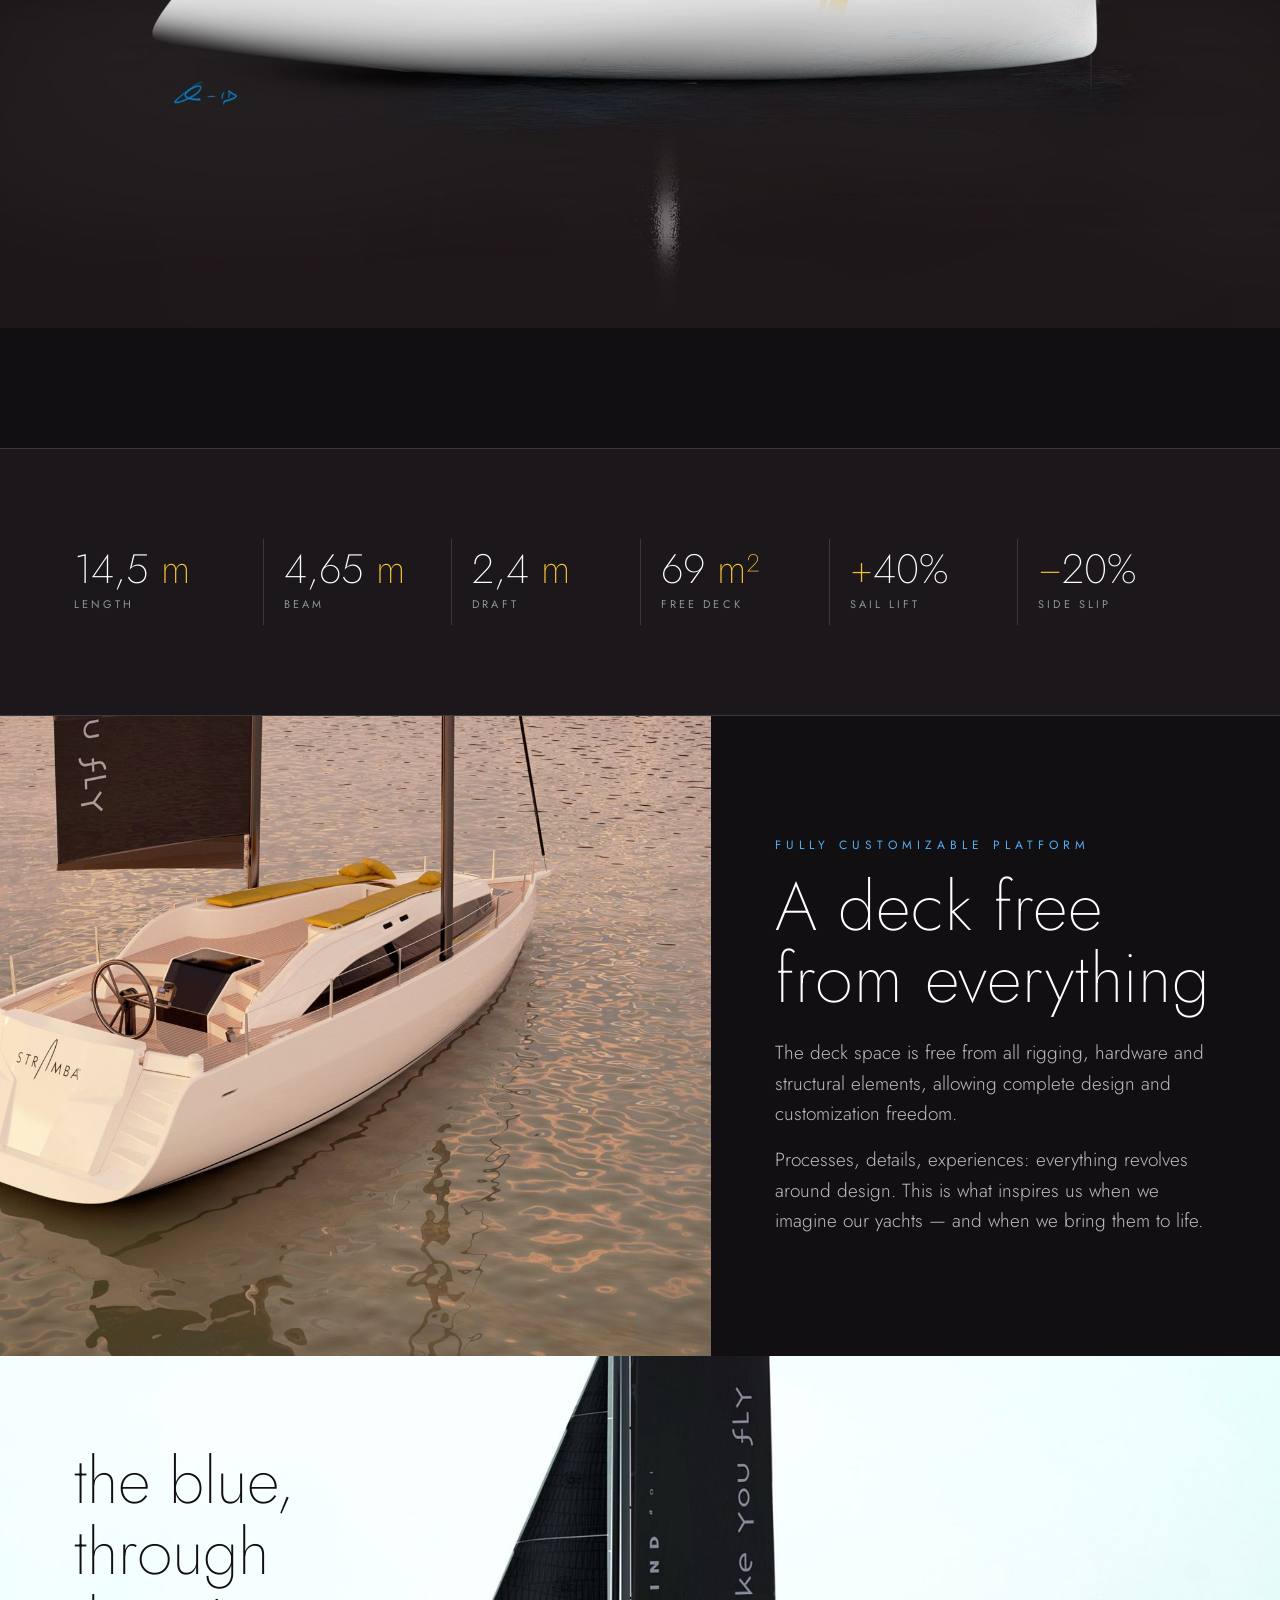
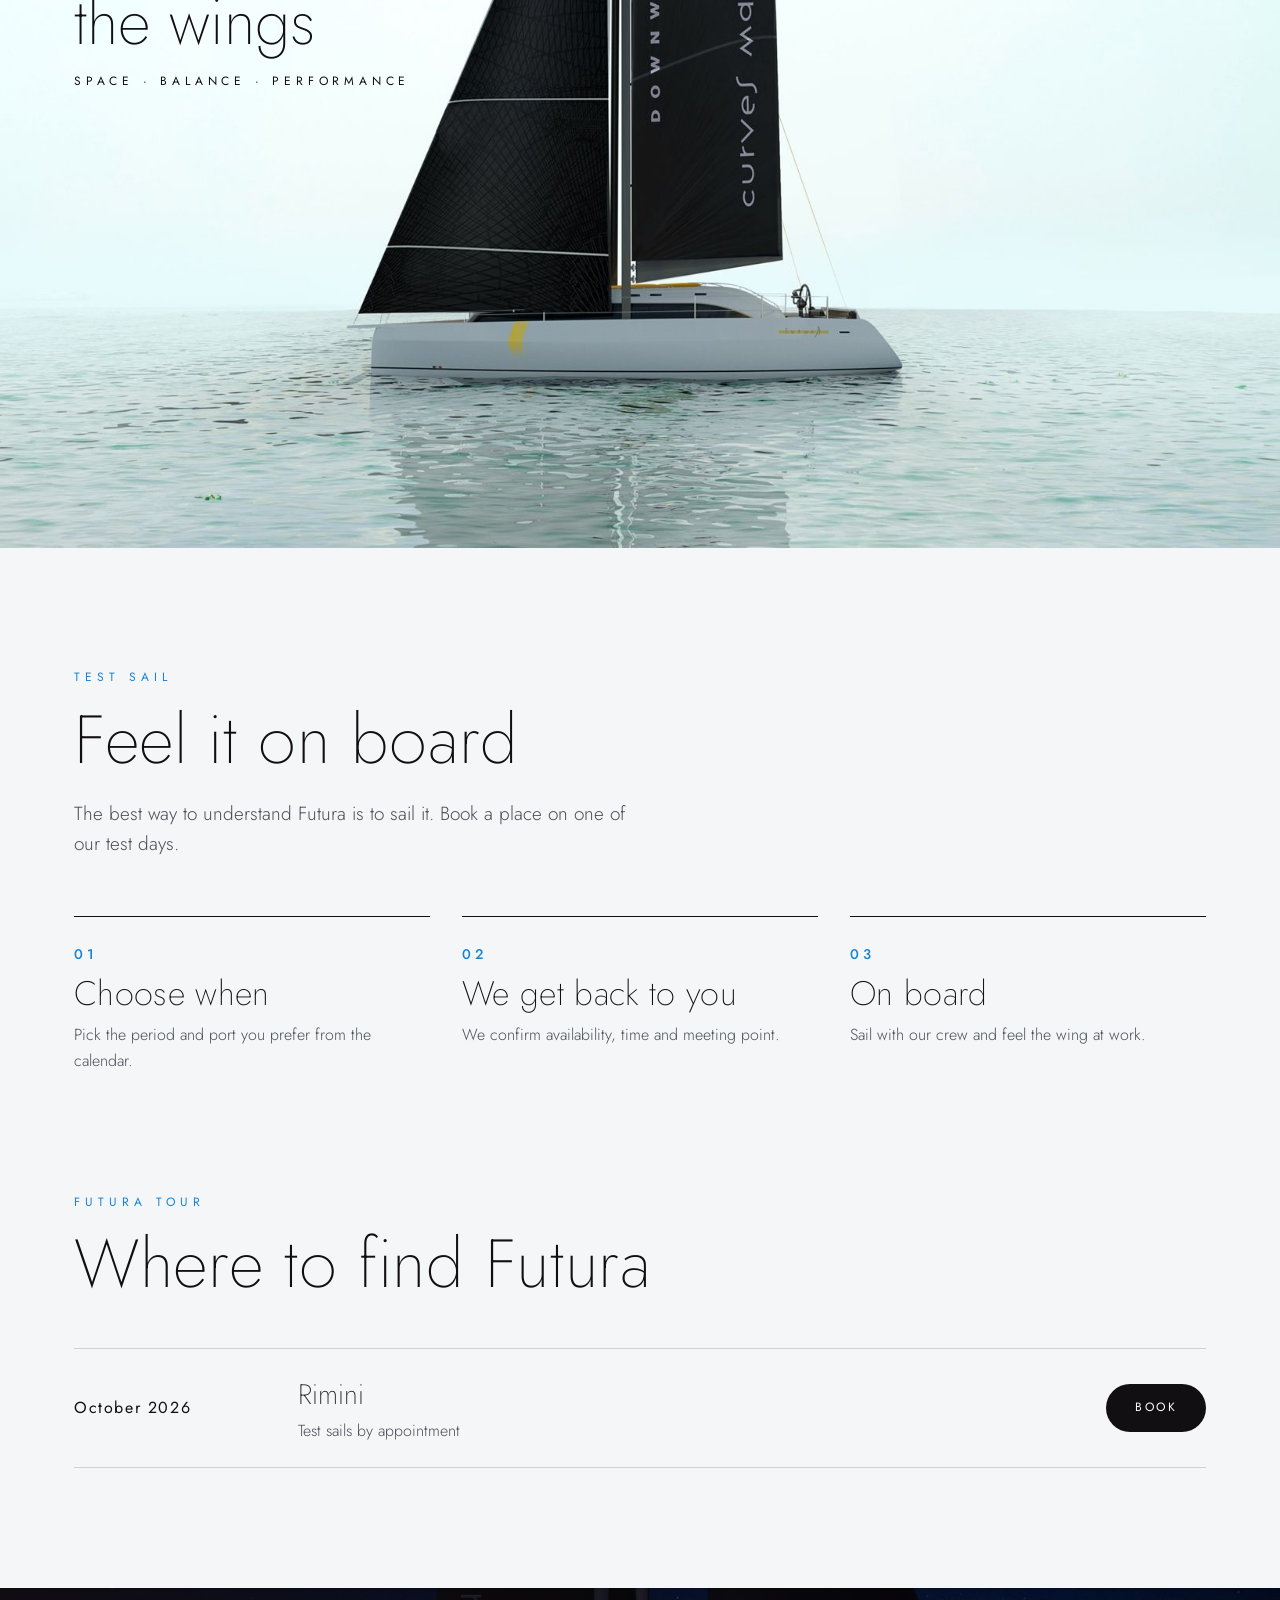
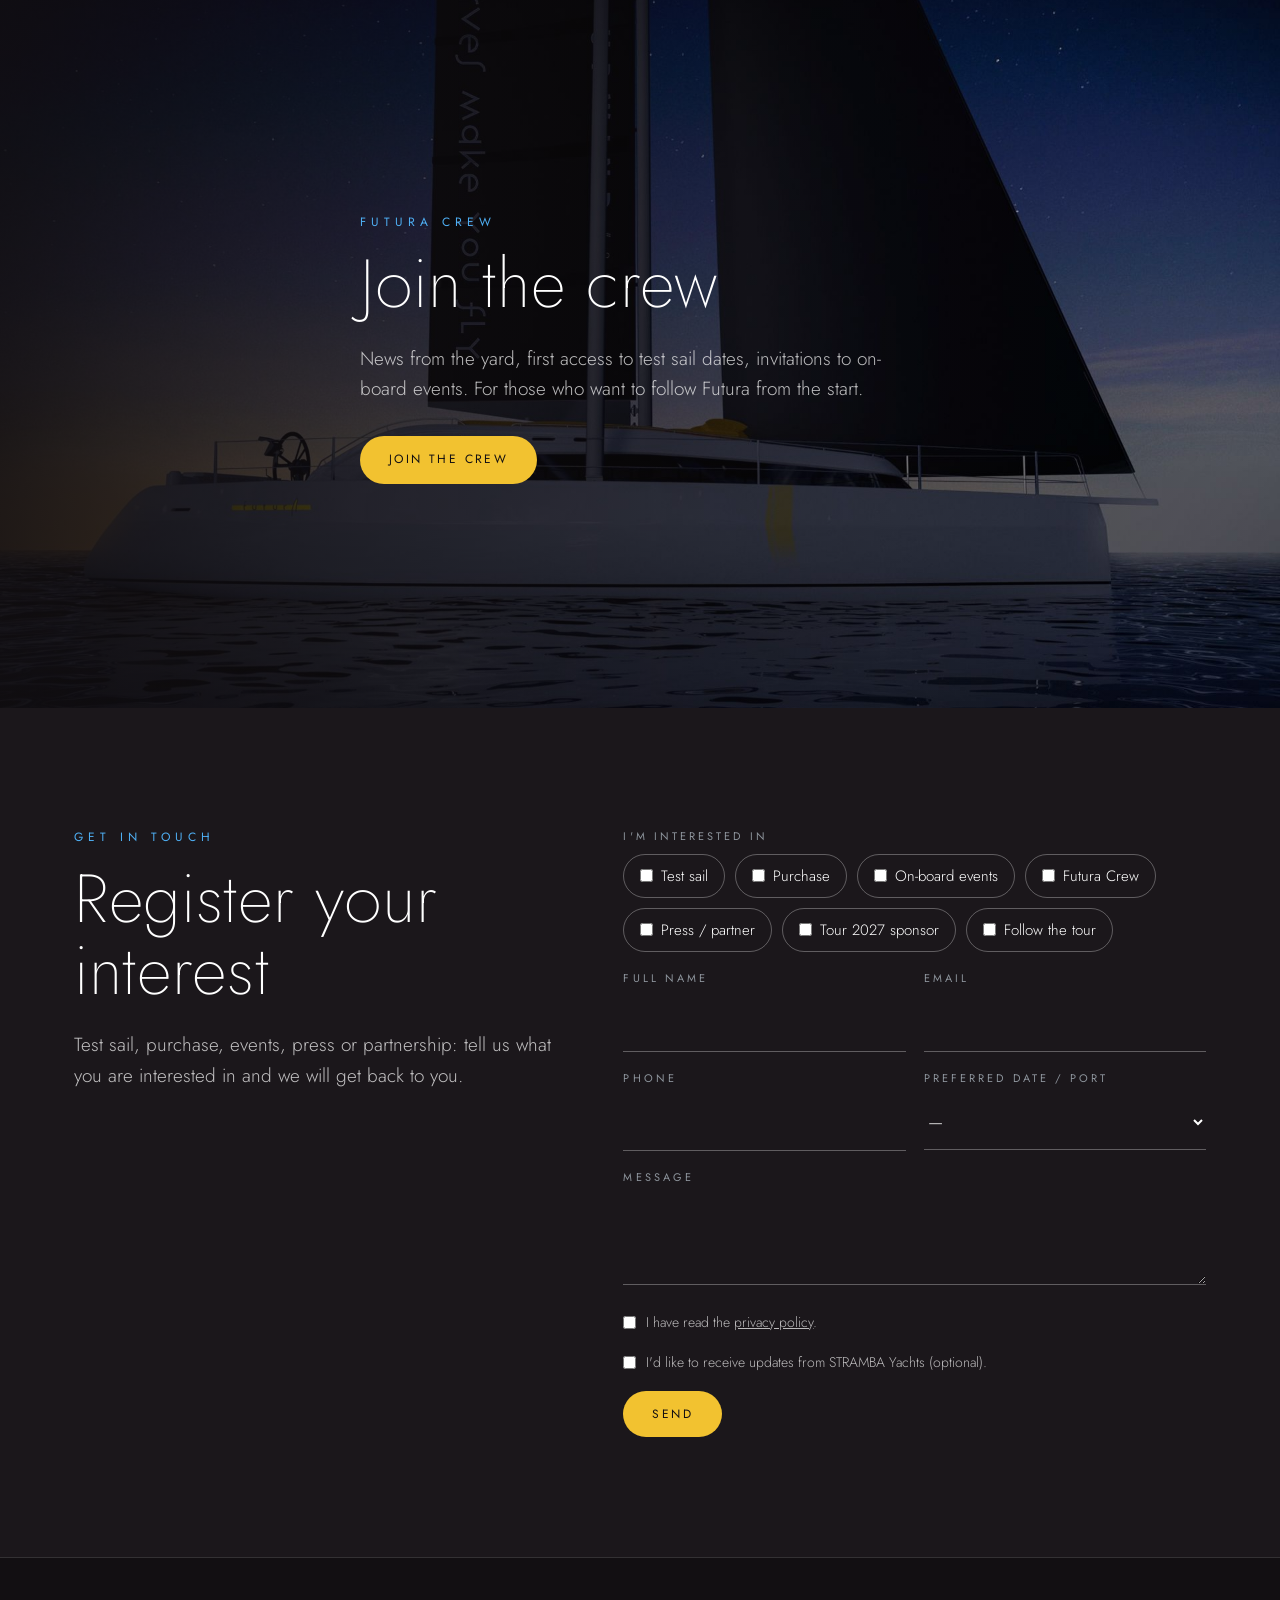
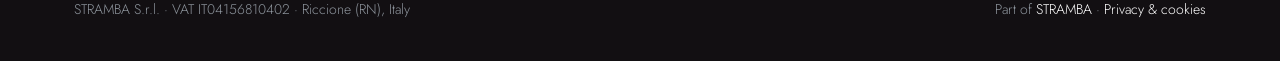
==== commit 7516b01e: "Tour: testi rivisti, Liguria, nuove foto, modulo unico con home Co-Authored-By: Claude Sonnet 5.5 <n" ====
--- a/index.html
+++ b/index.html
@@ -21,7 +21,7 @@
       <li><a href="#prova">Test sail</a></li>
       <li><a href="#calendario">Calendar</a></li>
       <li><a href="#crew">Crew</a></li>
-      <li><a href="tour-2027.html">Tour 2027</a></li>
+      <li><a href="tour-2027-en.html">Tour 2027</a></li>
     </ul>
     <a href="#contatti" class="btn btn-y">Book a test sail</a>
   </div>
@@ -130,6 +130,8 @@
           <label><input type="checkbox" name="interesse" value="On-board events"> On-board events</label>
           <label><input type="checkbox" name="interesse" value="Futura Crew"> Futura Crew</label>
           <label><input type="checkbox" name="interesse" value="Press / partner"> Press / partner</label>
+          <label><input type="checkbox" name="interesse" value="Tour 2027 sponsor"> Tour 2027 sponsor</label>
+          <label><input type="checkbox" name="interesse" value="Follow the tour"> Follow the tour</label>
         </div>
       </div>
       <div><label class="lbl" for="n">Full name</label><input id="n" name="name" required autocomplete="name"></div>
--- a/assets/style.css
+++ b/assets/style.css
@@ -136,3 +136,15 @@
 .legal ul{padding-left:22px}
 .legal .upd{color:var(--grey);font-size:14px;letter-spacing:.1em;text-transform:uppercase}
 .legal a{color:var(--blue)}
+
+/* menu su mobile: seconda riga scorrevole sotto il logo */
+@media (max-width:860px){
+  nav .wrap{flex-wrap:wrap;height:auto;min-height:60px;padding-top:12px;padding-bottom:4px;row-gap:6px}
+  nav ul{display:flex;order:3;width:100%;gap:15px;font-size:11px;letter-spacing:.1em;overflow-x:auto;white-space:nowrap;padding:4px 0 10px;scrollbar-width:none}
+  nav ul::-webkit-scrollbar{display:none}
+  nav.solid{background:rgba(18,15,18,.94)}
+}
+
+/* selettore lingua IT/EN */
+nav .lg{opacity:.55;letter-spacing:.14em}
+nav .lg.on{opacity:1;color:var(--yellow)}
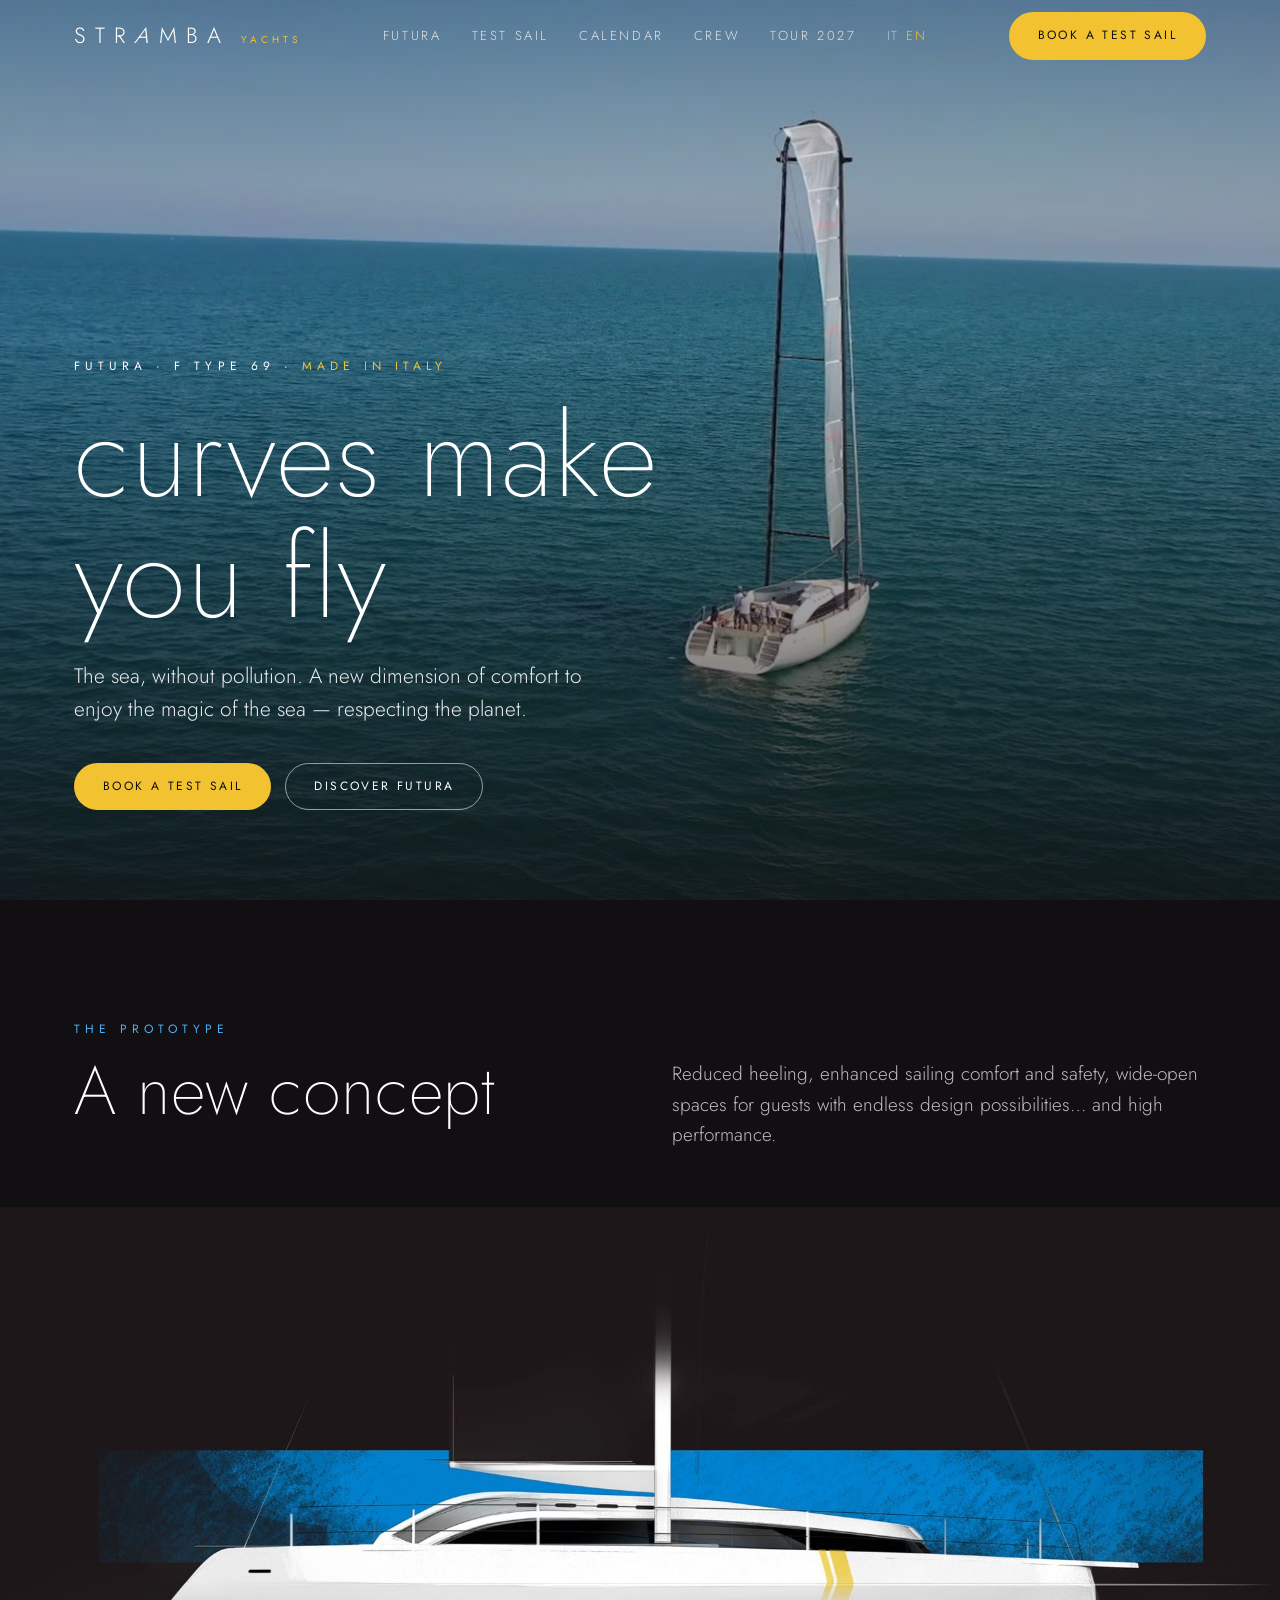
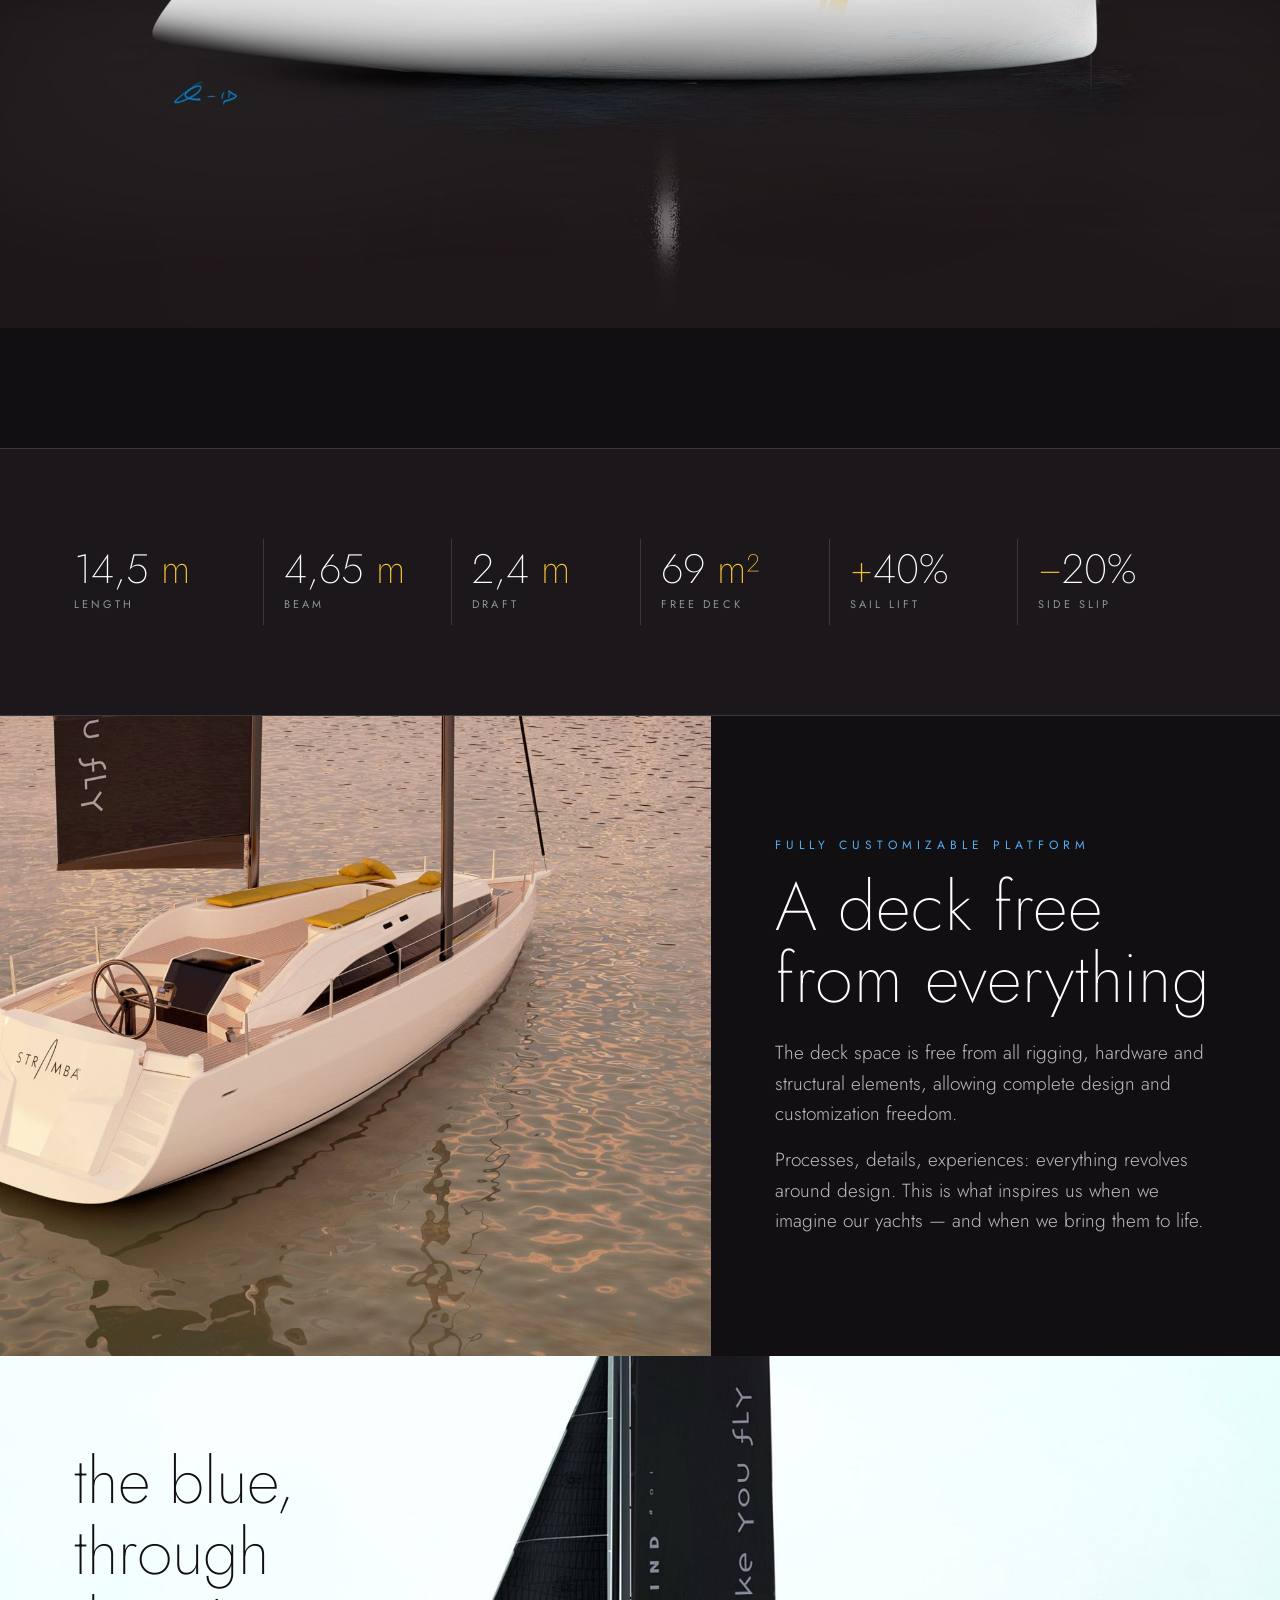
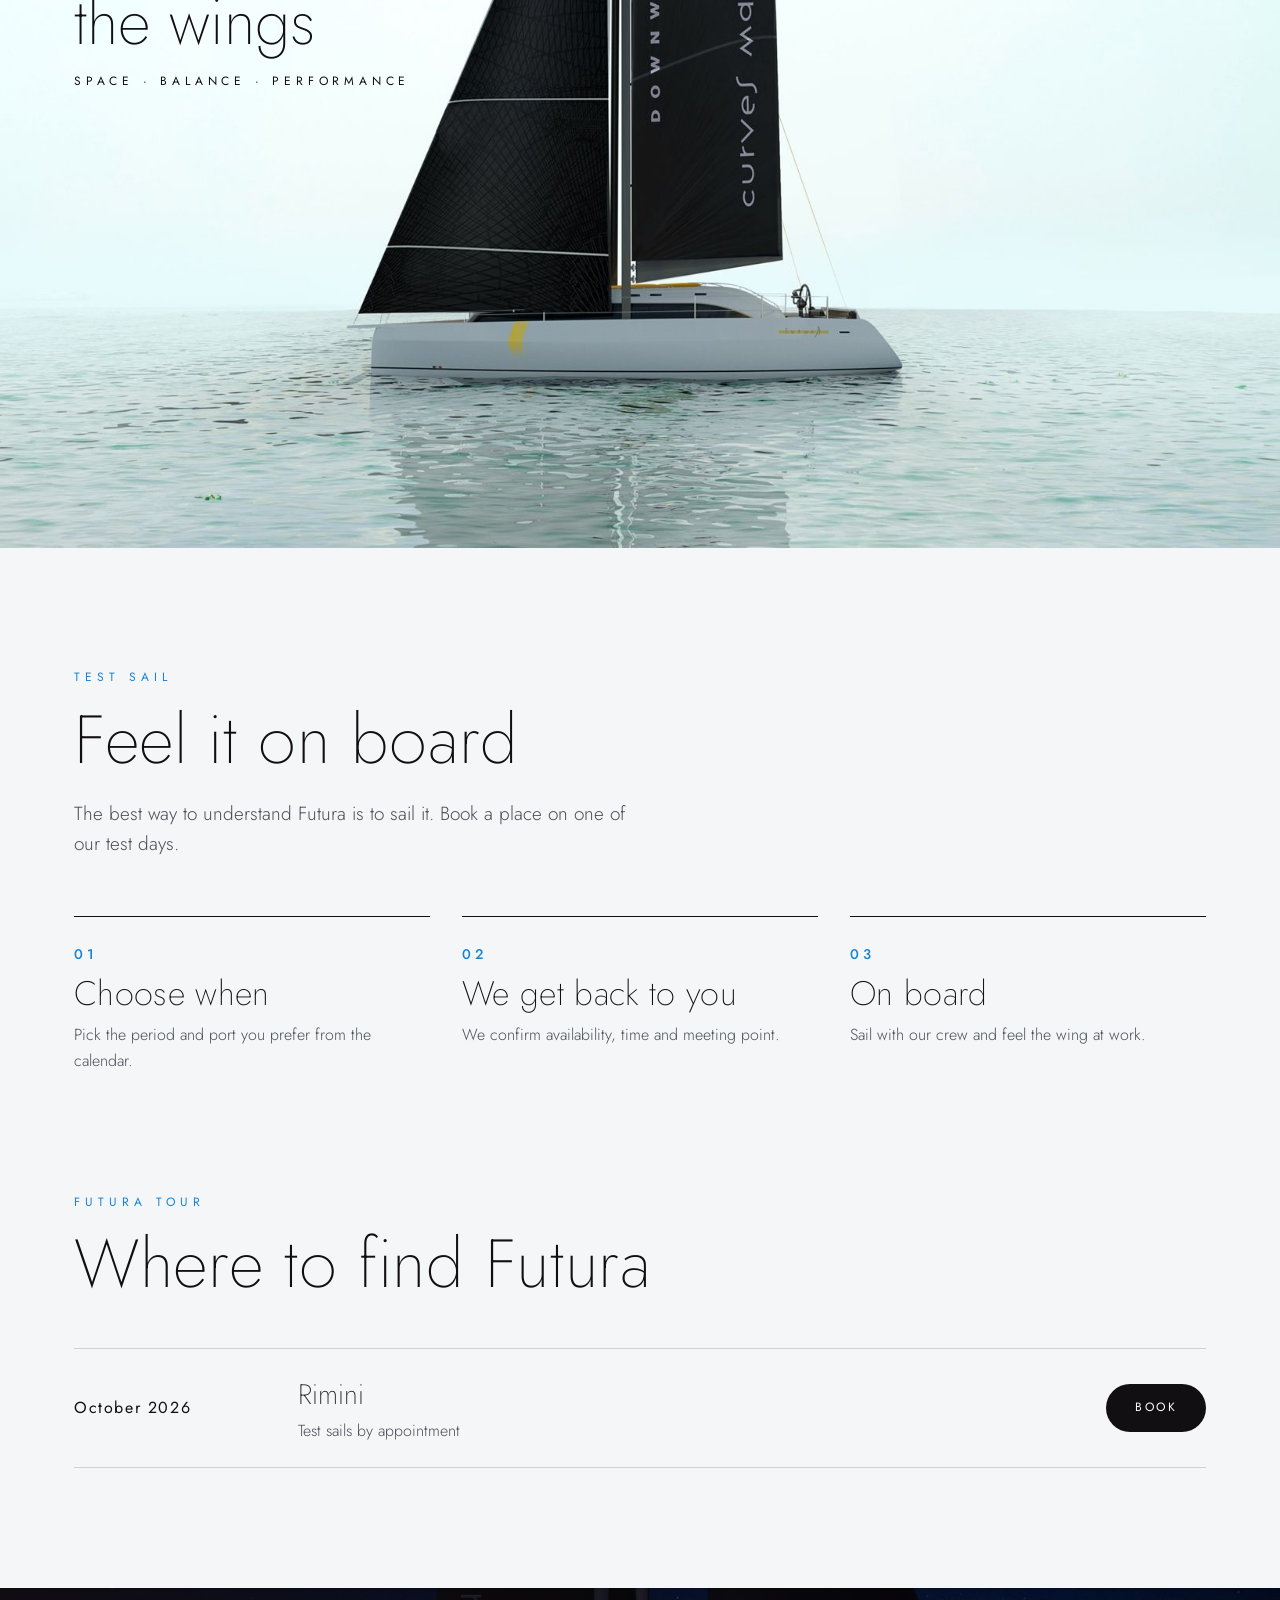
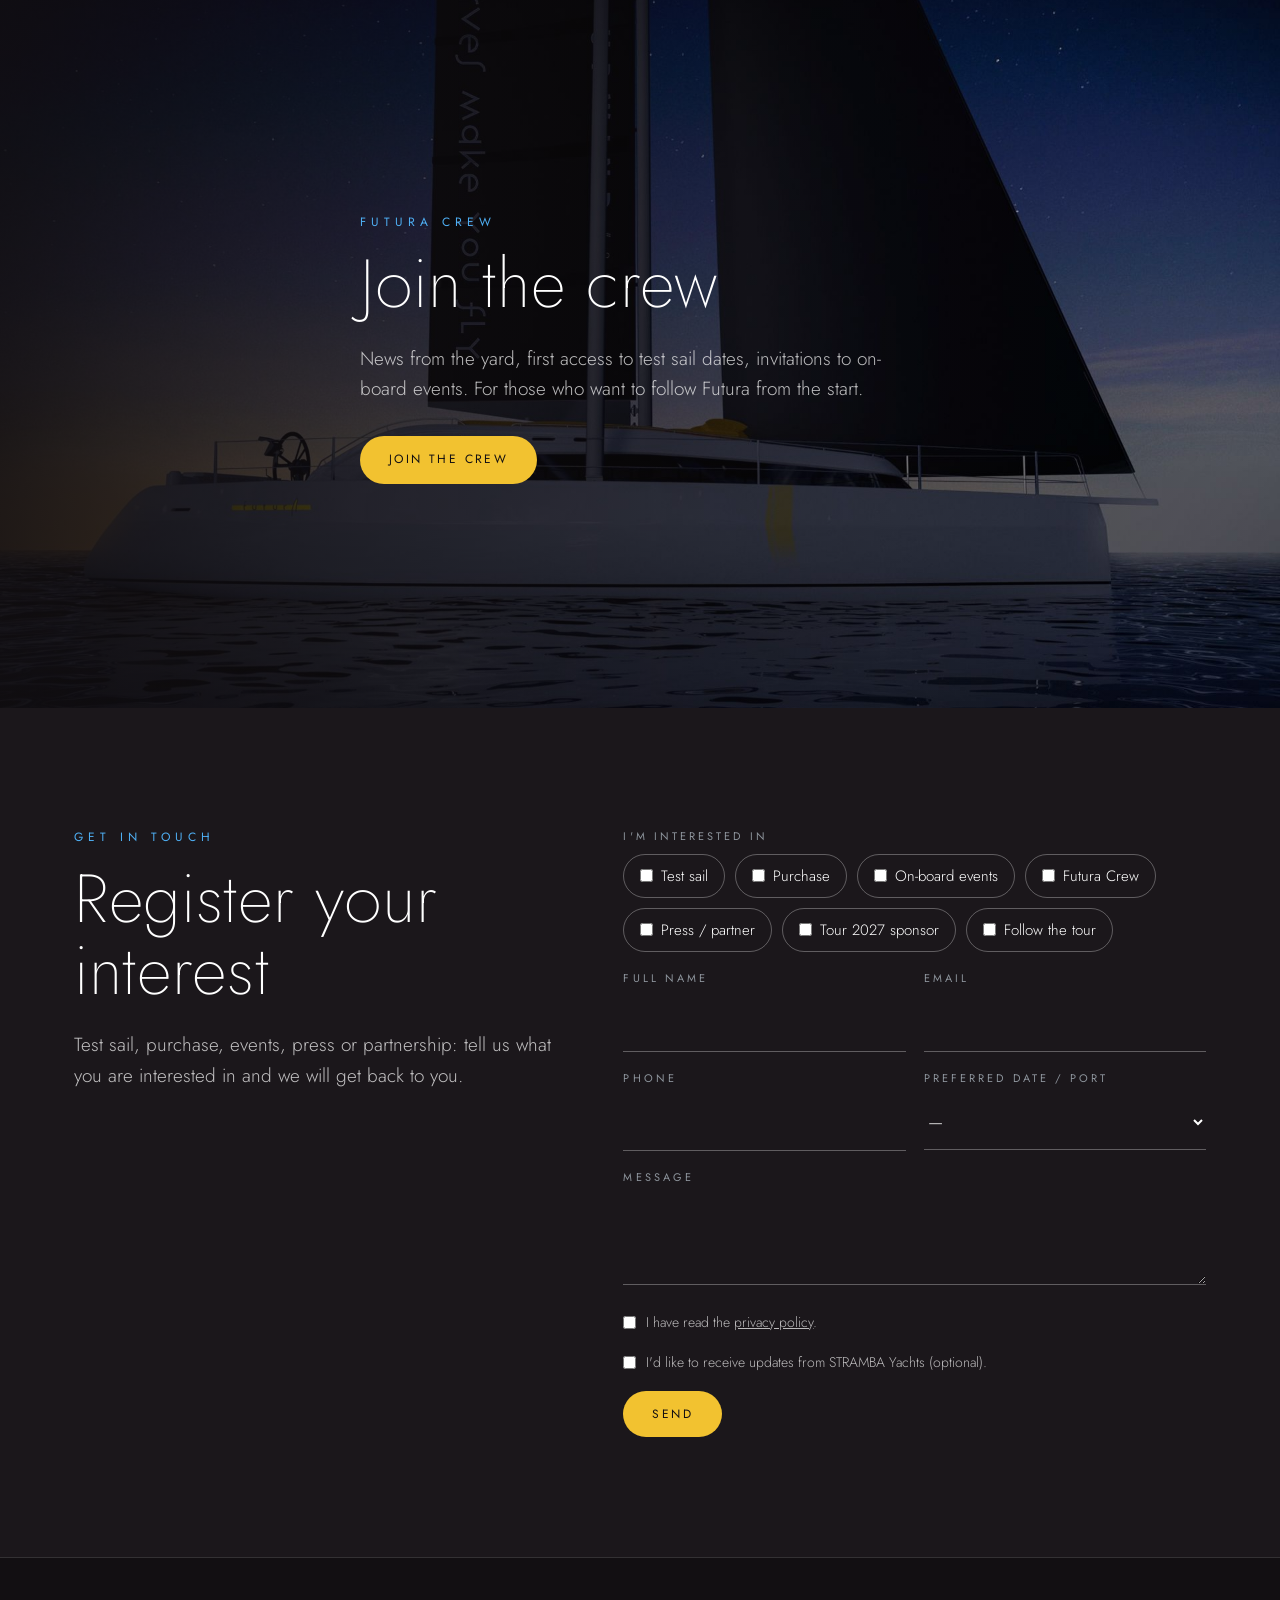
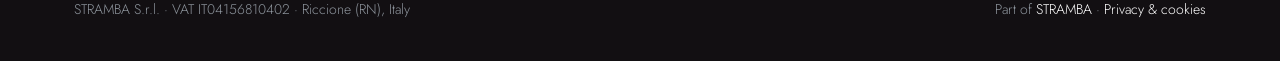
==== commit 2f803473: "Home in italiano (it.html) con selettore lingua, titolo modulo tour, foto Liguria ritagliata Co-Auth" ====
--- a/index.html
+++ b/index.html
@@ -22,6 +22,7 @@
       <li><a href="#calendario">Calendar</a></li>
       <li><a href="#crew">Crew</a></li>
       <li><a href="tour-2027-en.html">Tour 2027</a></li>
+      <li class="lgi"><a href="it.html" class="lg">IT</a> <a href="./" class="lg on">EN</a></li>
     </ul>
     <a href="#contatti" class="btn btn-y">Book a test sail</a>
   </div>
--- a/assets/style.css
+++ b/assets/style.css
@@ -148,3 +148,4 @@
 /* selettore lingua IT/EN */
 nav .lg{opacity:.55;letter-spacing:.14em}
 nav .lg.on{opacity:1;color:var(--yellow)}
+@media (max-width:860px){ nav ul li.lgi{order:-1} }
